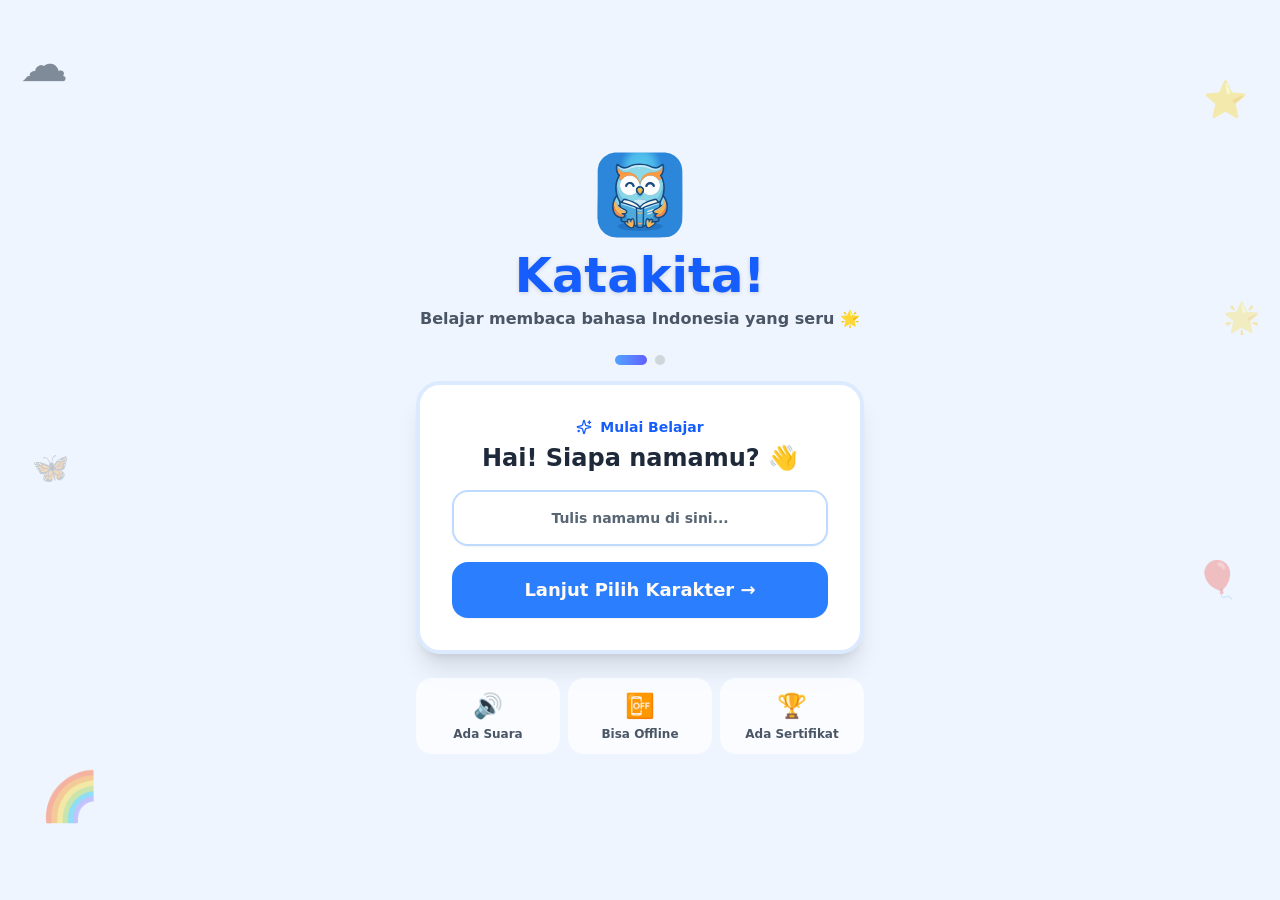
==== index.html @ 3f1e1ddb "Add files via upload" ====
<!DOCTYPE html><!--TJGolqoS9VE6Q9mqn7lJX--><html lang="id"><head><meta charSet="utf-8"/><meta name="viewport" content="width=device-width, initial-scale=1, maximum-scale=1, viewport-fit=cover, user-scalable=no"/><link rel="preload" as="image" href="katakita-owl.svg?v=owl3"/><link rel="stylesheet" href="./_next/static/chunks/6b077c08858074f9.css" data-precedence="next"/><link rel="preload" as="script" fetchPriority="low" href="./_next/static/chunks/58c60a5fa6b544da.js"/><script src="./_next/static/chunks/771dedee3f5e1621.js" async=""></script><script src="./_next/static/chunks/93cf8d9e202dfd11.js" async=""></script><script src="./_next/static/chunks/turbopack-f32afe19e0b75952.js" async=""></script><script src="./_next/static/chunks/2f236954d6a65e12.js" async=""></script><script src="./_next/static/chunks/5ee6f5432045daec.js" async=""></script><script src="./_next/static/chunks/a57a8f1e0f7d968f.js" async=""></script><script src="./_next/static/chunks/85c92bc7a7020d07.js" async=""></script><script src="./_next/static/chunks/3941d78428dfab1d.js" async=""></script><link rel="manifest" href="manifest.json"/><meta name="apple-mobile-web-app-capable" content="yes"/><meta name="mobile-web-app-capable" content="yes"/><link rel="icon" href="favicon.ico?v=owl2" sizes="48x48"/><link rel="icon" type="image/svg+xml" href="katakita-owl.svg?v=owl2"/><link rel="icon" type="image/png" sizes="64x64" href="favicon.png?v=owl2"/><link rel="icon" type="image/png" sizes="192x192" href="icon-192.png?v=owl2"/><link rel="icon" type="image/png" sizes="512x512" href="icon-512.png?v=owl2"/><link rel="apple-touch-icon" href="icon-192.png?v=owl2"/><meta name="theme-color" content="#4E71FF"/><title>Katakita! - Belajar Membaca Indonesia</title><meta name="description" content="Aplikasi belajar membaca bahasa Indonesia untuk anak. Lengkap dengan suara, permainan, 6 level, dan sertifikat. Bisa dipasang &amp; dipakai offline."/><meta name="application-name" content="Katakita"/><meta name="author" content="Katakita"/><meta name="keywords" content="belajar membaca,anak,bahasa indonesia,suku kata,PWA,edukasi anak"/><meta name="mobile-web-app-capable" content="yes"/><meta name="apple-mobile-web-app-title" content="Katakita"/><meta name="apple-mobile-web-app-status-bar-style" content="default"/><meta property="og:title" content="Katakita!"/><meta property="og:description" content="Belajar membaca bahasa Indonesia untuk anak"/><meta property="og:type" content="website"/><meta name="twitter:card" content="summary"/><meta name="twitter:title" content="Katakita!"/><meta name="twitter:description" content="Belajar membaca bahasa Indonesia untuk anak"/><script src="config.js"></script><script src="./_next/static/chunks/a6dad97d9634a72d.js" noModule=""></script></head><body class="antialiased bg-background text-foreground"><div hidden=""><!--$--><!--/$--></div><div class="min-h-screen flex flex-col" style="opacity:1"><div class="min-h-screen flex flex-col items-center justify-center px-4 py-8 bg-[#EEF5FF] relative overflow-hidden"><div class="absolute top-10 left-5 text-5xl opacity-50 select-none">☁️</div><div class="absolute top-20 right-8 text-4xl opacity-40 select-none">⭐</div><div class="absolute bottom-20 left-10 text-5xl opacity-40 select-none">🌈</div><div class="absolute top-1/3 right-5 text-3xl opacity-30 select-none">🌟</div><div class="absolute bottom-1/3 right-10 text-4xl opacity-30 select-none">🎈</div><div class="absolute top-1/2 left-8 text-3xl opacity-25 select-none">🦋</div><div class="w-full max-w-md relative z-10" style="opacity:1;transform:none"><div class="text-center mb-6"><img class="w-24 h-24 mb-2 mx-auto" src="katakita-owl.svg?v=owl3" alt="Katakita"/><h1 class="text-4xl sm:text-5xl font-black text-blue-600 drop-shadow-sm">Katakita!</h1><p class="text-gray-600 mt-2 font-semibold">Belajar membaca bahasa Indonesia yang seru 🌟</p></div><div class="flex items-center justify-center gap-2 mb-4"><div class="h-2.5 rounded-full transition-all w-8 bg-gradient-to-r from-blue-400 to-indigo-500"></div><div class="h-2.5 rounded-full transition-all w-2.5 bg-gray-300"></div></div><div class="bg-white rounded-3xl shadow-xl border-4 border-blue-100 p-6 sm:p-8"><div class="text-center mb-4"><div class="inline-flex items-center gap-2 text-blue-600 font-bold text-sm mb-1"><svg xmlns="http://www.w3.org/2000/svg" width="24" height="24" viewBox="0 0 24 24" fill="none" stroke="currentColor" stroke-width="2" stroke-linecap="round" stroke-linejoin="round" class="lucide lucide-sparkles w-4 h-4" aria-hidden="true"><path d="M9.937 15.5A2 2 0 0 0 8.5 14.063l-6.135-1.582a.5.5 0 0 1 0-.962L8.5 9.936A2 2 0 0 0 9.937 8.5l1.582-6.135a.5.5 0 0 1 .963 0L14.063 8.5A2 2 0 0 0 15.5 9.937l6.135 1.581a.5.5 0 0 1 0 .964L15.5 14.063a2 2 0 0 0-1.437 1.437l-1.582 6.135a.5.5 0 0 1-.963 0z"></path><path d="M20 3v4"></path><path d="M22 5h-4"></path><path d="M4 17v2"></path><path d="M5 18H3"></path></svg> Mulai Belajar</div><h2 class="text-2xl font-black text-gray-800">Hai! Siapa namamu? 👋</h2></div><input data-slot="input" class="file:text-foreground placeholder:text-muted-foreground selection:bg-primary selection:text-primary-foreground dark:bg-input/30 flex w-full min-w-0 bg-transparent px-3 py-1 shadow-xs transition-[color,box-shadow] outline-none file:inline-flex file:h-7 file:border-0 file:bg-transparent file:text-sm file:font-medium disabled:pointer-events-none disabled:cursor-not-allowed disabled:opacity-50 md:text-sm focus-visible:border-ring focus-visible:ring-ring/50 focus-visible:ring-[3px] aria-invalid:ring-destructive/20 dark:aria-invalid:ring-destructive/40 aria-invalid:border-destructive text-center text-xl font-bold h-14 rounded-2xl border-2 border-blue-200 focus:border-blue-400" placeholder="Tulis namamu di sini..." maxLength="20" value=""/><button data-slot="button" class="inline-flex items-center justify-center gap-2 whitespace-nowrap transition-all disabled:pointer-events-none disabled:opacity-50 [&amp;_svg]:pointer-events-none [&amp;_svg:not([class*=&#x27;size-&#x27;])]:size-4 shrink-0 [&amp;_svg]:shrink-0 outline-none focus-visible:border-ring focus-visible:ring-ring/50 focus-visible:ring-[3px] aria-invalid:ring-destructive/20 dark:aria-invalid:ring-destructive/40 aria-invalid:border-destructive text-primary-foreground shadow-xs px-4 py-2 has-[&gt;svg]:px-3 w-full mt-4 h-14 text-lg font-bold rounded-2xl bg-blue-500 hover:bg-blue-600">Lanjut Pilih Karakter →</button></div><div class="mt-6 grid grid-cols-3 gap-2 text-center"><div class="bg-white/70 rounded-2xl p-3"><div class="text-2xl mb-1">🔊</div><div class="text-xs font-bold text-gray-600">Ada Suara</div></div><div class="bg-white/70 rounded-2xl p-3"><div class="text-2xl mb-1">📴</div><div class="text-xs font-bold text-gray-600">Bisa Offline</div></div><div class="bg-white/70 rounded-2xl p-3"><div class="text-2xl mb-1">🏆</div><div class="text-xs font-bold text-gray-600">Ada Sertifikat</div></div></div></div></div></div><!--$--><!--/$--><div role="region" aria-label="Notifications (F8)" tabindex="-1" style="pointer-events:none"><ol tabindex="-1" class="fixed top-0 z-[100] flex max-h-screen w-full flex-col-reverse p-4 sm:bottom-0 sm:right-0 sm:top-auto sm:flex-col md:max-w-[420px]"></ol></div><script src="./_next/static/chunks/58c60a5fa6b544da.js" id="_R_" async=""></script><script>(self.__next_f=self.__next_f||[]).push([0])</script><script>self.__next_f.push([1,"1:\"$Sreact.fragment\"\n2:I[39756,[\"./_next/static/chunks/2f236954d6a65e12.js\"],\"default\"]\n3:I[37457,[\"./_next/static/chunks/2f236954d6a65e12.js\"],\"default\"]\n4:I[77855,[\"./_next/static/chunks/5ee6f5432045daec.js\",\"./_next/static/chunks/a57a8f1e0f7d968f.js\"],\"Toaster\"]\n5:I[13468,[\"./_next/static/chunks/5ee6f5432045daec.js\",\"./_next/static/chunks/a57a8f1e0f7d968f.js\"],\"PWARegister\"]\n6:I[47257,[\"./_next/static/chunks/2f236954d6a65e12.js\"],\"ClientPageRoot\"]\n7:I[52683,[\"./_next/static/chunks/5ee6f5432045daec.js\",\"./_next/static/chunks/a57a8f1e0f7d968f.js\",\"./_next/static/chunks/85c92bc7a7020d07.js\",\"./_next/static/chunks/3941d78428dfab1d.js\"],\"default\"]\na:I[97367,[\"./_next/static/chunks/2f236954d6a65e12.js\"],\"OutletBoundary\"]\nb:\"$Sreact.suspense\"\nd:I[97367,[\"./_next/static/chunks/2f236954d6a65e12.js\"],\"ViewportBoundary\"]\nf:I[97367,[\"./_next/static/chunks/2f236954d6a65e12.js\"],\"MetadataBoundary\"]\n11:I[68027,[\"./_next/static/chunks/2f236954d6a65e12.js\"],\"default\"]\n:HL[\"./_next/static/chunks/6b077c08858074f9.css\",\"style\"]\n"])</script><script>self.__next_f.push([1,"0:{\"P\":null,\"b\":\"TJGolqoS9VE6Q9mqn7lJX\",\"c\":[\"\",\"\"],\"q\":\"\",\"i\":false,\"f\":[[[\"\",{\"children\":[\"__PAGE__\",{}]},\"$undefined\",\"$undefined\",true],[[\"$\",\"$1\",\"c\",{\"children\":[[[\"$\",\"link\",\"0\",{\"rel\":\"stylesheet\",\"href\":\"./_next/static/chunks/6b077c08858074f9.css\",\"precedence\":\"next\",\"crossOrigin\":\"$undefined\",\"nonce\":\"$undefined\"}],[\"$\",\"script\",\"script-0\",{\"src\":\"./_next/static/chunks/5ee6f5432045daec.js\",\"async\":true,\"nonce\":\"$undefined\"}],[\"$\",\"script\",\"script-1\",{\"src\":\"./_next/static/chunks/a57a8f1e0f7d968f.js\",\"async\":true,\"nonce\":\"$undefined\"}]],[\"$\",\"html\",null,{\"lang\":\"id\",\"suppressHydrationWarning\":true,\"children\":[[\"$\",\"head\",null,{\"children\":[[\"$\",\"link\",null,{\"rel\":\"manifest\",\"href\":\"manifest.json\"}],[\"$\",\"meta\",null,{\"name\":\"apple-mobile-web-app-capable\",\"content\":\"yes\"}],[\"$\",\"meta\",null,{\"name\":\"mobile-web-app-capable\",\"content\":\"yes\"}],[\"$\",\"link\",null,{\"rel\":\"icon\",\"href\":\"favicon.ico?v=owl2\",\"sizes\":\"48x48\"}],[\"$\",\"link\",null,{\"rel\":\"icon\",\"type\":\"image/svg+xml\",\"href\":\"katakita-owl.svg?v=owl2\"}],[\"$\",\"link\",null,{\"rel\":\"icon\",\"type\":\"image/png\",\"sizes\":\"64x64\",\"href\":\"favicon.png?v=owl2\"}],[\"$\",\"link\",null,{\"rel\":\"icon\",\"type\":\"image/png\",\"sizes\":\"192x192\",\"href\":\"icon-192.png?v=owl2\"}],[\"$\",\"link\",null,{\"rel\":\"icon\",\"type\":\"image/png\",\"sizes\":\"512x512\",\"href\":\"icon-512.png?v=owl2\"}],[\"$\",\"link\",null,{\"rel\":\"apple-touch-icon\",\"href\":\"icon-192.png?v=owl2\"}],[\"$\",\"script\",null,{\"src\":\"config.js\"}]]}],[\"$\",\"body\",null,{\"className\":\"antialiased bg-background text-foreground\",\"children\":[[\"$\",\"$L2\",null,{\"parallelRouterKey\":\"children\",\"error\":\"$undefined\",\"errorStyles\":\"$undefined\",\"errorScripts\":\"$undefined\",\"template\":[\"$\",\"$L3\",null,{}],\"templateStyles\":\"$undefined\",\"templateScripts\":\"$undefined\",\"notFound\":[[[\"$\",\"title\",null,{\"children\":\"404: This page could not be found.\"}],[\"$\",\"div\",null,{\"style\":{\"fontFamily\":\"system-ui,\\\"Segoe UI\\\",Roboto,Helvetica,Arial,sans-serif,\\\"Apple Color Emoji\\\",\\\"Segoe UI Emoji\\\"\",\"height\":\"100vh\",\"textAlign\":\"center\",\"display\":\"flex\",\"flexDirection\":\"column\",\"alignItems\":\"center\",\"justifyContent\":\"center\"},\"children\":[\"$\",\"div\",null,{\"children\":[[\"$\",\"style\",null,{\"dangerouslySetInnerHTML\":{\"__html\":\"body{color:#000;background:#fff;margin:0}.next-error-h1{border-right:1px solid rgba(0,0,0,.3)}@media (prefers-color-scheme:dark){body{color:#fff;background:#000}.next-error-h1{border-right:1px solid rgba(255,255,255,.3)}}\"}}],[\"$\",\"h1\",null,{\"className\":\"next-error-h1\",\"style\":{\"display\":\"inline-block\",\"margin\":\"0 20px 0 0\",\"padding\":\"0 23px 0 0\",\"fontSize\":24,\"fontWeight\":500,\"verticalAlign\":\"top\",\"lineHeight\":\"49px\"},\"children\":404}],[\"$\",\"div\",null,{\"style\":{\"display\":\"inline-block\"},\"children\":[\"$\",\"h2\",null,{\"style\":{\"fontSize\":14,\"fontWeight\":400,\"lineHeight\":\"49px\",\"margin\":0},\"children\":\"This page could not be found.\"}]}]]}]}]],[]],\"forbidden\":\"$undefined\",\"unauthorized\":\"$undefined\"}],[\"$\",\"$L4\",null,{}],[\"$\",\"$L5\",null,{}]]}]]}]]}],{\"children\":[[\"$\",\"$1\",\"c\",{\"children\":[[\"$\",\"$L6\",null,{\"Component\":\"$7\",\"serverProvidedParams\":{\"searchParams\":{},\"params\":{},\"promises\":[\"$@8\",\"$@9\"]}}],[[\"$\",\"script\",\"script-0\",{\"src\":\"./_next/static/chunks/85c92bc7a7020d07.js\",\"async\":true,\"nonce\":\"$undefined\"}],[\"$\",\"script\",\"script-1\",{\"src\":\"./_next/static/chunks/3941d78428dfab1d.js\",\"async\":true,\"nonce\":\"$undefined\"}]],[\"$\",\"$La\",null,{\"children\":[\"$\",\"$b\",null,{\"name\":\"Next.MetadataOutlet\",\"children\":\"$@c\"}]}]]}],{},null,false,false]},null,false,false],[\"$\",\"$1\",\"h\",{\"children\":[null,[\"$\",\"$Ld\",null,{\"children\":\"$Le\"}],[\"$\",\"div\",null,{\"hidden\":true,\"children\":[\"$\",\"$Lf\",null,{\"children\":[\"$\",\"$b\",null,{\"name\":\"Next.Metadata\",\"children\":\"$L10\"}]}]}],null]}],false]],\"m\":\"$undefined\",\"G\":[\"$11\",[]],\"S\":true}\n"])</script><script>self.__next_f.push([1,"8:{}\n9:\"$0:f:0:1:1:children:0:props:children:0:props:serverProvidedParams:params\"\n"])</script><script>self.__next_f.push([1,"e:[[\"$\",\"meta\",\"0\",{\"charSet\":\"utf-8\"}],[\"$\",\"meta\",\"1\",{\"name\":\"viewport\",\"content\":\"width=device-width, initial-scale=1, maximum-scale=1, viewport-fit=cover, user-scalable=no\"}],[\"$\",\"meta\",\"2\",{\"name\":\"theme-color\",\"content\":\"#4E71FF\"}]]\n"])</script><script>self.__next_f.push([1,"c:null\n10:[[\"$\",\"title\",\"0\",{\"children\":\"Katakita! - Belajar Membaca Indonesia\"}],[\"$\",\"meta\",\"1\",{\"name\":\"description\",\"content\":\"Aplikasi belajar membaca bahasa Indonesia untuk anak. Lengkap dengan suara, permainan, 6 level, dan sertifikat. Bisa dipasang \u0026 dipakai offline.\"}],[\"$\",\"meta\",\"2\",{\"name\":\"application-name\",\"content\":\"Katakita\"}],[\"$\",\"meta\",\"3\",{\"name\":\"author\",\"content\":\"Katakita\"}],[\"$\",\"meta\",\"4\",{\"name\":\"keywords\",\"content\":\"belajar membaca,anak,bahasa indonesia,suku kata,PWA,edukasi anak\"}],[\"$\",\"meta\",\"5\",{\"name\":\"mobile-web-app-capable\",\"content\":\"yes\"}],[\"$\",\"meta\",\"6\",{\"name\":\"apple-mobile-web-app-title\",\"content\":\"Katakita\"}],[\"$\",\"meta\",\"7\",{\"name\":\"apple-mobile-web-app-status-bar-style\",\"content\":\"default\"}],[\"$\",\"meta\",\"8\",{\"property\":\"og:title\",\"content\":\"Katakita!\"}],[\"$\",\"meta\",\"9\",{\"property\":\"og:description\",\"content\":\"Belajar membaca bahasa Indonesia untuk anak\"}],[\"$\",\"meta\",\"10\",{\"property\":\"og:type\",\"content\":\"website\"}],[\"$\",\"meta\",\"11\",{\"name\":\"twitter:card\",\"content\":\"summary\"}],[\"$\",\"meta\",\"12\",{\"name\":\"twitter:title\",\"content\":\"Katakita!\"}],[\"$\",\"meta\",\"13\",{\"name\":\"twitter:description\",\"content\":\"Belajar membaca bahasa Indonesia untuk anak\"}]]\n"])</script></body></html>
---- _next/static/chunks/6b077c08858074f9.css ----
@layer properties{@supports (((-webkit-hyphens:none)) and (not (margin-trim:inline))) or ((-moz-orient:inline) and (not (color:rgb(from red r g b)))){*,:before,:after,::backdrop{--tw-translate-x:0;--tw-translate-y:0;--tw-translate-z:0;--tw-scale-x:1;--tw-scale-y:1;--tw-scale-z:1;--tw-rotate-x:initial;--tw-rotate-y:initial;--tw-rotate-z:initial;--tw-skew-x:initial;--tw-skew-y:initial;--tw-space-y-reverse:0;--tw-space-x-reverse:0;--tw-divide-x-reverse:0;--tw-border-style:solid;--tw-gradient-position:initial;--tw-gradient-from:#0000;--tw-gradient-via:#0000;--tw-gradient-to:#0000;--tw-gradient-stops:initial;--tw-gradient-via-stops:initial;--tw-gradient-from-position:0%;--tw-gradient-via-position:50%;--tw-gradient-to-position:100%;--tw-leading:initial;--tw-font-weight:initial;--tw-tracking:initial;--tw-ordinal:initial;--tw-slashed-zero:initial;--tw-numeric-figure:initial;--tw-numeric-spacing:initial;--tw-numeric-fraction:initial;--tw-shadow:0 0 #0000;--tw-shadow-color:initial;--tw-shadow-alpha:100%;--tw-inset-shadow:0 0 #0000;--tw-inset-shadow-color:initial;--tw-inset-shadow-alpha:100%;--tw-ring-color:initial;--tw-ring-shadow:0 0 #0000;--tw-inset-ring-color:initial;--tw-inset-ring-shadow:0 0 #0000;--tw-ring-inset:initial;--tw-ring-offset-width:0px;--tw-ring-offset-color:#fff;--tw-ring-offset-shadow:0 0 #0000;--tw-outline-style:solid;--tw-blur:initial;--tw-brightness:initial;--tw-contrast:initial;--tw-grayscale:initial;--tw-hue-rotate:initial;--tw-invert:initial;--tw-opacity:initial;--tw-saturate:initial;--tw-sepia:initial;--tw-drop-shadow:initial;--tw-drop-shadow-color:initial;--tw-drop-shadow-alpha:100%;--tw-drop-shadow-size:initial;--tw-backdrop-blur:initial;--tw-backdrop-brightness:initial;--tw-backdrop-contrast:initial;--tw-backdrop-grayscale:initial;--tw-backdrop-hue-rotate:initial;--tw-backdrop-invert:initial;--tw-backdrop-opacity:initial;--tw-backdrop-saturate:initial;--tw-backdrop-sepia:initial;--tw-duration:initial;--tw-ease:initial;--tw-content:"";--tw-animation-delay:0s;--tw-animation-direction:normal;--tw-animation-duration:initial;--tw-animation-fill-mode:none;--tw-animation-iteration-count:1;--tw-enter-blur:0;--tw-enter-opacity:1;--tw-enter-rotate:0;--tw-enter-scale:1;--tw-enter-translate-x:0;--tw-enter-translate-y:0;--tw-exit-blur:0;--tw-exit-opacity:1;--tw-exit-rotate:0;--tw-exit-scale:1;--tw-exit-translate-x:0;--tw-exit-translate-y:0}}}@layer theme{:root,:host{--color-red-50:#fef2f2;--color-red-100:#ffe2e2;--color-red-200:#ffcaca;--color-red-300:#ffa3a3;--color-red-400:#ff6568;--color-red-500:#fb2c36;--color-red-600:#e40014;--color-red-700:#bf000f;--color-red-800:#9f0712;--color-orange-50:#fff7ed;--color-orange-100:#ffedd5;--color-orange-200:#ffd7a8;--color-orange-400:#ff8b1a;--color-orange-500:#fe6e00;--color-orange-700:#c53c00;--color-amber-50:#fffbeb;--color-amber-100:#fef3c6;--color-amber-200:#fee685;--color-amber-300:#ffd236;--color-amber-400:#fcbb00;--color-amber-500:#f99c00;--color-amber-700:#b75000;--color-amber-800:#953d00;--color-amber-900:#7b3306;--color-yellow-50:#fefce8;--color-yellow-100:#fef9c2;--color-yellow-200:#fff085;--color-yellow-300:#ffe02a;--color-yellow-400:#fac800;--color-yellow-500:#edb200;--color-yellow-600:#cd8900;--color-yellow-700:#a36100;--color-lime-400:#9de500;--color-green-50:#f0fdf4;--color-green-100:#dcfce7;--color-green-200:#b9f8cf;--color-green-300:#7bf1a8;--color-green-400:#05df72;--color-green-500:#00c758;--color-green-600:#00a544;--color-green-700:#008138;--color-green-800:#016630;--color-emerald-50:#ecfdf5;--color-emerald-100:#d0fae5;--color-emerald-200:#a4f4cf;--color-emerald-300:#5ee9b5;--color-emerald-400:#00d294;--color-emerald-500:#00bb7f;--color-emerald-600:#009767;--color-emerald-700:#007956;--color-emerald-800:#005f46;--color-teal-50:#f0fdfa;--color-teal-100:#cbfbf1;--color-teal-200:#96f7e4;--color-teal-300:#46ecd5;--color-teal-400:#00d3bd;--color-teal-500:#00baa7;--color-teal-600:#009588;--color-teal-700:#00776e;--color-teal-800:#005f5a;--color-cyan-50:#ecfeff;--color-cyan-100:#cefafe;--color-cyan-200:#a2f4fd;--color-cyan-400:#00d2ef;--color-cyan-500:#00b7d7;--color-cyan-600:#0092b5;--color-cyan-700:#007492;--color-sky-50:#f0f9ff;--color-sky-100:#dff2fe;--color-sky-200:#b8e6fe;--color-sky-300:#77d4ff;--color-sky-400:#00bcfe;--color-sky-500:#00a5ef;--color-sky-600:#0084cc;--color-sky-700:#0069a4;--color-sky-800:#005986;--color-sky-900:#024a70;--color-blue-50:#eff6ff;--color-blue-100:#dbeafe;--color-blue-200:#bedbff;--color-blue-300:#90c5ff;--color-blue-400:#54a2ff;--color-blue-500:#3080ff;--color-blue-600:#155dfc;--color-blue-700:#1447e6;--color-blue-800:#193cb8;--color-indigo-50:#eef2ff;--color-indigo-100:#e0e7ff;--color-indigo-400:#7d87ff;--color-indigo-500:#625fff;--color-indigo-600:#4f39f6;--color-violet-50:#f5f3ff;--color-violet-100:#ede9fe;--color-violet-200:#ddd6ff;--color-violet-300:#c4b4ff;--color-violet-400:#a685ff;--color-violet-500:#8d54ff;--color-violet-600:#7f22fe;--color-violet-700:#7008e7;--color-violet-800:#5d0ec0;--color-purple-50:#faf5ff;--color-purple-100:#f3e8ff;--color-purple-200:#e9d5ff;--color-purple-300:#d9b3ff;--color-purple-400:#c07eff;--color-purple-500:#ac4bff;--color-purple-600:#9810fa;--color-purple-700:#8200da;--color-fuchsia-400:#ec6cff;--color-fuchsia-500:#e12afb;--color-pink-50:#fdf2f8;--color-pink-100:#fce7f3;--color-pink-200:#fccee8;--color-pink-300:#fda5d5;--color-pink-400:#fb64b6;--color-pink-500:#f6339a;--color-pink-600:#e30076;--color-pink-700:#c4005c;--color-pink-800:#a2004c;--color-rose-50:#fff1f2;--color-rose-100:#ffe4e6;--color-rose-200:#ffccd3;--color-rose-300:#ffa2ae;--color-rose-400:#ff667f;--color-rose-500:#ff2357;--color-rose-600:#e70044;--color-rose-700:#c20039;--color-slate-50:#f8fafc;--color-slate-100:#f1f5f9;--color-slate-500:#62748e;--color-slate-700:#314158;--color-slate-800:#1d293d;--color-gray-50:#f9fafb;--color-gray-100:#f3f4f6;--color-gray-200:#e5e7eb;--color-gray-300:#d1d5dc;--color-gray-400:#99a1af;--color-gray-500:#6a7282;--color-gray-600:#4a5565;--color-gray-700:#364153;--color-gray-800:#1e2939;--color-gray-900:#101828;--color-black:#000;--color-white:#fff;--spacing:.25rem;--container-xs:20rem;--container-sm:24rem;--container-md:28rem;--container-lg:32rem;--container-2xl:42rem;--container-3xl:48rem;--container-4xl:56rem;--container-5xl:64rem;--text-xs:.75rem;--text-xs--line-height:calc(1/.75);--text-sm:.875rem;--text-sm--line-height:calc(1.25/.875);--text-base:1rem;--text-base--line-height:calc(1.5/1);--text-lg:1.125rem;--text-lg--line-height:calc(1.75/1.125);--text-xl:1.25rem;--text-xl--line-height:calc(1.75/1.25);--text-2xl:1.5rem;--text-2xl--line-height:calc(2/1.5);--text-3xl:1.875rem;--text-3xl--line-height:calc(2.25/1.875);--text-4xl:2.25rem;--text-4xl--line-height:calc(2.5/2.25);--text-5xl:3rem;--text-5xl--line-height:1;--text-6xl:3.75rem;--text-6xl--line-height:1;--text-7xl:4.5rem;--text-7xl--line-height:1;--text-8xl:6rem;--text-8xl--line-height:1;--text-9xl:8rem;--text-9xl--line-height:1;--font-weight-normal:400;--font-weight-medium:500;--font-weight-semibold:600;--font-weight-bold:700;--font-weight-black:900;--tracking-tight:-.025em;--tracking-wide:.025em;--tracking-wider:.05em;--tracking-widest:.1em;--leading-tight:1.25;--leading-snug:1.375;--leading-relaxed:1.625;--radius-xs:.125rem;--radius-2xl:1rem;--radius-3xl:1.5rem;--shadow-lg:0 10px 15px -3px #0000001a,0 4px 6px -4px #0000001a;--drop-shadow-sm:0 1px 2px #00000026;--drop-shadow-md:0 3px 3px #0000001f;--drop-shadow-lg:0 4px 4px #00000026;--ease-in-out:cubic-bezier(.4,0,.2,1);--animate-spin:spin 1s linear infinite;--animate-ping:ping 1s cubic-bezier(0,0,.2,1)infinite;--animate-pulse:pulse 2s cubic-bezier(.4,0,.6,1)infinite;--blur-sm:8px;--blur-md:12px;--blur-xl:24px;--aspect-video:16/9;--default-transition-duration:.15s;--default-transition-timing-function:cubic-bezier(.4,0,.2,1);--default-font-family:var(--font-geist-sans);--default-mono-font-family:var(--font-geist-mono);--color-border:var(--border)}@supports (color:lab(0% 0 0)){:root,:host{--color-red-50:lab(96.5005% 4.18508 1.52328);--color-red-100:lab(92.243% 10.2865 3.83865);--color-red-200:lab(86.017% 19.8815 7.75869);--color-red-300:lab(76.5514% 36.422 15.5335);--color-red-400:lab(63.7053% 60.745 31.3109);--color-red-500:lab(55.4814% 75.0732 48.8528);--color-red-600:lab(48.4493% 77.4328 61.5452);--color-red-700:lab(40.4273% 67.2623 53.7441);--color-red-800:lab(33.7174% 55.8993 41.0293);--color-orange-50:lab(97.7008% 1.53735 5.90649);--color-orange-100:lab(94.7127% 3.58394 14.3151);--color-orange-200:lab(88.4871% 9.94918 28.8378);--color-orange-400:lab(70.0429% 42.5156 75.8207);--color-orange-500:lab(64.272% 57.1788 90.3583);--color-orange-700:lab(46.4615% 57.7275 70.8507);--color-amber-50:lab(98.6252% -.635922 8.42309);--color-amber-100:lab(95.916% -1.21653 23.111);--color-amber-200:lab(91.7203% -.505269 49.9084);--color-amber-300:lab(86.4156% 6.13147 78.3961);--color-amber-400:lab(80.1641% 16.6016 99.2089);--color-amber-500:lab(72.7183% 31.8672 97.9407);--color-amber-700:lab(47.2709% 42.9082 69.2966);--color-amber-800:lab(37.8822% 37.1699 52.2718);--color-amber-900:lab(31.2288% 30.2627 40.0378);--color-yellow-50:lab(98.6846% -1.79055 9.7766);--color-yellow-100:lab(97.3564% -4.51407 27.344);--color-yellow-200:lab(94.3433% -5.00429 52.9663);--color-yellow-300:lab(89.7033% -.480294 84.4917);--color-yellow-400:lab(83.2664% 8.65132 106.895);--color-yellow-500:lab(76.3898% 14.5258 98.4589);--color-yellow-600:lab(62.7799% 22.4197 86.1544);--color-yellow-700:lab(47.8202% 25.2426 66.5015);--color-lime-400:lab(83.7876% -45.0447 88.4738);--color-green-50:lab(98.1563% -5.60117 2.75915);--color-green-100:lab(96.1861% -13.8464 6.52365);--color-green-200:lab(92.4222% -26.4702 12.9427);--color-green-300:lab(86.9953% -47.2691 25.0054);--color-green-400:lab(78.503% -64.9265 39.7492);--color-green-500:lab(70.5521% -66.5147 45.8073);--color-green-600:lab(59.0978% -58.6621 41.2579);--color-green-700:lab(47.0329% -47.0239 31.4788);--color-green-800:lab(37.4616% -36.7971 22.9692);--color-emerald-50:lab(97.8462% -6.94966 1.85487);--color-emerald-100:lab(94.9004% -17.0769 5.63836);--color-emerald-200:lab(90.2247% -31.039 9.47084);--color-emerald-300:lab(83.9203% -48.7124 13.8849);--color-emerald-400:lab(75.0771% -60.7313 19.4147);--color-emerald-500:lab(66.9756% -58.27 19.5419);--color-emerald-600:lab(55.0481% -49.9246 15.93);--color-emerald-700:lab(44.4871% -41.0396 11.0361);--color-emerald-800:lab(35.3675% -33.1188 8.04002);--color-teal-50:lab(98.3189% -4.74921 -.111711);--color-teal-100:lab(95.1845% -17.4212 -.425422);--color-teal-200:lab(90.7612% -33.1343 -.542295);--color-teal-300:lab(84.8977% -48.1516 -1.3321);--color-teal-400:lab(76.0109% -53.3483 -2.27906);--color-teal-500:lab(67.3859% -49.0983 -2.63511);--color-teal-600:lab(55.0223% -41.0774 -3.90277);--color-teal-700:lab(44.4134% -33.1436 -4.22149);--color-teal-800:lab(35.5975% -26.6648 -4.34487);--color-cyan-50:lab(98.3304% -5.97432 -2.62108);--color-cyan-100:lab(95.3146% -13.8285 -6.84732);--color-cyan-200:lab(91.0821% -24.0435 -12.8306);--color-cyan-400:lab(76.6045% -40.9406 -29.6231);--color-cyan-500:lab(67.805% -35.3952 -30.2018);--color-cyan-600:lab(55.1767% -26.7496 -30.5139);--color-cyan-700:lab(44.7267% -21.5987 -26.118);--color-sky-50:lab(97.3623% -2.33802 -4.13098);--color-sky-100:lab(94.3709% -4.56053 -8.23453);--color-sky-200:lab(88.6983% -11.3978 -16.8488);--color-sky-300:lab(80.3307% -20.2945 -31.385);--color-sky-400:lab(70.687% -23.6078 -45.9483);--color-sky-500:lab(63.3038% -18.433 -51.0407);--color-sky-600:lab(51.7754% -11.4712 -49.8349);--color-sky-700:lab(41.6013% -9.10804 -42.5647);--color-sky-800:lab(35.164% -9.57692 -34.4068);--color-sky-900:lab(29.1959% -8.34689 -28.2453);--color-blue-50:lab(96.492% -1.14644 -5.11479);--color-blue-100:lab(92.0301% -2.24757 -11.6453);--color-blue-200:lab(86.15% -4.04379 -21.0797);--color-blue-300:lab(77.5052% -6.4629 -36.42);--color-blue-400:lab(65.0361% -1.42065 -56.9802);--color-blue-500:lab(54.1736% 13.3369 -74.6839);--color-blue-600:lab(44.0605% 29.0279 -86.0352);--color-blue-700:lab(36.9089% 35.0961 -85.6872);--color-blue-800:lab(30.2514% 27.7853 -70.2699);--color-indigo-50:lab(95.4818% .411302 -6.78529);--color-indigo-100:lab(91.6577% 1.04591 -12.7199);--color-indigo-400:lab(59.866% 22.4834 -64.4485);--color-indigo-500:lab(48.295% 38.3129 -81.9673);--color-indigo-600:lab(38.4009% 52.6132 -92.3857);--color-violet-50:lab(96.2416% 2.28849 -5.51657);--color-violet-100:lab(93.0838% 4.35197 -9.88284);--color-violet-200:lab(87.0888% 8.53688 -19.4189);--color-violet-300:lab(76.7419% 18.3911 -37.0706);--color-violet-400:lab(62.8239% 34.9159 -60.0512);--color-violet-500:lab(49.9355% 55.1776 -81.8963);--color-violet-600:lab(41.088% 68.9966 -91.995);--color-violet-700:lab(35.2783% 67.9912 -88.793);--color-violet-800:lab(29.3188% 57.7986 -76.1493);--color-purple-50:lab(97.1627% 2.99937 -4.13398);--color-purple-100:lab(93.3333% 6.97437 -9.83434);--color-purple-200:lab(87.8405% 13.4282 -18.7159);--color-purple-300:lab(78.3298% 26.2195 -34.9499);--color-purple-400:lab(63.6946% 47.6127 -59.2066);--color-purple-500:lab(52.0183% 66.11 -78.2316);--color-purple-600:lab(43.0295% 75.21 -86.5669);--color-purple-700:lab(36.1758% 69.8525 -80.0381);--color-fuchsia-400:lab(66.1178% 66.0652 -52.4733);--color-fuchsia-500:lab(56.4256% 83.132 -64.639);--color-pink-50:lab(96.4459% 4.53997 -1.49434);--color-pink-100:lab(93.5864% 9.01193 -3.15079);--color-pink-200:lab(87.4504% 19.6 -6.46662);--color-pink-300:lab(77.8308% 38.525 -10.5394);--color-pink-400:lab(64.5597% 64.3615 -12.7988);--color-pink-500:lab(56.9303% 76.8162 -8.07021);--color-pink-600:lab(49.5493% 79.8381 2.31768);--color-pink-700:lab(42.1737% 71.8009 7.42233);--color-pink-800:lab(34.9559% 60.2885 5.99639);--color-rose-50:lab(96.2369% 4.94155 1.28011);--color-rose-100:lab(92.8221% 9.86832 2.60075);--color-rose-200:lab(86.806% 19.1909 4.07754);--color-rose-300:lab(76.6339% 38.3549 9.68835);--color-rose-400:lab(64.4125% 63.0291 19.2068);--color-rose-500:lab(56.101% 79.4328 31.4532);--color-rose-600:lab(49.1882% 81.577 36.0311);--color-rose-700:lab(41.1651% 71.6251 30.3087);--color-slate-50:lab(98.1434% -.369519 -1.05966);--color-slate-100:lab(96.286% -.852436 -2.46847);--color-slate-500:lab(48.0876% -2.03595 -16.5814);--color-slate-700:lab(26.9569% -1.47016 -15.6993);--color-slate-800:lab(16.132% -.318035 -14.6672);--color-gray-50:lab(98.2596% -.247031 -.706708);--color-gray-100:lab(96.1596% -.0823438 -1.13575);--color-gray-200:lab(91.6229% -.159115 -2.26791);--color-gray-300:lab(85.1236% -.612259 -3.7138);--color-gray-400:lab(65.9269% -.832707 -8.17473);--color-gray-500:lab(47.7841% -.393182 -10.0268);--color-gray-600:lab(35.6337% -1.58697 -10.8425);--color-gray-700:lab(27.1134% -.956401 -12.3224);--color-gray-800:lab(16.1051% -1.18239 -11.7533);--color-gray-900:lab(8.11897% .811279 -12.254)}}}@layer base{*,:after,:before,::backdrop{box-sizing:border-box;border:0 solid;margin:0;padding:0}::file-selector-button{box-sizing:border-box;border:0 solid;margin:0;padding:0}html,:host{-webkit-text-size-adjust:100%;tab-size:4;line-height:1.5;font-family:var(--default-font-family,ui-sans-serif,system-ui,sans-serif,"Apple Color Emoji","Segoe UI Emoji","Segoe UI Symbol","Noto Color Emoji");font-feature-settings:var(--default-font-feature-settings,normal);font-variation-settings:var(--default-font-variation-settings,normal);-webkit-tap-highlight-color:transparent}hr{height:0;color:inherit;border-top-width:1px}abbr:where([title]){-webkit-text-decoration:underline dotted;text-decoration:underline dotted}h1,h2,h3,h4,h5,h6{font-size:inherit;font-weight:inherit}a{color:inherit;-webkit-text-decoration:inherit;-webkit-text-decoration:inherit;-webkit-text-decoration:inherit;-webkit-text-decoration:inherit;text-decoration:inherit}b,strong{font-weight:bolder}code,kbd,samp,pre{font-family:var(--default-mono-font-family,ui-monospace,SFMono-Regular,Menlo,Monaco,Consolas,"Liberation Mono","Courier New",monospace);font-feature-settings:var(--default-mono-font-feature-settings,normal);font-variation-settings:var(--default-mono-font-variation-settings,normal);font-size:1em}small{font-size:80%}sub,sup{vertical-align:baseline;font-size:75%;line-height:0;position:relative}sub{bottom:-.25em}sup{top:-.5em}table{text-indent:0;border-color:inherit;border-collapse:collapse}:-moz-focusring{outline:auto}progress{vertical-align:baseline}summary{display:list-item}ol,ul,menu{list-style:none}img,svg,video,canvas,audio,iframe,embed,object{vertical-align:middle;display:block}img,video{max-width:100%;height:auto}button,input,select,optgroup,textarea{font:inherit;font-feature-settings:inherit;font-variation-settings:inherit;letter-spacing:inherit;color:inherit;opacity:1;background-color:#0000;border-radius:0}::file-selector-button{font:inherit;font-feature-settings:inherit;font-variation-settings:inherit;letter-spacing:inherit;color:inherit;opacity:1;background-color:#0000;border-radius:0}:where(select:is([multiple],[size])) optgroup{font-weight:bolder}:where(select:is([multiple],[size])) optgroup option{padding-inline-start:20px}::file-selector-button{margin-inline-end:4px}::placeholder{opacity:1}@supports (not ((-webkit-appearance:-apple-pay-button))) or (contain-intrinsic-size:1px){::placeholder{color:currentColor}@supports (color:color-mix(in lab, red, red)){::placeholder{color:color-mix(in oklab,currentcolor 50%,transparent)}}}textarea{resize:vertical}::-webkit-search-decoration{-webkit-appearance:none}::-webkit-date-and-time-value{min-height:1lh;text-align:inherit}::-webkit-datetime-edit{display:inline-flex}::-webkit-datetime-edit-fields-wrapper{padding:0}::-webkit-datetime-edit{padding-block:0}::-webkit-datetime-edit-year-field{padding-block:0}::-webkit-datetime-edit-month-field{padding-block:0}::-webkit-datetime-edit-day-field{padding-block:0}::-webkit-datetime-edit-hour-field{padding-block:0}::-webkit-datetime-edit-minute-field{padding-block:0}::-webkit-datetime-edit-second-field{padding-block:0}::-webkit-datetime-edit-millisecond-field{padding-block:0}::-webkit-datetime-edit-meridiem-field{padding-block:0}::-webkit-calendar-picker-indicator{line-height:1}:-moz-ui-invalid{box-shadow:none}button,input:where([type=button],[type=reset],[type=submit]){appearance:button}::file-selector-button{appearance:button}::-webkit-inner-spin-button{height:auto}::-webkit-outer-spin-button{height:auto}[hidden]:where(:not([hidden=until-found])){display:none!important}*{border-color:var(--border);outline-color:var(--ring)}@supports (color:color-mix(in lab, red, red)){*{outline-color:color-mix(in oklab,var(--ring)50%,transparent)}}body{background-color:var(--background);color:var(--foreground);-webkit-tap-highlight-color:transparent;overscroll-behavior-y:none}input,select,textarea{font-size:16px}}@layer components;@layer utilities{.\@container\/card-header{container:card-header/inline-size}.pointer-events-auto{pointer-events:auto}.pointer-events-none{pointer-events:none}.invisible{visibility:hidden}.visible{visibility:visible}.sr-only{clip-path:inset(50%);white-space:nowrap;border-width:0;width:1px;height:1px;margin:-1px;padding:0;position:absolute;overflow:hidden}.absolute{position:absolute}.fixed{position:fixed}.relative{position:relative}.static{position:static}.sticky{position:sticky}.inset-0{inset:calc(var(--spacing)*0)}.inset-2{inset:calc(var(--spacing)*2)}.inset-x-0{inset-inline:calc(var(--spacing)*0)}.inset-y-0{inset-block:calc(var(--spacing)*0)}.-top-0\.5{top:calc(var(--spacing)*-.5)}.-top-1{top:calc(var(--spacing)*-1)}.-top-1\.5{top:calc(var(--spacing)*-1.5)}.-top-2{top:calc(var(--spacing)*-2)}.-top-3{top:calc(var(--spacing)*-3)}.-top-4{top:calc(var(--spacing)*-4)}.-top-6{top:calc(var(--spacing)*-6)}.-top-8{top:calc(var(--spacing)*-8)}.-top-10{top:calc(var(--spacing)*-10)}.-top-12{top:calc(var(--spacing)*-12)}.top-0{top:calc(var(--spacing)*0)}.top-0\.5{top:calc(var(--spacing)*.5)}.top-1{top:calc(var(--spacing)*1)}.top-1\.5{top:calc(var(--spacing)*1.5)}.top-1\/2{top:50%}.top-1\/3{top:33.3333%}.top-2{top:calc(var(--spacing)*2)}.top-3{top:calc(var(--spacing)*3)}.top-3\.5{top:calc(var(--spacing)*3.5)}.top-4{top:calc(var(--spacing)*4)}.top-8{top:calc(var(--spacing)*8)}.top-10{top:calc(var(--spacing)*10)}.top-20{top:calc(var(--spacing)*20)}.top-\[1px\]{top:1px}.top-\[15\%\]{top:15%}.top-\[50\%\]{top:50%}.top-\[60\%\]{top:60%}.top-full{top:100%}.-right-0\.5{right:calc(var(--spacing)*-.5)}.-right-1{right:calc(var(--spacing)*-1)}.-right-1\.5{right:calc(var(--spacing)*-1.5)}.-right-2{right:calc(var(--spacing)*-2)}.-right-3{right:calc(var(--spacing)*-3)}.-right-4{right:calc(var(--spacing)*-4)}.-right-6{right:calc(var(--spacing)*-6)}.-right-8{right:calc(var(--spacing)*-8)}.-right-10{right:calc(var(--spacing)*-10)}.-right-12{right:calc(var(--spacing)*-12)}.right-0{right:calc(var(--spacing)*0)}.right-0\.5{right:calc(var(--spacing)*.5)}.right-1{right:calc(var(--spacing)*1)}.right-1\.5{right:calc(var(--spacing)*1.5)}.right-2{right:calc(var(--spacing)*2)}.right-3{right:calc(var(--spacing)*3)}.right-4{right:calc(var(--spacing)*4)}.right-5{right:calc(var(--spacing)*5)}.right-8{right:calc(var(--spacing)*8)}.right-10{right:calc(var(--spacing)*10)}.right-20{right:calc(var(--spacing)*20)}.-bottom-1{bottom:calc(var(--spacing)*-1)}.-bottom-2{bottom:calc(var(--spacing)*-2)}.-bottom-3{bottom:calc(var(--spacing)*-3)}.-bottom-4{bottom:calc(var(--spacing)*-4)}.-bottom-6{bottom:calc(var(--spacing)*-6)}.-bottom-12{bottom:calc(var(--spacing)*-12)}.bottom-0{bottom:calc(var(--spacing)*0)}.bottom-1{bottom:calc(var(--spacing)*1)}.bottom-1\/3{bottom:33.3333%}.bottom-3{bottom:calc(var(--spacing)*3)}.bottom-4{bottom:calc(var(--spacing)*4)}.bottom-20{bottom:calc(var(--spacing)*20)}.bottom-\[15\%\]{bottom:15%}.-left-2{left:calc(var(--spacing)*-2)}.-left-3{left:calc(var(--spacing)*-3)}.-left-4{left:calc(var(--spacing)*-4)}.-left-12{left:calc(var(--spacing)*-12)}.left-0{left:calc(var(--spacing)*0)}.left-1\/2{left:50%}.left-2{left:calc(var(--spacing)*2)}.left-3{left:calc(var(--spacing)*3)}.left-4{left:calc(var(--spacing)*4)}.left-5{left:calc(var(--spacing)*5)}.left-8{left:calc(var(--spacing)*8)}.left-10{left:calc(var(--spacing)*10)}.left-\[50\%\]{left:50%}.isolate{isolation:isolate}.z-10{z-index:10}.z-20{z-index:20}.z-30{z-index:30}.z-50{z-index:50}.z-\[1\]{z-index:1}.z-\[100\]{z-index:100}.z-\[200\]{z-index:200}.col-start-2{grid-column-start:2}.row-span-2{grid-row:span 2/span 2}.row-start-1{grid-row-start:1}.container{width:100%}@media (min-width:40rem){.container{max-width:40rem}}@media (min-width:48rem){.container{max-width:48rem}}@media (min-width:64rem){.container{max-width:64rem}}@media (min-width:80rem){.container{max-width:80rem}}@media (min-width:96rem){.container{max-width:96rem}}.-mx-1{margin-inline:calc(var(--spacing)*-1)}.mx-2{margin-inline:calc(var(--spacing)*2)}.mx-3\.5{margin-inline:calc(var(--spacing)*3.5)}.mx-auto{margin-inline:auto}.my-0\.5{margin-block:calc(var(--spacing)*.5)}.my-1{margin-block:calc(var(--spacing)*1)}.my-3{margin-block:calc(var(--spacing)*3)}.-mt-1{margin-top:calc(var(--spacing)*-1)}.-mt-4{margin-top:calc(var(--spacing)*-4)}.mt-0\.5{margin-top:calc(var(--spacing)*.5)}.mt-1{margin-top:calc(var(--spacing)*1)}.mt-1\.5{margin-top:calc(var(--spacing)*1.5)}.mt-2{margin-top:calc(var(--spacing)*2)}.mt-3{margin-top:calc(var(--spacing)*3)}.mt-4{margin-top:calc(var(--spacing)*4)}.mt-5{margin-top:calc(var(--spacing)*5)}.mt-6{margin-top:calc(var(--spacing)*6)}.mt-8{margin-top:calc(var(--spacing)*8)}.mt-auto{margin-top:auto}.mr-1{margin-right:calc(var(--spacing)*1)}.mr-1\.5{margin-right:calc(var(--spacing)*1.5)}.mr-2{margin-right:calc(var(--spacing)*2)}.mb-0\.5{margin-bottom:calc(var(--spacing)*.5)}.mb-1{margin-bottom:calc(var(--spacing)*1)}.mb-1\.5{margin-bottom:calc(var(--spacing)*1.5)}.mb-2{margin-bottom:calc(var(--spacing)*2)}.mb-3{margin-bottom:calc(var(--spacing)*3)}.mb-4{margin-bottom:calc(var(--spacing)*4)}.mb-5{margin-bottom:calc(var(--spacing)*5)}.mb-6{margin-bottom:calc(var(--spacing)*6)}.mb-7{margin-bottom:calc(var(--spacing)*7)}.-ml-4{margin-left:calc(var(--spacing)*-4)}.ml-1{margin-left:calc(var(--spacing)*1)}.ml-2{margin-left:calc(var(--spacing)*2)}.ml-auto{margin-left:auto}.line-clamp-1{-webkit-line-clamp:1;-webkit-box-orient:vertical;display:-webkit-box;overflow:hidden}.line-clamp-2{-webkit-line-clamp:2;-webkit-box-orient:vertical;display:-webkit-box;overflow:hidden}.block{display:block}.contents{display:contents}.flex{display:flex}.grid{display:grid}.hidden{display:none}.inline{display:inline}.inline-block{display:inline-block}.inline-flex{display:inline-flex}.table{display:table}.table-caption{display:table-caption}.table-cell{display:table-cell}.table-row{display:table-row}.field-sizing-content{field-sizing:content}.aspect-square{aspect-ratio:1}.aspect-video{aspect-ratio:var(--aspect-video)}.size-\(--cell-size\){width:var(--cell-size);height:var(--cell-size)}.size-2{width:calc(var(--spacing)*2);height:calc(var(--spacing)*2)}.size-2\.5{width:calc(var(--spacing)*2.5);height:calc(var(--spacing)*2.5)}.size-3{width:calc(var(--spacing)*3);height:calc(var(--spacing)*3)}.size-3\.5{width:calc(var(--spacing)*3.5);height:calc(var(--spacing)*3.5)}.size-4{width:calc(var(--spacing)*4);height:calc(var(--spacing)*4)}.size-7{width:calc(var(--spacing)*7);height:calc(var(--spacing)*7)}.size-8{width:calc(var(--spacing)*8);height:calc(var(--spacing)*8)}.size-9{width:calc(var(--spacing)*9);height:calc(var(--spacing)*9)}.size-auto{width:auto;height:auto}.size-full{width:100%;height:100%}.h-\(--cell-size\){height:var(--cell-size)}.h-0\.5{height:calc(var(--spacing)*.5)}.h-1{height:calc(var(--spacing)*1)}.h-1\.5{height:calc(var(--spacing)*1.5)}.h-2{height:calc(var(--spacing)*2)}.h-2\.5{height:calc(var(--spacing)*2.5)}.h-3{height:calc(var(--spacing)*3)}.h-3\.5{height:calc(var(--spacing)*3.5)}.h-4{height:calc(var(--spacing)*4)}.h-5{height:calc(var(--spacing)*5)}.h-6{height:calc(var(--spacing)*6)}.h-7{height:calc(var(--spacing)*7)}.h-8{height:calc(var(--spacing)*8)}.h-9{height:calc(var(--spacing)*9)}.h-10{height:calc(var(--spacing)*10)}.h-11{height:calc(var(--spacing)*11)}.h-12{height:calc(var(--spacing)*12)}.h-14{height:calc(var(--spacing)*14)}.h-16{height:calc(var(--spacing)*16)}.h-20{height:calc(var(--spacing)*20)}.h-24{height:calc(var(--spacing)*24)}.h-28{height:calc(var(--spacing)*28)}.h-32{height:calc(var(--spacing)*32)}.h-48{height:calc(var(--spacing)*48)}.h-80{height:calc(var(--spacing)*80)}.h-\[1\.15rem\]{height:1.15rem}.h-\[calc\(100\%-1px\)\]{height:calc(100% - 1px)}.h-\[var\(--radix-navigation-menu-viewport-height\)\]{height:var(--radix-navigation-menu-viewport-height)}.h-\[var\(--radix-select-trigger-height\)\]{height:var(--radix-select-trigger-height)}.h-auto{height:auto}.h-full{height:100%}.h-px{height:1px}.h-svh{height:100svh}.max-h-\(--radix-context-menu-content-available-height\){max-height:var(--radix-context-menu-content-available-height)}.max-h-\(--radix-dropdown-menu-content-available-height\){max-height:var(--radix-dropdown-menu-content-available-height)}.max-h-\(--radix-select-content-available-height\){max-height:var(--radix-select-content-available-height)}.max-h-40{max-height:calc(var(--spacing)*40)}.max-h-56{max-height:calc(var(--spacing)*56)}.max-h-72{max-height:calc(var(--spacing)*72)}.max-h-96{max-height:calc(var(--spacing)*96)}.max-h-\[300px\]{max-height:300px}.max-h-screen{max-height:100vh}.min-h-0{min-height:calc(var(--spacing)*0)}.min-h-4{min-height:calc(var(--spacing)*4)}.min-h-16{min-height:calc(var(--spacing)*16)}.min-h-\[56px\]{min-height:56px}.min-h-\[70px\]{min-height:70px}.min-h-\[80px\]{min-height:80px}.min-h-\[90px\]{min-height:90px}.min-h-\[110px\]{min-height:110px}.min-h-screen{min-height:100vh}.min-h-svh{min-height:100svh}.w-\(--cell-size\){width:var(--cell-size)}.w-\(--sidebar-width\){width:var(--sidebar-width)}.w-0{width:calc(var(--spacing)*0)}.w-1{width:calc(var(--spacing)*1)}.w-1\.5{width:calc(var(--spacing)*1.5)}.w-2{width:calc(var(--spacing)*2)}.w-2\.5{width:calc(var(--spacing)*2.5)}.w-3{width:calc(var(--spacing)*3)}.w-3\.5{width:calc(var(--spacing)*3.5)}.w-3\/4{width:75%}.w-4{width:calc(var(--spacing)*4)}.w-5{width:calc(var(--spacing)*5)}.w-6{width:calc(var(--spacing)*6)}.w-7{width:calc(var(--spacing)*7)}.w-8{width:calc(var(--spacing)*8)}.w-9{width:calc(var(--spacing)*9)}.w-10{width:calc(var(--spacing)*10)}.w-12{width:calc(var(--spacing)*12)}.w-14{width:calc(var(--spacing)*14)}.w-16{width:calc(var(--spacing)*16)}.w-20{width:calc(var(--spacing)*20)}.w-24{width:calc(var(--spacing)*24)}.w-28{width:calc(var(--spacing)*28)}.w-32{width:calc(var(--spacing)*32)}.w-48{width:calc(var(--spacing)*48)}.w-64{width:calc(var(--spacing)*64)}.w-72{width:calc(var(--spacing)*72)}.w-\[100px\]{width:100px}.w-auto{width:auto}.w-fit{width:fit-content}.w-full{width:100%}.w-max{width:max-content}.w-px{width:1px}.max-w-\(--skeleton-width\){max-width:var(--skeleton-width)}.max-w-2xl{max-width:var(--container-2xl)}.max-w-3xl{max-width:var(--container-3xl)}.max-w-4xl{max-width:var(--container-4xl)}.max-w-5xl{max-width:var(--container-5xl)}.max-w-\[200px\]{max-width:200px}.max-w-\[calc\(100\%-2rem\)\]{max-width:calc(100% - 2rem)}.max-w-lg{max-width:var(--container-lg)}.max-w-max{max-width:max-content}.max-w-md{max-width:var(--container-md)}.max-w-sm{max-width:var(--container-sm)}.max-w-xs{max-width:var(--container-xs)}.min-w-\(--cell-size\){min-width:var(--cell-size)}.min-w-0{min-width:calc(var(--spacing)*0)}.min-w-5{min-width:calc(var(--spacing)*5)}.min-w-8{min-width:calc(var(--spacing)*8)}.min-w-9{min-width:calc(var(--spacing)*9)}.min-w-10{min-width:calc(var(--spacing)*10)}.min-w-\[8rem\]{min-width:8rem}.min-w-\[12rem\]{min-width:12rem}.min-w-\[var\(--radix-select-trigger-width\)\]{min-width:var(--radix-select-trigger-width)}.flex-1{flex:1}.flex-shrink-0,.shrink-0{flex-shrink:0}.grow{flex-grow:1}.grow-0{flex-grow:0}.basis-full{flex-basis:100%}.caption-bottom{caption-side:bottom}.border-collapse{border-collapse:collapse}.origin-\(--radix-context-menu-content-transform-origin\){transform-origin:var(--radix-context-menu-content-transform-origin)}.origin-\(--radix-dropdown-menu-content-transform-origin\){transform-origin:var(--radix-dropdown-menu-content-transform-origin)}.origin-\(--radix-hover-card-content-transform-origin\){transform-origin:var(--radix-hover-card-content-transform-origin)}.origin-\(--radix-menubar-content-transform-origin\){transform-origin:var(--radix-menubar-content-transform-origin)}.origin-\(--radix-popover-content-transform-origin\){transform-origin:var(--radix-popover-content-transform-origin)}.origin-\(--radix-select-content-transform-origin\){transform-origin:var(--radix-select-content-transform-origin)}.origin-\(--radix-tooltip-content-transform-origin\){transform-origin:var(--radix-tooltip-content-transform-origin)}.-translate-x-1\/2{--tw-translate-x:calc(calc(1/2*100%)*-1);translate:var(--tw-translate-x)var(--tw-translate-y)}.-translate-x-px{--tw-translate-x:-1px;translate:var(--tw-translate-x)var(--tw-translate-y)}.translate-x-\[-50\%\]{--tw-translate-x:-50%;translate:var(--tw-translate-x)var(--tw-translate-y)}.translate-x-px{--tw-translate-x:1px;translate:var(--tw-translate-x)var(--tw-translate-y)}.-translate-y-1\/2{--tw-translate-y:calc(calc(1/2*100%)*-1);translate:var(--tw-translate-x)var(--tw-translate-y)}.translate-y-0\.5{--tw-translate-y:calc(var(--spacing)*.5);translate:var(--tw-translate-x)var(--tw-translate-y)}.translate-y-\[-50\%\]{--tw-translate-y:-50%;translate:var(--tw-translate-x)var(--tw-translate-y)}.translate-y-\[calc\(-50\%_-_2px\)\]{--tw-translate-y:calc(-50% - 2px);translate:var(--tw-translate-x)var(--tw-translate-y)}.scale-105{--tw-scale-x:105%;--tw-scale-y:105%;--tw-scale-z:105%;scale:var(--tw-scale-x)var(--tw-scale-y)}.scale-110{--tw-scale-x:110%;--tw-scale-y:110%;--tw-scale-z:110%;scale:var(--tw-scale-x)var(--tw-scale-y)}.rotate-45{rotate:45deg}.rotate-90{rotate:90deg}.transform{transform:var(--tw-rotate-x,)var(--tw-rotate-y,)var(--tw-rotate-z,)var(--tw-skew-x,)var(--tw-skew-y,)}.animate-caret-blink{animation:1.25s ease-out infinite caret-blink}.animate-in{animation:enter var(--tw-animation-duration,var(--tw-duration,.15s))var(--tw-ease,ease)var(--tw-animation-delay,0s)var(--tw-animation-iteration-count,1)var(--tw-animation-direction,normal)var(--tw-animation-fill-mode,none)}.animate-ping{animation:var(--animate-ping)}.animate-pulse{animation:var(--animate-pulse)}.animate-spin{animation:var(--animate-spin)}.cursor-crosshair{cursor:crosshair}.cursor-default{cursor:default}.cursor-not-allowed{cursor:not-allowed}.cursor-pointer{cursor:pointer}.touch-none{touch-action:none}.scroll-my-1{scroll-margin-block:calc(var(--spacing)*1)}.scroll-py-1{scroll-padding-block:calc(var(--spacing)*1)}.list-inside{list-style-position:inside}.list-decimal{list-style-type:decimal}.list-disc{list-style-type:disc}.list-none{list-style-type:none}.auto-rows-min{grid-auto-rows:min-content}.grid-cols-1{grid-template-columns:repeat(1,minmax(0,1fr))}.grid-cols-2{grid-template-columns:repeat(2,minmax(0,1fr))}.grid-cols-3{grid-template-columns:repeat(3,minmax(0,1fr))}.grid-cols-4{grid-template-columns:repeat(4,minmax(0,1fr))}.grid-cols-5{grid-template-columns:repeat(5,minmax(0,1fr))}.grid-cols-7{grid-template-columns:repeat(7,minmax(0,1fr))}.grid-cols-8{grid-template-columns:repeat(8,minmax(0,1fr))}.grid-cols-\[0_1fr\]{grid-template-columns:0 1fr}.grid-rows-\[auto_auto\]{grid-template-rows:auto auto}.flex-col{flex-direction:column}.flex-col-reverse{flex-direction:column-reverse}.flex-row{flex-direction:row}.flex-wrap{flex-wrap:wrap}.items-baseline{align-items:baseline}.items-center{align-items:center}.items-end{align-items:flex-end}.items-start{align-items:flex-start}.items-stretch{align-items:stretch}.justify-around{justify-content:space-around}.justify-between{justify-content:space-between}.justify-center{justify-content:center}.justify-end{justify-content:flex-end}.justify-items-start{justify-items:start}.gap-0\.5{gap:calc(var(--spacing)*.5)}.gap-1{gap:calc(var(--spacing)*1)}.gap-1\.5{gap:calc(var(--spacing)*1.5)}.gap-2{gap:calc(var(--spacing)*2)}.gap-2\.5{gap:calc(var(--spacing)*2.5)}.gap-3{gap:calc(var(--spacing)*3)}.gap-4{gap:calc(var(--spacing)*4)}.gap-6{gap:calc(var(--spacing)*6)}:where(.space-y-1>:not(:last-child)){--tw-space-y-reverse:0;margin-block-start:calc(calc(var(--spacing)*1)*var(--tw-space-y-reverse));margin-block-end:calc(calc(var(--spacing)*1)*calc(1 - var(--tw-space-y-reverse)))}:where(.space-y-1\.5>:not(:last-child)){--tw-space-y-reverse:0;margin-block-start:calc(calc(var(--spacing)*1.5)*var(--tw-space-y-reverse));margin-block-end:calc(calc(var(--spacing)*1.5)*calc(1 - var(--tw-space-y-reverse)))}:where(.space-y-2>:not(:last-child)){--tw-space-y-reverse:0;margin-block-start:calc(calc(var(--spacing)*2)*var(--tw-space-y-reverse));margin-block-end:calc(calc(var(--spacing)*2)*calc(1 - var(--tw-space-y-reverse)))}:where(.space-y-2\.5>:not(:last-child)){--tw-space-y-reverse:0;margin-block-start:calc(calc(var(--spacing)*2.5)*var(--tw-space-y-reverse));margin-block-end:calc(calc(var(--spacing)*2.5)*calc(1 - var(--tw-space-y-reverse)))}:where(.space-y-3>:not(:last-child)){--tw-space-y-reverse:0;margin-block-start:calc(calc(var(--spacing)*3)*var(--tw-space-y-reverse));margin-block-end:calc(calc(var(--spacing)*3)*calc(1 - var(--tw-space-y-reverse)))}:where(.space-y-4>:not(:last-child)){--tw-space-y-reverse:0;margin-block-start:calc(calc(var(--spacing)*4)*var(--tw-space-y-reverse));margin-block-end:calc(calc(var(--spacing)*4)*calc(1 - var(--tw-space-y-reverse)))}:where(.space-y-5>:not(:last-child)){--tw-space-y-reverse:0;margin-block-start:calc(calc(var(--spacing)*5)*var(--tw-space-y-reverse));margin-block-end:calc(calc(var(--spacing)*5)*calc(1 - var(--tw-space-y-reverse)))}:where(.space-x-2>:not(:last-child)){--tw-space-x-reverse:0;margin-inline-start:calc(calc(var(--spacing)*2)*var(--tw-space-x-reverse));margin-inline-end:calc(calc(var(--spacing)*2)*calc(1 - var(--tw-space-x-reverse)))}.gap-y-0\.5{row-gap:calc(var(--spacing)*.5)}:where(.divide-x>:not(:last-child)){--tw-divide-x-reverse:0;border-inline-style:var(--tw-border-style);border-inline-start-width:calc(1px*var(--tw-divide-x-reverse));border-inline-end-width:calc(1px*calc(1 - var(--tw-divide-x-reverse)))}:where(.divide-teal-50>:not(:last-child)){border-color:var(--color-teal-50)}.self-end{align-self:flex-end}.self-start{align-self:flex-start}.justify-self-end{justify-self:flex-end}.truncate{text-overflow:ellipsis;white-space:nowrap;overflow:hidden}.overflow-auto{overflow:auto}.overflow-hidden{overflow:hidden}.overflow-x-auto{overflow-x:auto}.overflow-x-hidden{overflow-x:hidden}.overflow-y-auto{overflow-y:auto}.rounded{border-radius:.25rem}.rounded-2xl{border-radius:var(--radius-2xl)}.rounded-3xl{border-radius:var(--radius-3xl)}.rounded-\[2px\]{border-radius:2px}.rounded-\[2rem\]{border-radius:2rem}.rounded-\[4px\]{border-radius:4px}.rounded-\[inherit\]{border-radius:inherit}.rounded-full{border-radius:3.40282e38px}.rounded-lg{border-radius:var(--radius)}.rounded-md{border-radius:calc(var(--radius) - 2px)}.rounded-none{border-radius:0}.rounded-sm{border-radius:calc(var(--radius) - 4px)}.rounded-xl{border-radius:calc(var(--radius) + 4px)}.rounded-xs{border-radius:var(--radius-xs)}.rounded-l-md{border-top-left-radius:calc(var(--radius) - 2px);border-bottom-left-radius:calc(var(--radius) - 2px)}.rounded-tl-sm{border-top-left-radius:calc(var(--radius) - 4px)}.rounded-r-full{border-top-right-radius:3.40282e38px;border-bottom-right-radius:3.40282e38px}.rounded-r-md{border-top-right-radius:calc(var(--radius) - 2px);border-bottom-right-radius:calc(var(--radius) - 2px)}.rounded-bl-2xl{border-bottom-left-radius:var(--radius-2xl)}.border{border-style:var(--tw-border-style);border-width:1px}.border-2{border-style:var(--tw-border-style);border-width:2px}.border-4{border-style:var(--tw-border-style);border-width:4px}.border-8{border-style:var(--tw-border-style);border-width:8px}.border-\[1\.5px\]{border-style:var(--tw-border-style);border-width:1.5px}.border-y{border-block-style:var(--tw-border-style);border-block-width:1px}.border-t{border-top-style:var(--tw-border-style);border-top-width:1px}.border-t-2{border-top-style:var(--tw-border-style);border-top-width:2px}.border-r{border-right-style:var(--tw-border-style);border-right-width:1px}.border-b{border-bottom-style:var(--tw-border-style);border-bottom-width:1px}.border-l{border-left-style:var(--tw-border-style);border-left-width:1px}.border-l-2{border-left-style:var(--tw-border-style);border-left-width:2px}.border-l-4{border-left-style:var(--tw-border-style);border-left-width:4px}.border-dashed{--tw-border-style:dashed;border-style:dashed}.border-double{--tw-border-style:double;border-style:double}.border-\(--color-border\){border-color:var(--color-border)}.border-amber-200{border-color:var(--color-amber-200)}.border-blue-100{border-color:var(--color-blue-100)}.border-blue-200{border-color:var(--color-blue-200)}.border-blue-300{border-color:var(--color-blue-300)}.border-blue-400{border-color:var(--color-blue-400)}.border-blue-500{border-color:var(--color-blue-500)}.border-border\/50{border-color:var(--border)}@supports (color:color-mix(in lab, red, red)){.border-border\/50{border-color:color-mix(in oklab,var(--border)50%,transparent)}}.border-cyan-200{border-color:var(--color-cyan-200)}.border-destructive{border-color:var(--destructive)}.border-emerald-100{border-color:var(--color-emerald-100)}.border-emerald-200{border-color:var(--color-emerald-200)}.border-emerald-300{border-color:var(--color-emerald-300)}.border-emerald-400{border-color:var(--color-emerald-400)}.border-emerald-500{border-color:var(--color-emerald-500)}.border-gray-100{border-color:var(--color-gray-100)}.border-gray-200{border-color:var(--color-gray-200)}.border-gray-300{border-color:var(--color-gray-300)}.border-gray-400{border-color:var(--color-gray-400)}.border-green-200{border-color:var(--color-green-200)}.border-green-300{border-color:var(--color-green-300)}.border-green-400{border-color:var(--color-green-400)}.border-green-500{border-color:var(--color-green-500)}.border-green-600{border-color:var(--color-green-600)}.border-input{border-color:var(--input)}.border-orange-200{border-color:var(--color-orange-200)}.border-pink-100{border-color:var(--color-pink-100)}.border-pink-200{border-color:var(--color-pink-200)}.border-pink-300{border-color:var(--color-pink-300)}.border-pink-500{border-color:var(--color-pink-500)}.border-primary{border-color:var(--primary)}.border-purple-100{border-color:var(--color-purple-100)}.border-red-200{border-color:var(--color-red-200)}.border-red-400{border-color:var(--color-red-400)}.border-red-600{border-color:var(--color-red-600)}.border-rose-100{border-color:var(--color-rose-100)}.border-rose-200{border-color:var(--color-rose-200)}.border-rose-500{border-color:var(--color-rose-500)}.border-rose-600{border-color:var(--color-rose-600)}.border-sidebar-border{border-color:var(--sidebar-border)}.border-sky-100{border-color:var(--color-sky-100)}.border-sky-200{border-color:var(--color-sky-200)}.border-sky-300{border-color:var(--color-sky-300)}.border-sky-400{border-color:var(--color-sky-400)}.border-sky-500{border-color:var(--color-sky-500)}.border-slate-100{border-color:var(--color-slate-100)}.border-teal-100{border-color:var(--color-teal-100)}.border-teal-200{border-color:var(--color-teal-200)}.border-teal-500{border-color:var(--color-teal-500)}.border-teal-600{border-color:var(--color-teal-600)}.border-transparent{border-color:#0000}.border-violet-100{border-color:var(--color-violet-100)}.border-violet-200{border-color:var(--color-violet-200)}.border-violet-300{border-color:var(--color-violet-300)}.border-violet-500{border-color:var(--color-violet-500)}.border-violet-600{border-color:var(--color-violet-600)}.border-white{border-color:var(--color-white)}.border-white\/40{border-color:#fff6}@supports (color:color-mix(in lab, red, red)){.border-white\/40{border-color:color-mix(in oklab,var(--color-white)40%,transparent)}}.border-yellow-200{border-color:var(--color-yellow-200)}.border-yellow-300{border-color:var(--color-yellow-300)}.border-t-transparent{border-top-color:#0000}.border-l-transparent{border-left-color:#0000}.bg-\(--color-bg\){background-color:var(--color-bg)}.bg-\[\#EEF5FF\]{background-color:#eef5ff}.bg-accent{background-color:var(--accent)}.bg-amber-50{background-color:var(--color-amber-50)}.bg-amber-100{background-color:var(--color-amber-100)}.bg-amber-400{background-color:var(--color-amber-400)}.bg-amber-500{background-color:var(--color-amber-500)}.bg-background{background-color:var(--background)}.bg-black\/40{background-color:#0006}@supports (color:color-mix(in lab, red, red)){.bg-black\/40{background-color:color-mix(in oklab,var(--color-black)40%,transparent)}}.bg-black\/50{background-color:#00000080}@supports (color:color-mix(in lab, red, red)){.bg-black\/50{background-color:color-mix(in oklab,var(--color-black)50%,transparent)}}.bg-blue-50{background-color:var(--color-blue-50)}.bg-blue-100{background-color:var(--color-blue-100)}.bg-blue-300{background-color:var(--color-blue-300)}.bg-blue-400{background-color:var(--color-blue-400)}.bg-blue-500{background-color:var(--color-blue-500)}.bg-border{background-color:var(--border)}.bg-card{background-color:var(--card)}.bg-current{background-color:currentColor}.bg-cyan-50{background-color:var(--color-cyan-50)}.bg-cyan-400\/40{background-color:#00d2ef66}@supports (color:color-mix(in lab, red, red)){.bg-cyan-400\/40{background-color:color-mix(in oklab,var(--color-cyan-400)40%,transparent)}}.bg-cyan-500{background-color:var(--color-cyan-500)}.bg-destructive{background-color:var(--destructive)}.bg-emerald-50{background-color:var(--color-emerald-50)}.bg-emerald-100{background-color:var(--color-emerald-100)}.bg-emerald-400{background-color:var(--color-emerald-400)}.bg-emerald-500{background-color:var(--color-emerald-500)}.bg-foreground{background-color:var(--foreground)}.bg-gray-50{background-color:var(--color-gray-50)}.bg-gray-100{background-color:var(--color-gray-100)}.bg-gray-200{background-color:var(--color-gray-200)}.bg-gray-300{background-color:var(--color-gray-300)}.bg-gray-800\/70{background-color:#1e2939b3}@supports (color:color-mix(in lab, red, red)){.bg-gray-800\/70{background-color:color-mix(in oklab,var(--color-gray-800)70%,transparent)}}.bg-green-50{background-color:var(--color-green-50)}.bg-green-100{background-color:var(--color-green-100)}.bg-green-500{background-color:var(--color-green-500)}.bg-muted,.bg-muted\/50{background-color:var(--muted)}@supports (color:color-mix(in lab, red, red)){.bg-muted\/50{background-color:color-mix(in oklab,var(--muted)50%,transparent)}}.bg-orange-100{background-color:var(--color-orange-100)}.bg-pink-50{background-color:var(--color-pink-50)}.bg-pink-100{background-color:var(--color-pink-100)}.bg-pink-400{background-color:var(--color-pink-400)}.bg-pink-500{background-color:var(--color-pink-500)}.bg-popover{background-color:var(--popover)}.bg-primary,.bg-primary\/20{background-color:var(--primary)}@supports (color:color-mix(in lab, red, red)){.bg-primary\/20{background-color:color-mix(in oklab,var(--primary)20%,transparent)}}.bg-purple-100{background-color:var(--color-purple-100)}.bg-red-50{background-color:var(--color-red-50)}.bg-red-100{background-color:var(--color-red-100)}.bg-red-500{background-color:var(--color-red-500)}.bg-rose-50{background-color:var(--color-rose-50)}.bg-rose-100{background-color:var(--color-rose-100)}.bg-rose-500{background-color:var(--color-rose-500)}.bg-secondary{background-color:var(--secondary)}.bg-sidebar{background-color:var(--sidebar)}.bg-sidebar-border{background-color:var(--sidebar-border)}.bg-sky-50{background-color:var(--color-sky-50)}.bg-sky-50\/50{background-color:#f0f9ff80}@supports (color:color-mix(in lab, red, red)){.bg-sky-50\/50{background-color:color-mix(in oklab,var(--color-sky-50)50%,transparent)}}.bg-sky-100{background-color:var(--color-sky-100)}.bg-sky-400{background-color:var(--color-sky-400)}.bg-sky-500{background-color:var(--color-sky-500)}.bg-sky-700{background-color:var(--color-sky-700)}.bg-teal-50{background-color:var(--color-teal-50)}.bg-teal-100{background-color:var(--color-teal-100)}.bg-teal-100\/50{background-color:#cbfbf180}@supports (color:color-mix(in lab, red, red)){.bg-teal-100\/50{background-color:color-mix(in oklab,var(--color-teal-100)50%,transparent)}}.bg-teal-400\/40{background-color:#00d3bd66}@supports (color:color-mix(in lab, red, red)){.bg-teal-400\/40{background-color:color-mix(in oklab,var(--color-teal-400)40%,transparent)}}.bg-teal-500{background-color:var(--color-teal-500)}.bg-transparent{background-color:#0000}.bg-violet-50{background-color:var(--color-violet-50)}.bg-violet-100{background-color:var(--color-violet-100)}.bg-violet-400{background-color:var(--color-violet-400)}.bg-violet-500{background-color:var(--color-violet-500)}.bg-white{background-color:var(--color-white)}.bg-white\/10{background-color:#ffffff1a}@supports (color:color-mix(in lab, red, red)){.bg-white\/10{background-color:color-mix(in oklab,var(--color-white)10%,transparent)}}.bg-white\/15{background-color:#ffffff26}@supports (color:color-mix(in lab, red, red)){.bg-white\/15{background-color:color-mix(in oklab,var(--color-white)15%,transparent)}}.bg-white\/20{background-color:#fff3}@supports (color:color-mix(in lab, red, red)){.bg-white\/20{background-color:color-mix(in oklab,var(--color-white)20%,transparent)}}.bg-white\/25{background-color:#ffffff40}@supports (color:color-mix(in lab, red, red)){.bg-white\/25{background-color:color-mix(in oklab,var(--color-white)25%,transparent)}}.bg-white\/50{background-color:#ffffff80}@supports (color:color-mix(in lab, red, red)){.bg-white\/50{background-color:color-mix(in oklab,var(--color-white)50%,transparent)}}.bg-white\/70{background-color:#ffffffb3}@supports (color:color-mix(in lab, red, red)){.bg-white\/70{background-color:color-mix(in oklab,var(--color-white)70%,transparent)}}.bg-white\/80{background-color:#fffc}@supports (color:color-mix(in lab, red, red)){.bg-white\/80{background-color:color-mix(in oklab,var(--color-white)80%,transparent)}}.bg-white\/90{background-color:#ffffffe6}@supports (color:color-mix(in lab, red, red)){.bg-white\/90{background-color:color-mix(in oklab,var(--color-white)90%,transparent)}}.bg-yellow-100{background-color:var(--color-yellow-100)}.bg-yellow-300{background-color:var(--color-yellow-300)}.bg-gradient-to-b{--tw-gradient-position:to bottom in oklab;background-image:linear-gradient(var(--tw-gradient-stops))}.bg-gradient-to-br{--tw-gradient-position:to bottom right in oklab;background-image:linear-gradient(var(--tw-gradient-stops))}.bg-gradient-to-r{--tw-gradient-position:to right in oklab;background-image:linear-gradient(var(--tw-gradient-stops))}.from-amber-50{--tw-gradient-from:var(--color-amber-50);--tw-gradient-stops:var(--tw-gradient-via-stops,var(--tw-gradient-position),var(--tw-gradient-from)var(--tw-gradient-from-position),var(--tw-gradient-to)var(--tw-gradient-to-position))}.from-amber-100{--tw-gradient-from:var(--color-amber-100);--tw-gradient-stops:var(--tw-gradient-via-stops,var(--tw-gradient-position),var(--tw-gradient-from)var(--tw-gradient-from-position),var(--tw-gradient-to)var(--tw-gradient-to-position))}.from-amber-400{--tw-gradient-from:var(--color-amber-400);--tw-gradient-stops:var(--tw-gradient-via-stops,var(--tw-gradient-position),var(--tw-gradient-from)var(--tw-gradient-from-position),var(--tw-gradient-to)var(--tw-gradient-to-position))}.from-blue-50{--tw-gradient-from:var(--color-blue-50);--tw-gradient-stops:var(--tw-gradient-via-stops,var(--tw-gradient-position),var(--tw-gradient-from)var(--tw-gradient-from-position),var(--tw-gradient-to)var(--tw-gradient-to-position))}.from-blue-400{--tw-gradient-from:var(--color-blue-400);--tw-gradient-stops:var(--tw-gradient-via-stops,var(--tw-gradient-position),var(--tw-gradient-from)var(--tw-gradient-from-position),var(--tw-gradient-to)var(--tw-gradient-to-position))}.from-blue-500{--tw-gradient-from:var(--color-blue-500);--tw-gradient-stops:var(--tw-gradient-via-stops,var(--tw-gradient-position),var(--tw-gradient-from)var(--tw-gradient-from-position),var(--tw-gradient-to)var(--tw-gradient-to-position))}.from-cyan-50{--tw-gradient-from:var(--color-cyan-50);--tw-gradient-stops:var(--tw-gradient-via-stops,var(--tw-gradient-position),var(--tw-gradient-from)var(--tw-gradient-from-position),var(--tw-gradient-to)var(--tw-gradient-to-position))}.from-cyan-400{--tw-gradient-from:var(--color-cyan-400);--tw-gradient-stops:var(--tw-gradient-via-stops,var(--tw-gradient-position),var(--tw-gradient-from)var(--tw-gradient-from-position),var(--tw-gradient-to)var(--tw-gradient-to-position))}.from-emerald-50{--tw-gradient-from:var(--color-emerald-50);--tw-gradient-stops:var(--tw-gradient-via-stops,var(--tw-gradient-position),var(--tw-gradient-from)var(--tw-gradient-from-position),var(--tw-gradient-to)var(--tw-gradient-to-position))}.from-emerald-100{--tw-gradient-from:var(--color-emerald-100);--tw-gradient-stops:var(--tw-gradient-via-stops,var(--tw-gradient-position),var(--tw-gradient-from)var(--tw-gradient-from-position),var(--tw-gradient-to)var(--tw-gradient-to-position))}.from-emerald-400{--tw-gradient-from:var(--color-emerald-400);--tw-gradient-stops:var(--tw-gradient-via-stops,var(--tw-gradient-position),var(--tw-gradient-from)var(--tw-gradient-from-position),var(--tw-gradient-to)var(--tw-gradient-to-position))}.from-emerald-500{--tw-gradient-from:var(--color-emerald-500);--tw-gradient-stops:var(--tw-gradient-via-stops,var(--tw-gradient-position),var(--tw-gradient-from)var(--tw-gradient-from-position),var(--tw-gradient-to)var(--tw-gradient-to-position))}.from-gray-400{--tw-gradient-from:var(--color-gray-400);--tw-gradient-stops:var(--tw-gradient-via-stops,var(--tw-gradient-position),var(--tw-gradient-from)var(--tw-gradient-from-position),var(--tw-gradient-to)var(--tw-gradient-to-position))}.from-green-100{--tw-gradient-from:var(--color-green-100);--tw-gradient-stops:var(--tw-gradient-via-stops,var(--tw-gradient-position),var(--tw-gradient-from)var(--tw-gradient-from-position),var(--tw-gradient-to)var(--tw-gradient-to-position))}.from-green-400{--tw-gradient-from:var(--color-green-400);--tw-gradient-stops:var(--tw-gradient-via-stops,var(--tw-gradient-position),var(--tw-gradient-from)var(--tw-gradient-from-position),var(--tw-gradient-to)var(--tw-gradient-to-position))}.from-indigo-50{--tw-gradient-from:var(--color-indigo-50);--tw-gradient-stops:var(--tw-gradient-via-stops,var(--tw-gradient-position),var(--tw-gradient-from)var(--tw-gradient-from-position),var(--tw-gradient-to)var(--tw-gradient-to-position))}.from-indigo-400{--tw-gradient-from:var(--color-indigo-400);--tw-gradient-stops:var(--tw-gradient-via-stops,var(--tw-gradient-position),var(--tw-gradient-from)var(--tw-gradient-from-position),var(--tw-gradient-to)var(--tw-gradient-to-position))}.from-indigo-500{--tw-gradient-from:var(--color-indigo-500);--tw-gradient-stops:var(--tw-gradient-via-stops,var(--tw-gradient-position),var(--tw-gradient-from)var(--tw-gradient-from-position),var(--tw-gradient-to)var(--tw-gradient-to-position))}.from-lime-400{--tw-gradient-from:var(--color-lime-400);--tw-gradient-stops:var(--tw-gradient-via-stops,var(--tw-gradient-position),var(--tw-gradient-from)var(--tw-gradient-from-position),var(--tw-gradient-to)var(--tw-gradient-to-position))}.from-orange-50{--tw-gradient-from:var(--color-orange-50);--tw-gradient-stops:var(--tw-gradient-via-stops,var(--tw-gradient-position),var(--tw-gradient-from)var(--tw-gradient-from-position),var(--tw-gradient-to)var(--tw-gradient-to-position))}.from-orange-400{--tw-gradient-from:var(--color-orange-400);--tw-gradient-stops:var(--tw-gradient-via-stops,var(--tw-gradient-position),var(--tw-gradient-from)var(--tw-gradient-from-position),var(--tw-gradient-to)var(--tw-gradient-to-position))}.from-pink-50{--tw-gradient-from:var(--color-pink-50);--tw-gradient-stops:var(--tw-gradient-via-stops,var(--tw-gradient-position),var(--tw-gradient-from)var(--tw-gradient-from-position),var(--tw-gradient-to)var(--tw-gradient-to-position))}.from-pink-100{--tw-gradient-from:var(--color-pink-100);--tw-gradient-stops:var(--tw-gradient-via-stops,var(--tw-gradient-position),var(--tw-gradient-from)var(--tw-gradient-from-position),var(--tw-gradient-to)var(--tw-gradient-to-position))}.from-pink-400{--tw-gradient-from:var(--color-pink-400);--tw-gradient-stops:var(--tw-gradient-via-stops,var(--tw-gradient-position),var(--tw-gradient-from)var(--tw-gradient-from-position),var(--tw-gradient-to)var(--tw-gradient-to-position))}.from-pink-500{--tw-gradient-from:var(--color-pink-500);--tw-gradient-stops:var(--tw-gradient-via-stops,var(--tw-gradient-position),var(--tw-gradient-from)var(--tw-gradient-from-position),var(--tw-gradient-to)var(--tw-gradient-to-position))}.from-purple-50{--tw-gradient-from:var(--color-purple-50);--tw-gradient-stops:var(--tw-gradient-via-stops,var(--tw-gradient-position),var(--tw-gradient-from)var(--tw-gradient-from-position),var(--tw-gradient-to)var(--tw-gradient-to-position))}.from-purple-100{--tw-gradient-from:var(--color-purple-100);--tw-gradient-stops:var(--tw-gradient-via-stops,var(--tw-gradient-position),var(--tw-gradient-from)var(--tw-gradient-from-position),var(--tw-gradient-to)var(--tw-gradient-to-position))}.from-purple-300{--tw-gradient-from:var(--color-purple-300);--tw-gradient-stops:var(--tw-gradient-via-stops,var(--tw-gradient-position),var(--tw-gradient-from)var(--tw-gradient-from-position),var(--tw-gradient-to)var(--tw-gradient-to-position))}.from-purple-400{--tw-gradient-from:var(--color-purple-400);--tw-gradient-stops:var(--tw-gradient-via-stops,var(--tw-gradient-position),var(--tw-gradient-from)var(--tw-gradient-from-position),var(--tw-gradient-to)var(--tw-gradient-to-position))}.from-red-400{--tw-gradient-from:var(--color-red-400);--tw-gradient-stops:var(--tw-gradient-via-stops,var(--tw-gradient-position),var(--tw-gradient-from)var(--tw-gradient-from-position),var(--tw-gradient-to)var(--tw-gradient-to-position))}.from-rose-100{--tw-gradient-from:var(--color-rose-100);--tw-gradient-stops:var(--tw-gradient-via-stops,var(--tw-gradient-position),var(--tw-gradient-from)var(--tw-gradient-from-position),var(--tw-gradient-to)var(--tw-gradient-to-position))}.from-rose-400{--tw-gradient-from:var(--color-rose-400);--tw-gradient-stops:var(--tw-gradient-via-stops,var(--tw-gradient-position),var(--tw-gradient-from)var(--tw-gradient-from-position),var(--tw-gradient-to)var(--tw-gradient-to-position))}.from-sky-50{--tw-gradient-from:var(--color-sky-50);--tw-gradient-stops:var(--tw-gradient-via-stops,var(--tw-gradient-position),var(--tw-gradient-from)var(--tw-gradient-from-position),var(--tw-gradient-to)var(--tw-gradient-to-position))}.from-sky-100{--tw-gradient-from:var(--color-sky-100);--tw-gradient-stops:var(--tw-gradient-via-stops,var(--tw-gradient-position),var(--tw-gradient-from)var(--tw-gradient-from-position),var(--tw-gradient-to)var(--tw-gradient-to-position))}.from-sky-400{--tw-gradient-from:var(--color-sky-400);--tw-gradient-stops:var(--tw-gradient-via-stops,var(--tw-gradient-position),var(--tw-gradient-from)var(--tw-gradient-from-position),var(--tw-gradient-to)var(--tw-gradient-to-position))}.from-sky-500{--tw-gradient-from:var(--color-sky-500);--tw-gradient-stops:var(--tw-gradient-via-stops,var(--tw-gradient-position),var(--tw-gradient-from)var(--tw-gradient-from-position),var(--tw-gradient-to)var(--tw-gradient-to-position))}.from-slate-50{--tw-gradient-from:var(--color-slate-50);--tw-gradient-stops:var(--tw-gradient-via-stops,var(--tw-gradient-position),var(--tw-gradient-from)var(--tw-gradient-from-position),var(--tw-gradient-to)var(--tw-gradient-to-position))}.from-slate-500{--tw-gradient-from:var(--color-slate-500);--tw-gradient-stops:var(--tw-gradient-via-stops,var(--tw-gradient-position),var(--tw-gradient-from)var(--tw-gradient-from-position),var(--tw-gradient-to)var(--tw-gradient-to-position))}.from-slate-700{--tw-gradient-from:var(--color-slate-700);--tw-gradient-stops:var(--tw-gradient-via-stops,var(--tw-gradient-position),var(--tw-gradient-from)var(--tw-gradient-from-position),var(--tw-gradient-to)var(--tw-gradient-to-position))}.from-teal-50{--tw-gradient-from:var(--color-teal-50);--tw-gradient-stops:var(--tw-gradient-via-stops,var(--tw-gradient-position),var(--tw-gradient-from)var(--tw-gradient-from-position),var(--tw-gradient-to)var(--tw-gradient-to-position))}.from-teal-100{--tw-gradient-from:var(--color-teal-100);--tw-gradient-stops:var(--tw-gradient-via-stops,var(--tw-gradient-position),var(--tw-gradient-from)var(--tw-gradient-from-position),var(--tw-gradient-to)var(--tw-gradient-to-position))}.from-teal-400{--tw-gradient-from:var(--color-teal-400);--tw-gradient-stops:var(--tw-gradient-via-stops,var(--tw-gradient-position),var(--tw-gradient-from)var(--tw-gradient-from-position),var(--tw-gradient-to)var(--tw-gradient-to-position))}.from-teal-500{--tw-gradient-from:var(--color-teal-500);--tw-gradient-stops:var(--tw-gradient-via-stops,var(--tw-gradient-position),var(--tw-gradient-from)var(--tw-gradient-from-position),var(--tw-gradient-to)var(--tw-gradient-to-position))}.from-violet-50{--tw-gradient-from:var(--color-violet-50);--tw-gradient-stops:var(--tw-gradient-via-stops,var(--tw-gradient-position),var(--tw-gradient-from)var(--tw-gradient-from-position),var(--tw-gradient-to)var(--tw-gradient-to-position))}.from-violet-100{--tw-gradient-from:var(--color-violet-100);--tw-gradient-stops:var(--tw-gradient-via-stops,var(--tw-gradient-position),var(--tw-gradient-from)var(--tw-gradient-from-position),var(--tw-gradient-to)var(--tw-gradient-to-position))}.from-violet-400{--tw-gradient-from:var(--color-violet-400);--tw-gradient-stops:var(--tw-gradient-via-stops,var(--tw-gradient-position),var(--tw-gradient-from)var(--tw-gradient-from-position),var(--tw-gradient-to)var(--tw-gradient-to-position))}.from-violet-500{--tw-gradient-from:var(--color-violet-500);--tw-gradient-stops:var(--tw-gradient-via-stops,var(--tw-gradient-position),var(--tw-gradient-from)var(--tw-gradient-from-position),var(--tw-gradient-to)var(--tw-gradient-to-position))}.from-yellow-50{--tw-gradient-from:var(--color-yellow-50);--tw-gradient-stops:var(--tw-gradient-via-stops,var(--tw-gradient-position),var(--tw-gradient-from)var(--tw-gradient-from-position),var(--tw-gradient-to)var(--tw-gradient-to-position))}.from-yellow-100{--tw-gradient-from:var(--color-yellow-100);--tw-gradient-stops:var(--tw-gradient-via-stops,var(--tw-gradient-position),var(--tw-gradient-from)var(--tw-gradient-from-position),var(--tw-gradient-to)var(--tw-gradient-to-position))}.from-yellow-300{--tw-gradient-from:var(--color-yellow-300);--tw-gradient-stops:var(--tw-gradient-via-stops,var(--tw-gradient-position),var(--tw-gradient-from)var(--tw-gradient-from-position),var(--tw-gradient-to)var(--tw-gradient-to-position))}.from-yellow-400{--tw-gradient-from:var(--color-yellow-400);--tw-gradient-stops:var(--tw-gradient-via-stops,var(--tw-gradient-position),var(--tw-gradient-from)var(--tw-gradient-from-position),var(--tw-gradient-to)var(--tw-gradient-to-position))}.from-yellow-500{--tw-gradient-from:var(--color-yellow-500);--tw-gradient-stops:var(--tw-gradient-via-stops,var(--tw-gradient-position),var(--tw-gradient-from)var(--tw-gradient-from-position),var(--tw-gradient-to)var(--tw-gradient-to-position))}.via-\[\#5409DA\]{--tw-gradient-via:#5409da;--tw-gradient-via-stops:var(--tw-gradient-position),var(--tw-gradient-from)var(--tw-gradient-from-position),var(--tw-gradient-via)var(--tw-gradient-via-position),var(--tw-gradient-to)var(--tw-gradient-to-position);--tw-gradient-stops:var(--tw-gradient-via-stops)}.via-\[\#EEF5FF\]{--tw-gradient-via:#eef5ff;--tw-gradient-via-stops:var(--tw-gradient-position),var(--tw-gradient-from)var(--tw-gradient-from-position),var(--tw-gradient-via)var(--tw-gradient-via-position),var(--tw-gradient-to)var(--tw-gradient-to-position);--tw-gradient-stops:var(--tw-gradient-via-stops)}.via-amber-50{--tw-gradient-via:var(--color-amber-50);--tw-gradient-via-stops:var(--tw-gradient-position),var(--tw-gradient-from)var(--tw-gradient-from-position),var(--tw-gradient-via)var(--tw-gradient-via-position),var(--tw-gradient-to)var(--tw-gradient-to-position);--tw-gradient-stops:var(--tw-gradient-via-stops)}.via-blue-50{--tw-gradient-via:var(--color-blue-50);--tw-gradient-via-stops:var(--tw-gradient-position),var(--tw-gradient-from)var(--tw-gradient-from-position),var(--tw-gradient-via)var(--tw-gradient-via-position),var(--tw-gradient-to)var(--tw-gradient-to-position);--tw-gradient-stops:var(--tw-gradient-via-stops)}.via-blue-400{--tw-gradient-via:var(--color-blue-400);--tw-gradient-via-stops:var(--tw-gradient-position),var(--tw-gradient-from)var(--tw-gradient-from-position),var(--tw-gradient-via)var(--tw-gradient-via-position),var(--tw-gradient-to)var(--tw-gradient-to-position);--tw-gradient-stops:var(--tw-gradient-via-stops)}.via-cyan-50{--tw-gradient-via:var(--color-cyan-50);--tw-gradient-via-stops:var(--tw-gradient-position),var(--tw-gradient-from)var(--tw-gradient-from-position),var(--tw-gradient-via)var(--tw-gradient-via-position),var(--tw-gradient-to)var(--tw-gradient-to-position);--tw-gradient-stops:var(--tw-gradient-via-stops)}.via-cyan-500{--tw-gradient-via:var(--color-cyan-500);--tw-gradient-via-stops:var(--tw-gradient-position),var(--tw-gradient-from)var(--tw-gradient-from-position),var(--tw-gradient-via)var(--tw-gradient-via-position),var(--tw-gradient-to)var(--tw-gradient-to-position);--tw-gradient-stops:var(--tw-gradient-via-stops)}.via-fuchsia-500{--tw-gradient-via:var(--color-fuchsia-500);--tw-gradient-via-stops:var(--tw-gradient-position),var(--tw-gradient-from)var(--tw-gradient-from-position),var(--tw-gradient-via)var(--tw-gradient-via-position),var(--tw-gradient-to)var(--tw-gradient-to-position);--tw-gradient-stops:var(--tw-gradient-via-stops)}.via-pink-50{--tw-gradient-via:var(--color-pink-50);--tw-gradient-via-stops:var(--tw-gradient-position),var(--tw-gradient-from)var(--tw-gradient-from-position),var(--tw-gradient-via)var(--tw-gradient-via-position),var(--tw-gradient-to)var(--tw-gradient-to-position);--tw-gradient-stops:var(--tw-gradient-via-stops)}.via-purple-50{--tw-gradient-via:var(--color-purple-50);--tw-gradient-via-stops:var(--tw-gradient-position),var(--tw-gradient-from)var(--tw-gradient-from-position),var(--tw-gradient-via)var(--tw-gradient-via-position),var(--tw-gradient-to)var(--tw-gradient-to-position);--tw-gradient-stops:var(--tw-gradient-via-stops)}.via-rose-400{--tw-gradient-via:var(--color-rose-400);--tw-gradient-via-stops:var(--tw-gradient-position),var(--tw-gradient-from)var(--tw-gradient-from-position),var(--tw-gradient-via)var(--tw-gradient-via-position),var(--tw-gradient-to)var(--tw-gradient-to-position);--tw-gradient-stops:var(--tw-gradient-via-stops)}.via-sky-50{--tw-gradient-via:var(--color-sky-50);--tw-gradient-via-stops:var(--tw-gradient-position),var(--tw-gradient-from)var(--tw-gradient-from-position),var(--tw-gradient-via)var(--tw-gradient-via-position),var(--tw-gradient-to)var(--tw-gradient-to-position);--tw-gradient-stops:var(--tw-gradient-via-stops)}.via-sky-400{--tw-gradient-via:var(--color-sky-400);--tw-gradient-via-stops:var(--tw-gradient-position),var(--tw-gradient-from)var(--tw-gradient-from-position),var(--tw-gradient-via)var(--tw-gradient-via-position),var(--tw-gradient-to)var(--tw-gradient-to-position);--tw-gradient-stops:var(--tw-gradient-via-stops)}.via-teal-50{--tw-gradient-via:var(--color-teal-50);--tw-gradient-via-stops:var(--tw-gradient-position),var(--tw-gradient-from)var(--tw-gradient-from-position),var(--tw-gradient-via)var(--tw-gradient-via-position),var(--tw-gradient-to)var(--tw-gradient-to-position);--tw-gradient-stops:var(--tw-gradient-via-stops)}.via-violet-50{--tw-gradient-via:var(--color-violet-50);--tw-gradient-via-stops:var(--tw-gradient-position),var(--tw-gradient-from)var(--tw-gradient-from-position),var(--tw-gradient-via)var(--tw-gradient-via-position),var(--tw-gradient-to)var(--tw-gradient-to-position);--tw-gradient-stops:var(--tw-gradient-via-stops)}.to-\[\#4E71FF\]{--tw-gradient-to:#4e71ff;--tw-gradient-stops:var(--tw-gradient-via-stops,var(--tw-gradient-position),var(--tw-gradient-from)var(--tw-gradient-from-position),var(--tw-gradient-to)var(--tw-gradient-to-position))}.to-\[\#EEF5FF\]{--tw-gradient-to:#eef5ff;--tw-gradient-stops:var(--tw-gradient-via-stops,var(--tw-gradient-position),var(--tw-gradient-from)var(--tw-gradient-from-position),var(--tw-gradient-to)var(--tw-gradient-to-position))}.to-amber-50{--tw-gradient-to:var(--color-amber-50);--tw-gradient-stops:var(--tw-gradient-via-stops,var(--tw-gradient-position),var(--tw-gradient-from)var(--tw-gradient-from-position),var(--tw-gradient-to)var(--tw-gradient-to-position))}.to-amber-500{--tw-gradient-to:var(--color-amber-500);--tw-gradient-stops:var(--tw-gradient-via-stops,var(--tw-gradient-position),var(--tw-gradient-from)var(--tw-gradient-from-position),var(--tw-gradient-to)var(--tw-gradient-to-position))}.to-blue-50{--tw-gradient-to:var(--color-blue-50);--tw-gradient-stops:var(--tw-gradient-via-stops,var(--tw-gradient-position),var(--tw-gradient-from)var(--tw-gradient-from-position),var(--tw-gradient-to)var(--tw-gradient-to-position))}.to-blue-100{--tw-gradient-to:var(--color-blue-100);--tw-gradient-stops:var(--tw-gradient-via-stops,var(--tw-gradient-position),var(--tw-gradient-from)var(--tw-gradient-from-position),var(--tw-gradient-to)var(--tw-gradient-to-position))}.to-blue-500{--tw-gradient-to:var(--color-blue-500);--tw-gradient-stops:var(--tw-gradient-via-stops,var(--tw-gradient-position),var(--tw-gradient-from)var(--tw-gradient-from-position),var(--tw-gradient-to)var(--tw-gradient-to-position))}.to-blue-600{--tw-gradient-to:var(--color-blue-600);--tw-gradient-stops:var(--tw-gradient-via-stops,var(--tw-gradient-position),var(--tw-gradient-from)var(--tw-gradient-from-position),var(--tw-gradient-to)var(--tw-gradient-to-position))}.to-cyan-50{--tw-gradient-to:var(--color-cyan-50);--tw-gradient-stops:var(--tw-gradient-via-stops,var(--tw-gradient-position),var(--tw-gradient-from)var(--tw-gradient-from-position),var(--tw-gradient-to)var(--tw-gradient-to-position))}.to-cyan-100{--tw-gradient-to:var(--color-cyan-100);--tw-gradient-stops:var(--tw-gradient-via-stops,var(--tw-gradient-position),var(--tw-gradient-from)var(--tw-gradient-from-position),var(--tw-gradient-to)var(--tw-gradient-to-position))}.to-cyan-200{--tw-gradient-to:var(--color-cyan-200);--tw-gradient-stops:var(--tw-gradient-via-stops,var(--tw-gradient-position),var(--tw-gradient-from)var(--tw-gradient-from-position),var(--tw-gradient-to)var(--tw-gradient-to-position))}.to-cyan-500{--tw-gradient-to:var(--color-cyan-500);--tw-gradient-stops:var(--tw-gradient-via-stops,var(--tw-gradient-position),var(--tw-gradient-from)var(--tw-gradient-from-position),var(--tw-gradient-to)var(--tw-gradient-to-position))}.to-cyan-600{--tw-gradient-to:var(--color-cyan-600);--tw-gradient-stops:var(--tw-gradient-via-stops,var(--tw-gradient-position),var(--tw-gradient-from)var(--tw-gradient-from-position),var(--tw-gradient-to)var(--tw-gradient-to-position))}.to-emerald-50{--tw-gradient-to:var(--color-emerald-50);--tw-gradient-stops:var(--tw-gradient-via-stops,var(--tw-gradient-position),var(--tw-gradient-from)var(--tw-gradient-from-position),var(--tw-gradient-to)var(--tw-gradient-to-position))}.to-emerald-200{--tw-gradient-to:var(--color-emerald-200);--tw-gradient-stops:var(--tw-gradient-via-stops,var(--tw-gradient-position),var(--tw-gradient-from)var(--tw-gradient-from-position),var(--tw-gradient-to)var(--tw-gradient-to-position))}.to-emerald-400{--tw-gradient-to:var(--color-emerald-400);--tw-gradient-stops:var(--tw-gradient-via-stops,var(--tw-gradient-position),var(--tw-gradient-from)var(--tw-gradient-from-position),var(--tw-gradient-to)var(--tw-gradient-to-position))}.to-emerald-500{--tw-gradient-to:var(--color-emerald-500);--tw-gradient-stops:var(--tw-gradient-via-stops,var(--tw-gradient-position),var(--tw-gradient-from)var(--tw-gradient-from-position),var(--tw-gradient-to)var(--tw-gradient-to-position))}.to-fuchsia-400{--tw-gradient-to:var(--color-fuchsia-400);--tw-gradient-stops:var(--tw-gradient-via-stops,var(--tw-gradient-position),var(--tw-gradient-from)var(--tw-gradient-from-position),var(--tw-gradient-to)var(--tw-gradient-to-position))}.to-gray-500{--tw-gradient-to:var(--color-gray-500);--tw-gradient-stops:var(--tw-gradient-via-stops,var(--tw-gradient-position),var(--tw-gradient-from)var(--tw-gradient-from-position),var(--tw-gradient-to)var(--tw-gradient-to-position))}.to-green-500{--tw-gradient-to:var(--color-green-500);--tw-gradient-stops:var(--tw-gradient-via-stops,var(--tw-gradient-position),var(--tw-gradient-from)var(--tw-gradient-from-position),var(--tw-gradient-to)var(--tw-gradient-to-position))}.to-green-600{--tw-gradient-to:var(--color-green-600);--tw-gradient-stops:var(--tw-gradient-via-stops,var(--tw-gradient-position),var(--tw-gradient-from)var(--tw-gradient-from-position),var(--tw-gradient-to)var(--tw-gradient-to-position))}.to-indigo-50{--tw-gradient-to:var(--color-indigo-50);--tw-gradient-stops:var(--tw-gradient-via-stops,var(--tw-gradient-position),var(--tw-gradient-from)var(--tw-gradient-from-position),var(--tw-gradient-to)var(--tw-gradient-to-position))}.to-indigo-100{--tw-gradient-to:var(--color-indigo-100);--tw-gradient-stops:var(--tw-gradient-via-stops,var(--tw-gradient-position),var(--tw-gradient-from)var(--tw-gradient-from-position),var(--tw-gradient-to)var(--tw-gradient-to-position))}.to-indigo-500{--tw-gradient-to:var(--color-indigo-500);--tw-gradient-stops:var(--tw-gradient-via-stops,var(--tw-gradient-position),var(--tw-gradient-from)var(--tw-gradient-from-position),var(--tw-gradient-to)var(--tw-gradient-to-position))}.to-indigo-600{--tw-gradient-to:var(--color-indigo-600);--tw-gradient-stops:var(--tw-gradient-via-stops,var(--tw-gradient-position),var(--tw-gradient-from)var(--tw-gradient-from-position),var(--tw-gradient-to)var(--tw-gradient-to-position))}.to-orange-50{--tw-gradient-to:var(--color-orange-50);--tw-gradient-stops:var(--tw-gradient-via-stops,var(--tw-gradient-position),var(--tw-gradient-from)var(--tw-gradient-from-position),var(--tw-gradient-to)var(--tw-gradient-to-position))}.to-orange-200{--tw-gradient-to:var(--color-orange-200);--tw-gradient-stops:var(--tw-gradient-via-stops,var(--tw-gradient-position),var(--tw-gradient-from)var(--tw-gradient-from-position),var(--tw-gradient-to)var(--tw-gradient-to-position))}.to-orange-400{--tw-gradient-to:var(--color-orange-400);--tw-gradient-stops:var(--tw-gradient-via-stops,var(--tw-gradient-position),var(--tw-gradient-from)var(--tw-gradient-from-position),var(--tw-gradient-to)var(--tw-gradient-to-position))}.to-orange-500{--tw-gradient-to:var(--color-orange-500);--tw-gradient-stops:var(--tw-gradient-via-stops,var(--tw-gradient-position),var(--tw-gradient-from)var(--tw-gradient-from-position),var(--tw-gradient-to)var(--tw-gradient-to-position))}.to-pink-100{--tw-gradient-to:var(--color-pink-100);--tw-gradient-stops:var(--tw-gradient-via-stops,var(--tw-gradient-position),var(--tw-gradient-from)var(--tw-gradient-from-position),var(--tw-gradient-to)var(--tw-gradient-to-position))}.to-pink-200{--tw-gradient-to:var(--color-pink-200);--tw-gradient-stops:var(--tw-gradient-via-stops,var(--tw-gradient-position),var(--tw-gradient-from)var(--tw-gradient-from-position),var(--tw-gradient-to)var(--tw-gradient-to-position))}.to-pink-300{--tw-gradient-to:var(--color-pink-300);--tw-gradient-stops:var(--tw-gradient-via-stops,var(--tw-gradient-position),var(--tw-gradient-from)var(--tw-gradient-from-position),var(--tw-gradient-to)var(--tw-gradient-to-position))}.to-pink-400{--tw-gradient-to:var(--color-pink-400);--tw-gradient-stops:var(--tw-gradient-via-stops,var(--tw-gradient-position),var(--tw-gradient-from)var(--tw-gradient-from-position),var(--tw-gradient-to)var(--tw-gradient-to-position))}.to-pink-500{--tw-gradient-to:var(--color-pink-500);--tw-gradient-stops:var(--tw-gradient-via-stops,var(--tw-gradient-position),var(--tw-gradient-from)var(--tw-gradient-from-position),var(--tw-gradient-to)var(--tw-gradient-to-position))}.to-purple-50{--tw-gradient-to:var(--color-purple-50);--tw-gradient-stops:var(--tw-gradient-via-stops,var(--tw-gradient-position),var(--tw-gradient-from)var(--tw-gradient-from-position),var(--tw-gradient-to)var(--tw-gradient-to-position))}.to-purple-100{--tw-gradient-to:var(--color-purple-100);--tw-gradient-stops:var(--tw-gradient-via-stops,var(--tw-gradient-position),var(--tw-gradient-from)var(--tw-gradient-from-position),var(--tw-gradient-to)var(--tw-gradient-to-position))}.to-purple-400{--tw-gradient-to:var(--color-purple-400);--tw-gradient-stops:var(--tw-gradient-via-stops,var(--tw-gradient-position),var(--tw-gradient-from)var(--tw-gradient-from-position),var(--tw-gradient-to)var(--tw-gradient-to-position))}.to-purple-500{--tw-gradient-to:var(--color-purple-500);--tw-gradient-stops:var(--tw-gradient-via-stops,var(--tw-gradient-position),var(--tw-gradient-from)var(--tw-gradient-from-position),var(--tw-gradient-to)var(--tw-gradient-to-position))}.to-purple-600{--tw-gradient-to:var(--color-purple-600);--tw-gradient-stops:var(--tw-gradient-via-stops,var(--tw-gradient-position),var(--tw-gradient-from)var(--tw-gradient-from-position),var(--tw-gradient-to)var(--tw-gradient-to-position))}.to-red-500{--tw-gradient-to:var(--color-red-500);--tw-gradient-stops:var(--tw-gradient-via-stops,var(--tw-gradient-position),var(--tw-gradient-from)var(--tw-gradient-from-position),var(--tw-gradient-to)var(--tw-gradient-to-position))}.to-rose-50{--tw-gradient-to:var(--color-rose-50);--tw-gradient-stops:var(--tw-gradient-via-stops,var(--tw-gradient-position),var(--tw-gradient-from)var(--tw-gradient-from-position),var(--tw-gradient-to)var(--tw-gradient-to-position))}.to-rose-200{--tw-gradient-to:var(--color-rose-200);--tw-gradient-stops:var(--tw-gradient-via-stops,var(--tw-gradient-position),var(--tw-gradient-from)var(--tw-gradient-from-position),var(--tw-gradient-to)var(--tw-gradient-to-position))}.to-rose-500{--tw-gradient-to:var(--color-rose-500);--tw-gradient-stops:var(--tw-gradient-via-stops,var(--tw-gradient-position),var(--tw-gradient-from)var(--tw-gradient-from-position),var(--tw-gradient-to)var(--tw-gradient-to-position))}.to-rose-600{--tw-gradient-to:var(--color-rose-600);--tw-gradient-stops:var(--tw-gradient-via-stops,var(--tw-gradient-position),var(--tw-gradient-from)var(--tw-gradient-from-position),var(--tw-gradient-to)var(--tw-gradient-to-position))}.to-sky-50{--tw-gradient-to:var(--color-sky-50);--tw-gradient-stops:var(--tw-gradient-via-stops,var(--tw-gradient-position),var(--tw-gradient-from)var(--tw-gradient-from-position),var(--tw-gradient-to)var(--tw-gradient-to-position))}.to-sky-100{--tw-gradient-to:var(--color-sky-100);--tw-gradient-stops:var(--tw-gradient-via-stops,var(--tw-gradient-position),var(--tw-gradient-from)var(--tw-gradient-from-position),var(--tw-gradient-to)var(--tw-gradient-to-position))}.to-sky-400{--tw-gradient-to:var(--color-sky-400);--tw-gradient-stops:var(--tw-gradient-via-stops,var(--tw-gradient-position),var(--tw-gradient-from)var(--tw-gradient-from-position),var(--tw-gradient-to)var(--tw-gradient-to-position))}.to-sky-500{--tw-gradient-to:var(--color-sky-500);--tw-gradient-stops:var(--tw-gradient-via-stops,var(--tw-gradient-position),var(--tw-gradient-from)var(--tw-gradient-from-position),var(--tw-gradient-to)var(--tw-gradient-to-position))}.to-sky-600{--tw-gradient-to:var(--color-sky-600);--tw-gradient-stops:var(--tw-gradient-via-stops,var(--tw-gradient-position),var(--tw-gradient-from)var(--tw-gradient-from-position),var(--tw-gradient-to)var(--tw-gradient-to-position))}.to-slate-700{--tw-gradient-to:var(--color-slate-700);--tw-gradient-stops:var(--tw-gradient-via-stops,var(--tw-gradient-position),var(--tw-gradient-from)var(--tw-gradient-from-position),var(--tw-gradient-to)var(--tw-gradient-to-position))}.to-slate-800{--tw-gradient-to:var(--color-slate-800);--tw-gradient-stops:var(--tw-gradient-via-stops,var(--tw-gradient-position),var(--tw-gradient-from)var(--tw-gradient-from-position),var(--tw-gradient-to)var(--tw-gradient-to-position))}.to-teal-50{--tw-gradient-to:var(--color-teal-50);--tw-gradient-stops:var(--tw-gradient-via-stops,var(--tw-gradient-position),var(--tw-gradient-from)var(--tw-gradient-from-position),var(--tw-gradient-to)var(--tw-gradient-to-position))}.to-teal-100{--tw-gradient-to:var(--color-teal-100);--tw-gradient-stops:var(--tw-gradient-via-stops,var(--tw-gradient-position),var(--tw-gradient-from)var(--tw-gradient-from-position),var(--tw-gradient-to)var(--tw-gradient-to-position))}.to-teal-200{--tw-gradient-to:var(--color-teal-200);--tw-gradient-stops:var(--tw-gradient-via-stops,var(--tw-gradient-position),var(--tw-gradient-from)var(--tw-gradient-from-position),var(--tw-gradient-to)var(--tw-gradient-to-position))}.to-teal-500{--tw-gradient-to:var(--color-teal-500);--tw-gradient-stops:var(--tw-gradient-via-stops,var(--tw-gradient-position),var(--tw-gradient-from)var(--tw-gradient-from-position),var(--tw-gradient-to)var(--tw-gradient-to-position))}.to-teal-600{--tw-gradient-to:var(--color-teal-600);--tw-gradient-stops:var(--tw-gradient-via-stops,var(--tw-gradient-position),var(--tw-gradient-from)var(--tw-gradient-from-position),var(--tw-gradient-to)var(--tw-gradient-to-position))}.to-violet-200{--tw-gradient-to:var(--color-violet-200);--tw-gradient-stops:var(--tw-gradient-via-stops,var(--tw-gradient-position),var(--tw-gradient-from)var(--tw-gradient-from-position),var(--tw-gradient-to)var(--tw-gradient-to-position))}.to-white{--tw-gradient-to:var(--color-white);--tw-gradient-stops:var(--tw-gradient-via-stops,var(--tw-gradient-position),var(--tw-gradient-from)var(--tw-gradient-from-position),var(--tw-gradient-to)var(--tw-gradient-to-position))}.to-yellow-50{--tw-gradient-to:var(--color-yellow-50);--tw-gradient-stops:var(--tw-gradient-via-stops,var(--tw-gradient-position),var(--tw-gradient-from)var(--tw-gradient-from-position),var(--tw-gradient-to)var(--tw-gradient-to-position))}.to-yellow-400{--tw-gradient-to:var(--color-yellow-400);--tw-gradient-stops:var(--tw-gradient-via-stops,var(--tw-gradient-position),var(--tw-gradient-from)var(--tw-gradient-from-position),var(--tw-gradient-to)var(--tw-gradient-to-position))}.bg-clip-text{-webkit-background-clip:text;background-clip:text}.fill-amber-400{fill:var(--color-amber-400)}.fill-blue-200{fill:var(--color-blue-200)}.fill-current{fill:currentColor}.fill-gray-200{fill:var(--color-gray-200)}.fill-primary{fill:var(--primary)}.fill-rose-400{fill:var(--color-rose-400)}.fill-sky-400{fill:var(--color-sky-400)}.fill-white{fill:var(--color-white)}.fill-yellow-200{fill:var(--color-yellow-200)}.fill-yellow-300{fill:var(--color-yellow-300)}.fill-yellow-400{fill:var(--color-yellow-400)}.p-0{padding:calc(var(--spacing)*0)}.p-1{padding:calc(var(--spacing)*1)}.p-1\.5{padding:calc(var(--spacing)*1.5)}.p-2{padding:calc(var(--spacing)*2)}.p-2\.5{padding:calc(var(--spacing)*2.5)}.p-3{padding:calc(var(--spacing)*3)}.p-4{padding:calc(var(--spacing)*4)}.p-5{padding:calc(var(--spacing)*5)}.p-6{padding:calc(var(--spacing)*6)}.p-\[3px\]{padding:3px}.p-px{padding:1px}.px-\(--cell-size\){padding-inline:var(--cell-size)}.px-1{padding-inline:calc(var(--spacing)*1)}.px-1\.5{padding-inline:calc(var(--spacing)*1.5)}.px-2{padding-inline:calc(var(--spacing)*2)}.px-2\.5{padding-inline:calc(var(--spacing)*2.5)}.px-3{padding-inline:calc(var(--spacing)*3)}.px-4{padding-inline:calc(var(--spacing)*4)}.px-5{padding-inline:calc(var(--spacing)*5)}.px-6{padding-inline:calc(var(--spacing)*6)}.px-8{padding-inline:calc(var(--spacing)*8)}.py-0\.5{padding-block:calc(var(--spacing)*.5)}.py-1{padding-block:calc(var(--spacing)*1)}.py-1\.5{padding-block:calc(var(--spacing)*1.5)}.py-2{padding-block:calc(var(--spacing)*2)}.py-2\.5{padding-block:calc(var(--spacing)*2.5)}.py-3{padding-block:calc(var(--spacing)*3)}.py-4{padding-block:calc(var(--spacing)*4)}.py-5{padding-block:calc(var(--spacing)*5)}.py-6{padding-block:calc(var(--spacing)*6)}.py-8{padding-block:calc(var(--spacing)*8)}.pt-0{padding-top:calc(var(--spacing)*0)}.pt-3{padding-top:calc(var(--spacing)*3)}.pt-4{padding-top:calc(var(--spacing)*4)}.pr-1{padding-right:calc(var(--spacing)*1)}.pr-2{padding-right:calc(var(--spacing)*2)}.pr-2\.5{padding-right:calc(var(--spacing)*2.5)}.pr-6{padding-right:calc(var(--spacing)*6)}.pr-8{padding-right:calc(var(--spacing)*8)}.pb-2{padding-bottom:calc(var(--spacing)*2)}.pb-3{padding-bottom:calc(var(--spacing)*3)}.pb-4{padding-bottom:calc(var(--spacing)*4)}.pl-1{padding-left:calc(var(--spacing)*1)}.pl-2{padding-left:calc(var(--spacing)*2)}.pl-4{padding-left:calc(var(--spacing)*4)}.pl-8{padding-left:calc(var(--spacing)*8)}.text-center{text-align:center}.text-left{text-align:left}.text-right{text-align:right}.align-middle{vertical-align:middle}.font-mono{font-family:var(--font-geist-mono)}.text-2xl{font-size:var(--text-2xl);line-height:var(--tw-leading,var(--text-2xl--line-height))}.text-3xl{font-size:var(--text-3xl);line-height:var(--tw-leading,var(--text-3xl--line-height))}.text-4xl{font-size:var(--text-4xl);line-height:var(--tw-leading,var(--text-4xl--line-height))}.text-5xl{font-size:var(--text-5xl);line-height:var(--tw-leading,var(--text-5xl--line-height))}.text-6xl{font-size:var(--text-6xl);line-height:var(--tw-leading,var(--text-6xl--line-height))}.text-7xl{font-size:var(--text-7xl);line-height:var(--tw-leading,var(--text-7xl--line-height))}.text-8xl{font-size:var(--text-8xl);line-height:var(--tw-leading,var(--text-8xl--line-height))}.text-9xl{font-size:var(--text-9xl);line-height:var(--tw-leading,var(--text-9xl--line-height))}.text-base{font-size:var(--text-base);line-height:var(--tw-leading,var(--text-base--line-height))}.text-lg{font-size:var(--text-lg);line-height:var(--tw-leading,var(--text-lg--line-height))}.text-sm{font-size:var(--text-sm);line-height:var(--tw-leading,var(--text-sm--line-height))}.text-xl{font-size:var(--text-xl);line-height:var(--tw-leading,var(--text-xl--line-height))}.text-xs{font-size:var(--text-xs);line-height:var(--tw-leading,var(--text-xs--line-height))}.text-\[0\.8rem\]{font-size:.8rem}.text-\[7px\]{font-size:7px}.text-\[8px\]{font-size:8px}.text-\[9px\]{font-size:9px}.text-\[10px\]{font-size:10px}.text-\[11px\]{font-size:11px}.leading-none{--tw-leading:1;line-height:1}.leading-relaxed{--tw-leading:var(--leading-relaxed);line-height:var(--leading-relaxed)}.leading-snug{--tw-leading:var(--leading-snug);line-height:var(--leading-snug)}.leading-tight{--tw-leading:var(--leading-tight);line-height:var(--leading-tight)}.font-black{--tw-font-weight:var(--font-weight-black);font-weight:var(--font-weight-black)}.font-bold{--tw-font-weight:var(--font-weight-bold);font-weight:var(--font-weight-bold)}.font-medium{--tw-font-weight:var(--font-weight-medium);font-weight:var(--font-weight-medium)}.font-normal{--tw-font-weight:var(--font-weight-normal);font-weight:var(--font-weight-normal)}.font-semibold{--tw-font-weight:var(--font-weight-semibold);font-weight:var(--font-weight-semibold)}.tracking-tight{--tw-tracking:var(--tracking-tight);letter-spacing:var(--tracking-tight)}.tracking-wide{--tw-tracking:var(--tracking-wide);letter-spacing:var(--tracking-wide)}.tracking-wider{--tw-tracking:var(--tracking-wider);letter-spacing:var(--tracking-wider)}.tracking-widest{--tw-tracking:var(--tracking-widest);letter-spacing:var(--tracking-widest)}.text-balance{text-wrap:balance}.break-words{overflow-wrap:break-word}.break-all{word-break:break-all}.whitespace-nowrap{white-space:nowrap}.text-accent-foreground{color:var(--accent-foreground)}.text-amber-400{color:var(--color-amber-400)}.text-amber-500{color:var(--color-amber-500)}.text-amber-700{color:var(--color-amber-700)}.text-amber-800{color:var(--color-amber-800)}.text-amber-900{color:var(--color-amber-900)}.text-blue-500{color:var(--color-blue-500)}.text-blue-600{color:var(--color-blue-600)}.text-blue-700{color:var(--color-blue-700)}.text-blue-800\/80{color:#193cb8cc}@supports (color:color-mix(in lab, red, red)){.text-blue-800\/80{color:color-mix(in oklab,var(--color-blue-800)80%,transparent)}}.text-card-foreground{color:var(--card-foreground)}.text-current{color:currentColor}.text-cyan-600{color:var(--color-cyan-600)}.text-cyan-700{color:var(--color-cyan-700)}.text-destructive{color:var(--destructive)}.text-emerald-500{color:var(--color-emerald-500)}.text-emerald-600{color:var(--color-emerald-600)}.text-emerald-700{color:var(--color-emerald-700)}.text-emerald-800\/80{color:#005f46cc}@supports (color:color-mix(in lab, red, red)){.text-emerald-800\/80{color:color-mix(in oklab,var(--color-emerald-800)80%,transparent)}}.text-foreground,.text-foreground\/50{color:var(--foreground)}@supports (color:color-mix(in lab, red, red)){.text-foreground\/50{color:color-mix(in oklab,var(--foreground)50%,transparent)}}.text-gray-200{color:var(--color-gray-200)}.text-gray-300{color:var(--color-gray-300)}.text-gray-400{color:var(--color-gray-400)}.text-gray-500{color:var(--color-gray-500)}.text-gray-600{color:var(--color-gray-600)}.text-gray-700{color:var(--color-gray-700)}.text-gray-800{color:var(--color-gray-800)}.text-gray-900{color:var(--color-gray-900)}.text-green-600{color:var(--color-green-600)}.text-green-700{color:var(--color-green-700)}.text-green-800{color:var(--color-green-800)}.text-muted-foreground{color:var(--muted-foreground)}.text-orange-500{color:var(--color-orange-500)}.text-orange-700{color:var(--color-orange-700)}.text-pink-500{color:var(--color-pink-500)}.text-pink-600{color:var(--color-pink-600)}.text-pink-700{color:var(--color-pink-700)}.text-pink-800\/80{color:#a2004ccc}@supports (color:color-mix(in lab, red, red)){.text-pink-800\/80{color:color-mix(in oklab,var(--color-pink-800)80%,transparent)}}.text-popover-foreground{color:var(--popover-foreground)}.text-primary{color:var(--primary)}.text-primary-foreground{color:var(--primary-foreground)}.text-purple-500{color:var(--color-purple-500)}.text-purple-700{color:var(--color-purple-700)}.text-red-500{color:var(--color-red-500)}.text-red-600{color:var(--color-red-600)}.text-red-700{color:var(--color-red-700)}.text-red-800{color:var(--color-red-800)}.text-rose-400{color:var(--color-rose-400)}.text-rose-500{color:var(--color-rose-500)}.text-rose-600{color:var(--color-rose-600)}.text-rose-700{color:var(--color-rose-700)}.text-secondary-foreground{color:var(--secondary-foreground)}.text-sidebar-foreground,.text-sidebar-foreground\/70{color:var(--sidebar-foreground)}@supports (color:color-mix(in lab, red, red)){.text-sidebar-foreground\/70{color:color-mix(in oklab,var(--sidebar-foreground)70%,transparent)}}.text-sky-400{color:var(--color-sky-400)}.text-sky-500{color:var(--color-sky-500)}.text-sky-600{color:var(--color-sky-600)}.text-sky-700{color:var(--color-sky-700)}.text-sky-800{color:var(--color-sky-800)}.text-sky-800\/80{color:#005986cc}@supports (color:color-mix(in lab, red, red)){.text-sky-800\/80{color:color-mix(in oklab,var(--color-sky-800)80%,transparent)}}.text-sky-900{color:var(--color-sky-900)}.text-teal-500{color:var(--color-teal-500)}.text-teal-600{color:var(--color-teal-600)}.text-teal-700{color:var(--color-teal-700)}.text-teal-800\/80{color:#005f5acc}@supports (color:color-mix(in lab, red, red)){.text-teal-800\/80{color:color-mix(in oklab,var(--color-teal-800)80%,transparent)}}.text-transparent{color:#0000}.text-violet-600{color:var(--color-violet-600)}.text-violet-700{color:var(--color-violet-700)}.text-violet-800{color:var(--color-violet-800)}.text-violet-800\/80{color:#5d0ec0cc}@supports (color:color-mix(in lab, red, red)){.text-violet-800\/80{color:color-mix(in oklab,var(--color-violet-800)80%,transparent)}}.text-white{color:var(--color-white)}.text-yellow-200{color:var(--color-yellow-200)}.text-yellow-300{color:var(--color-yellow-300)}.text-yellow-400{color:var(--color-yellow-400)}.text-yellow-600{color:var(--color-yellow-600)}.text-yellow-700{color:var(--color-yellow-700)}.capitalize{text-transform:capitalize}.lowercase{text-transform:lowercase}.uppercase{text-transform:uppercase}.italic{font-style:italic}.tabular-nums{--tw-numeric-spacing:tabular-nums;font-variant-numeric:var(--tw-ordinal,)var(--tw-slashed-zero,)var(--tw-numeric-figure,)var(--tw-numeric-spacing,)var(--tw-numeric-fraction,)}.underline{text-decoration-line:underline}.decoration-blue-500{-webkit-text-decoration-color:var(--color-blue-500);-webkit-text-decoration-color:var(--color-blue-500);-webkit-text-decoration-color:var(--color-blue-500);text-decoration-color:var(--color-blue-500)}.decoration-2{text-decoration-thickness:2px}.underline-offset-2{text-underline-offset:2px}.underline-offset-4{text-underline-offset:4px}.antialiased{-webkit-font-smoothing:antialiased;-moz-osx-font-smoothing:grayscale}.opacity-0{opacity:0}.opacity-10{opacity:.1}.opacity-15{opacity:.15}.opacity-20{opacity:.2}.opacity-25{opacity:.25}.opacity-30{opacity:.3}.opacity-40{opacity:.4}.opacity-50{opacity:.5}.opacity-60{opacity:.6}.opacity-70{opacity:.7}.opacity-75{opacity:.75}.opacity-80{opacity:.8}.opacity-90{opacity:.9}.opacity-95{opacity:.95}.shadow{--tw-shadow:0 1px 3px 0 var(--tw-shadow-color,#0000001a),0 1px 2px -1px var(--tw-shadow-color,#0000001a);box-shadow:var(--tw-inset-shadow),var(--tw-inset-ring-shadow),var(--tw-ring-offset-shadow),var(--tw-ring-shadow),var(--tw-shadow)}.shadow-2xl{--tw-shadow:0 25px 50px -12px var(--tw-shadow-color,#00000040);box-shadow:var(--tw-inset-shadow),var(--tw-inset-ring-shadow),var(--tw-ring-offset-shadow),var(--tw-ring-shadow),var(--tw-shadow)}.shadow-\[0_0_0_1px_hsl\(var\(--sidebar-border\)\)\]{--tw-shadow:0 0 0 1px var(--tw-shadow-color,hsl(var(--sidebar-border)));box-shadow:var(--tw-inset-shadow),var(--tw-inset-ring-shadow),var(--tw-ring-offset-shadow),var(--tw-ring-shadow),var(--tw-shadow)}.shadow-lg{--tw-shadow:0 10px 15px -3px var(--tw-shadow-color,#0000001a),0 4px 6px -4px var(--tw-shadow-color,#0000001a);box-shadow:var(--tw-inset-shadow),var(--tw-inset-ring-shadow),var(--tw-ring-offset-shadow),var(--tw-ring-shadow),var(--tw-shadow)}.shadow-md{--tw-shadow:0 4px 6px -1px var(--tw-shadow-color,#0000001a),0 2px 4px -2px var(--tw-shadow-color,#0000001a);box-shadow:var(--tw-inset-shadow),var(--tw-inset-ring-shadow),var(--tw-ring-offset-shadow),var(--tw-ring-shadow),var(--tw-shadow)}.shadow-none{--tw-shadow:0 0 #0000;box-shadow:var(--tw-inset-shadow),var(--tw-inset-ring-shadow),var(--tw-ring-offset-shadow),var(--tw-ring-shadow),var(--tw-shadow)}.shadow-sm{--tw-shadow:0 1px 3px 0 var(--tw-shadow-color,#0000001a),0 1px 2px -1px var(--tw-shadow-color,#0000001a);box-shadow:var(--tw-inset-shadow),var(--tw-inset-ring-shadow),var(--tw-ring-offset-shadow),var(--tw-ring-shadow),var(--tw-shadow)}.shadow-xl{--tw-shadow:0 20px 25px -5px var(--tw-shadow-color,#0000001a),0 8px 10px -6px var(--tw-shadow-color,#0000001a);box-shadow:var(--tw-inset-shadow),var(--tw-inset-ring-shadow),var(--tw-ring-offset-shadow),var(--tw-ring-shadow),var(--tw-shadow)}.shadow-xs{--tw-shadow:0 1px 2px 0 var(--tw-shadow-color,#0000000d);box-shadow:var(--tw-inset-shadow),var(--tw-inset-ring-shadow),var(--tw-ring-offset-shadow),var(--tw-ring-shadow),var(--tw-shadow)}.ring{--tw-ring-shadow:var(--tw-ring-inset,)0 0 0 calc(1px + var(--tw-ring-offset-width))var(--tw-ring-color,currentcolor);box-shadow:var(--tw-inset-shadow),var(--tw-inset-ring-shadow),var(--tw-ring-offset-shadow),var(--tw-ring-shadow),var(--tw-shadow)}.ring-0{--tw-ring-shadow:var(--tw-ring-inset,)0 0 0 calc(0px + var(--tw-ring-offset-width))var(--tw-ring-color,currentcolor);box-shadow:var(--tw-inset-shadow),var(--tw-inset-ring-shadow),var(--tw-ring-offset-shadow),var(--tw-ring-shadow),var(--tw-shadow)}.ring-2{--tw-ring-shadow:var(--tw-ring-inset,)0 0 0 calc(2px + var(--tw-ring-offset-width))var(--tw-ring-color,currentcolor);box-shadow:var(--tw-inset-shadow),var(--tw-inset-ring-shadow),var(--tw-ring-offset-shadow),var(--tw-ring-shadow),var(--tw-shadow)}.ring-4{--tw-ring-shadow:var(--tw-ring-inset,)0 0 0 calc(4px + var(--tw-ring-offset-width))var(--tw-ring-color,currentcolor);box-shadow:var(--tw-inset-shadow),var(--tw-inset-ring-shadow),var(--tw-ring-offset-shadow),var(--tw-ring-shadow),var(--tw-shadow)}.shadow-amber-200{--tw-shadow-color:#fee685}@supports (color:lab(0% 0 0)){.shadow-amber-200{--tw-shadow-color:lab(91.7203% -.505269 49.9084)}}@supports (color:color-mix(in lab, red, red)){.shadow-amber-200{--tw-shadow-color:color-mix(in oklab,var(--color-amber-200)var(--tw-shadow-alpha),transparent)}}.shadow-blue-300{--tw-shadow-color:#90c5ff}@supports (color:lab(0% 0 0)){.shadow-blue-300{--tw-shadow-color:lab(77.5052% -6.4629 -36.42)}}@supports (color:color-mix(in lab, red, red)){.shadow-blue-300{--tw-shadow-color:color-mix(in oklab,var(--color-blue-300)var(--tw-shadow-alpha),transparent)}}.shadow-emerald-200{--tw-shadow-color:#a4f4cf}@supports (color:lab(0% 0 0)){.shadow-emerald-200{--tw-shadow-color:lab(90.2247% -31.039 9.47084)}}@supports (color:color-mix(in lab, red, red)){.shadow-emerald-200{--tw-shadow-color:color-mix(in oklab,var(--color-emerald-200)var(--tw-shadow-alpha),transparent)}}.shadow-emerald-300{--tw-shadow-color:#5ee9b5}@supports (color:lab(0% 0 0)){.shadow-emerald-300{--tw-shadow-color:lab(83.9203% -48.7124 13.8849)}}@supports (color:color-mix(in lab, red, red)){.shadow-emerald-300{--tw-shadow-color:color-mix(in oklab,var(--color-emerald-300)var(--tw-shadow-alpha),transparent)}}.shadow-pink-200{--tw-shadow-color:#fccee8}@supports (color:lab(0% 0 0)){.shadow-pink-200{--tw-shadow-color:lab(87.4504% 19.6 -6.46662)}}@supports (color:color-mix(in lab, red, red)){.shadow-pink-200{--tw-shadow-color:color-mix(in oklab,var(--color-pink-200)var(--tw-shadow-alpha),transparent)}}.shadow-pink-300{--tw-shadow-color:#fda5d5}@supports (color:lab(0% 0 0)){.shadow-pink-300{--tw-shadow-color:lab(77.8308% 38.525 -10.5394)}}@supports (color:color-mix(in lab, red, red)){.shadow-pink-300{--tw-shadow-color:color-mix(in oklab,var(--color-pink-300)var(--tw-shadow-alpha),transparent)}}.shadow-purple-100{--tw-shadow-color:#f3e8ff}@supports (color:lab(0% 0 0)){.shadow-purple-100{--tw-shadow-color:lab(93.3333% 6.97437 -9.83434)}}@supports (color:color-mix(in lab, red, red)){.shadow-purple-100{--tw-shadow-color:color-mix(in oklab,var(--color-purple-100)var(--tw-shadow-alpha),transparent)}}.shadow-purple-200{--tw-shadow-color:#e9d5ff}@supports (color:lab(0% 0 0)){.shadow-purple-200{--tw-shadow-color:lab(87.8405% 13.4282 -18.7159)}}@supports (color:color-mix(in lab, red, red)){.shadow-purple-200{--tw-shadow-color:color-mix(in oklab,var(--color-purple-200)var(--tw-shadow-alpha),transparent)}}.shadow-rose-200{--tw-shadow-color:#ffccd3}@supports (color:lab(0% 0 0)){.shadow-rose-200{--tw-shadow-color:lab(86.806% 19.1909 4.07754)}}@supports (color:color-mix(in lab, red, red)){.shadow-rose-200{--tw-shadow-color:color-mix(in oklab,var(--color-rose-200)var(--tw-shadow-alpha),transparent)}}.shadow-sky-300{--tw-shadow-color:#77d4ff}@supports (color:lab(0% 0 0)){.shadow-sky-300{--tw-shadow-color:lab(80.3307% -20.2945 -31.385)}}@supports (color:color-mix(in lab, red, red)){.shadow-sky-300{--tw-shadow-color:color-mix(in oklab,var(--color-sky-300)var(--tw-shadow-alpha),transparent)}}.shadow-violet-300{--tw-shadow-color:#c4b4ff}@supports (color:lab(0% 0 0)){.shadow-violet-300{--tw-shadow-color:lab(76.7419% 18.3911 -37.0706)}}@supports (color:color-mix(in lab, red, red)){.shadow-violet-300{--tw-shadow-color:color-mix(in oklab,var(--color-violet-300)var(--tw-shadow-alpha),transparent)}}.ring-amber-300{--tw-ring-color:var(--color-amber-300)}.ring-blue-300{--tw-ring-color:var(--color-blue-300)}.ring-blue-400{--tw-ring-color:var(--color-blue-400)}.ring-current\/30{--tw-ring-color:currentcolor}@supports (color:color-mix(in lab, red, red)){.ring-current\/30{--tw-ring-color:color-mix(in oklab,currentcolor 30%,transparent)}}.ring-emerald-300{--tw-ring-color:var(--color-emerald-300)}.ring-green-300{--tw-ring-color:var(--color-green-300)}.ring-pink-300{--tw-ring-color:var(--color-pink-300)}.ring-ring\/50{--tw-ring-color:var(--ring)}@supports (color:color-mix(in lab, red, red)){.ring-ring\/50{--tw-ring-color:color-mix(in oklab,var(--ring)50%,transparent)}}.ring-rose-300{--tw-ring-color:var(--color-rose-300)}.ring-sidebar-ring{--tw-ring-color:var(--sidebar-ring)}.ring-sky-300{--tw-ring-color:var(--color-sky-300)}.ring-sky-400{--tw-ring-color:var(--color-sky-400)}.ring-teal-300{--tw-ring-color:var(--color-teal-300)}.ring-violet-300{--tw-ring-color:var(--color-violet-300)}.ring-offset-1{--tw-ring-offset-width:1px;--tw-ring-offset-shadow:var(--tw-ring-inset,)0 0 0 var(--tw-ring-offset-width)var(--tw-ring-offset-color)}.ring-offset-2{--tw-ring-offset-width:2px;--tw-ring-offset-shadow:var(--tw-ring-inset,)0 0 0 var(--tw-ring-offset-width)var(--tw-ring-offset-color)}.ring-offset-background{--tw-ring-offset-color:var(--background)}.outline-hidden{--tw-outline-style:none;outline-style:none}@media (forced-colors:active){.outline-hidden{outline-offset:2px;outline:2px solid #0000}}.outline{outline-style:var(--tw-outline-style);outline-width:1px}.blur-xl{--tw-blur:blur(var(--blur-xl));filter:var(--tw-blur,)var(--tw-brightness,)var(--tw-contrast,)var(--tw-grayscale,)var(--tw-hue-rotate,)var(--tw-invert,)var(--tw-saturate,)var(--tw-sepia,)var(--tw-drop-shadow,)}.drop-shadow{--tw-drop-shadow-size:drop-shadow(0 1px 2px var(--tw-drop-shadow-color,#0000001a))drop-shadow(0 1px 1px var(--tw-drop-shadow-color,#0000000f));--tw-drop-shadow:drop-shadow(0 1px 2px #0000001a)drop-shadow(0 1px 1px #0000000f);filter:var(--tw-blur,)var(--tw-brightness,)var(--tw-contrast,)var(--tw-grayscale,)var(--tw-hue-rotate,)var(--tw-invert,)var(--tw-saturate,)var(--tw-sepia,)var(--tw-drop-shadow,)}.drop-shadow-lg{--tw-drop-shadow-size:drop-shadow(0 4px 4px var(--tw-drop-shadow-color,#00000026));--tw-drop-shadow:drop-shadow(var(--drop-shadow-lg));filter:var(--tw-blur,)var(--tw-brightness,)var(--tw-contrast,)var(--tw-grayscale,)var(--tw-hue-rotate,)var(--tw-invert,)var(--tw-saturate,)var(--tw-sepia,)var(--tw-drop-shadow,)}.drop-shadow-md{--tw-drop-shadow-size:drop-shadow(0 3px 3px var(--tw-drop-shadow-color,#0000001f));--tw-drop-shadow:drop-shadow(var(--drop-shadow-md));filter:var(--tw-blur,)var(--tw-brightness,)var(--tw-contrast,)var(--tw-grayscale,)var(--tw-hue-rotate,)var(--tw-invert,)var(--tw-saturate,)var(--tw-sepia,)var(--tw-drop-shadow,)}.drop-shadow-sm{--tw-drop-shadow-size:drop-shadow(0 1px 2px var(--tw-drop-shadow-color,#00000026));--tw-drop-shadow:drop-shadow(var(--drop-shadow-sm));filter:var(--tw-blur,)var(--tw-brightness,)var(--tw-contrast,)var(--tw-grayscale,)var(--tw-hue-rotate,)var(--tw-invert,)var(--tw-saturate,)var(--tw-sepia,)var(--tw-drop-shadow,)}.grayscale{--tw-grayscale:grayscale(100%);filter:var(--tw-blur,)var(--tw-brightness,)var(--tw-contrast,)var(--tw-grayscale,)var(--tw-hue-rotate,)var(--tw-invert,)var(--tw-saturate,)var(--tw-sepia,)var(--tw-drop-shadow,)}.filter{filter:var(--tw-blur,)var(--tw-brightness,)var(--tw-contrast,)var(--tw-grayscale,)var(--tw-hue-rotate,)var(--tw-invert,)var(--tw-saturate,)var(--tw-sepia,)var(--tw-drop-shadow,)}.backdrop-blur{--tw-backdrop-blur:blur(8px);-webkit-backdrop-filter:var(--tw-backdrop-blur,)var(--tw-backdrop-brightness,)var(--tw-backdrop-contrast,)var(--tw-backdrop-grayscale,)var(--tw-backdrop-hue-rotate,)var(--tw-backdrop-invert,)var(--tw-backdrop-opacity,)var(--tw-backdrop-saturate,)var(--tw-backdrop-sepia,);backdrop-filter:var(--tw-backdrop-blur,)var(--tw-backdrop-brightness,)var(--tw-backdrop-contrast,)var(--tw-backdrop-grayscale,)var(--tw-backdrop-hue-rotate,)var(--tw-backdrop-invert,)var(--tw-backdrop-opacity,)var(--tw-backdrop-saturate,)var(--tw-backdrop-sepia,)}.backdrop-blur-md{--tw-backdrop-blur:blur(var(--blur-md));-webkit-backdrop-filter:var(--tw-backdrop-blur,)var(--tw-backdrop-brightness,)var(--tw-backdrop-contrast,)var(--tw-backdrop-grayscale,)var(--tw-backdrop-hue-rotate,)var(--tw-backdrop-invert,)var(--tw-backdrop-opacity,)var(--tw-backdrop-saturate,)var(--tw-backdrop-sepia,);backdrop-filter:var(--tw-backdrop-blur,)var(--tw-backdrop-brightness,)var(--tw-backdrop-contrast,)var(--tw-backdrop-grayscale,)var(--tw-backdrop-hue-rotate,)var(--tw-backdrop-invert,)var(--tw-backdrop-opacity,)var(--tw-backdrop-saturate,)var(--tw-backdrop-sepia,)}.backdrop-blur-sm{--tw-backdrop-blur:blur(var(--blur-sm));-webkit-backdrop-filter:var(--tw-backdrop-blur,)var(--tw-backdrop-brightness,)var(--tw-backdrop-contrast,)var(--tw-backdrop-grayscale,)var(--tw-backdrop-hue-rotate,)var(--tw-backdrop-invert,)var(--tw-backdrop-opacity,)var(--tw-backdrop-saturate,)var(--tw-backdrop-sepia,);backdrop-filter:var(--tw-backdrop-blur,)var(--tw-backdrop-brightness,)var(--tw-backdrop-contrast,)var(--tw-backdrop-grayscale,)var(--tw-backdrop-hue-rotate,)var(--tw-backdrop-invert,)var(--tw-backdrop-opacity,)var(--tw-backdrop-saturate,)var(--tw-backdrop-sepia,)}.transition{transition-property:color,background-color,border-color,outline-color,text-decoration-color,fill,stroke,--tw-gradient-from,--tw-gradient-via,--tw-gradient-to,opacity,box-shadow,transform,translate,scale,rotate,filter,-webkit-backdrop-filter,backdrop-filter,display,content-visibility,overlay,pointer-events;transition-timing-function:var(--tw-ease,var(--default-transition-timing-function));transition-duration:var(--tw-duration,var(--default-transition-duration))}.transition-\[color\,box-shadow\]{transition-property:color,box-shadow;transition-timing-function:var(--tw-ease,var(--default-transition-timing-function));transition-duration:var(--tw-duration,var(--default-transition-duration))}.transition-\[left\,right\,width\]{transition-property:left,right,width;transition-timing-function:var(--tw-ease,var(--default-transition-timing-function));transition-duration:var(--tw-duration,var(--default-transition-duration))}.transition-\[margin\,opacity\]{transition-property:margin,opacity;transition-timing-function:var(--tw-ease,var(--default-transition-timing-function));transition-duration:var(--tw-duration,var(--default-transition-duration))}.transition-\[width\,height\,padding\]{transition-property:width,height,padding;transition-timing-function:var(--tw-ease,var(--default-transition-timing-function));transition-duration:var(--tw-duration,var(--default-transition-duration))}.transition-\[width\]{transition-property:width;transition-timing-function:var(--tw-ease,var(--default-transition-timing-function));transition-duration:var(--tw-duration,var(--default-transition-duration))}.transition-all{transition-property:all;transition-timing-function:var(--tw-ease,var(--default-transition-timing-function));transition-duration:var(--tw-duration,var(--default-transition-duration))}.transition-colors{transition-property:color,background-color,border-color,outline-color,text-decoration-color,fill,stroke,--tw-gradient-from,--tw-gradient-via,--tw-gradient-to;transition-timing-function:var(--tw-ease,var(--default-transition-timing-function));transition-duration:var(--tw-duration,var(--default-transition-duration))}.transition-opacity{transition-property:opacity;transition-timing-function:var(--tw-ease,var(--default-transition-timing-function));transition-duration:var(--tw-duration,var(--default-transition-duration))}.transition-shadow{transition-property:box-shadow;transition-timing-function:var(--tw-ease,var(--default-transition-timing-function));transition-duration:var(--tw-duration,var(--default-transition-duration))}.transition-transform{transition-property:transform,translate,scale,rotate;transition-timing-function:var(--tw-ease,var(--default-transition-timing-function));transition-duration:var(--tw-duration,var(--default-transition-duration))}.transition-none{transition-property:none}.duration-200{--tw-duration:.2s;transition-duration:.2s}.duration-300{--tw-duration:.3s;transition-duration:.3s}.duration-1000{--tw-duration:1s;transition-duration:1s}.ease-in-out{--tw-ease:var(--ease-in-out);transition-timing-function:var(--ease-in-out)}.ease-linear{--tw-ease:linear;transition-timing-function:linear}.fade-in-0{--tw-enter-opacity:0}.outline-none{--tw-outline-style:none;outline-style:none}.select-none{-webkit-user-select:none;user-select:none}.zoom-in-95{--tw-enter-scale:.95}.\[--cell-size\:--spacing\(8\)\]{--cell-size:calc(var(--spacing)*8)}.running{animation-play-state:running}.group-focus-within\/menu-item\:opacity-100:is(:where(.group\/menu-item):focus-within *){opacity:1}@media (hover:hover){.group-hover\:opacity-100:is(:where(.group):hover *),.group-hover\/menu-item\:opacity-100:is(:where(.group\/menu-item):hover *){opacity:1}}.group-has-data-\[sidebar\=menu-action\]\/menu-item\:pr-8:is(:where(.group\/menu-item):has([data-sidebar=menu-action]) *){padding-right:calc(var(--spacing)*8)}.group-data-\[collapsible\=icon\]\:-mt-8:is(:where(.group)[data-collapsible=icon] *){margin-top:calc(var(--spacing)*-8)}.group-data-\[collapsible\=icon\]\:hidden:is(:where(.group)[data-collapsible=icon] *){display:none}.group-data-\[collapsible\=icon\]\:size-8\!:is(:where(.group)[data-collapsible=icon] *){width:calc(var(--spacing)*8)!important;height:calc(var(--spacing)*8)!important}.group-data-\[collapsible\=icon\]\:w-\(--sidebar-width-icon\):is(:where(.group)[data-collapsible=icon] *){width:var(--sidebar-width-icon)}.group-data-\[collapsible\=icon\]\:w-\[calc\(var\(--sidebar-width-icon\)\+\(--spacing\(4\)\)\)\]:is(:where(.group)[data-collapsible=icon] *){width:calc(var(--sidebar-width-icon) + (calc(var(--spacing)*4)))}.group-data-\[collapsible\=icon\]\:w-\[calc\(var\(--sidebar-width-icon\)\+\(--spacing\(4\)\)\+2px\)\]:is(:where(.group)[data-collapsible=icon] *){width:calc(var(--sidebar-width-icon) + (calc(var(--spacing)*4)) + 2px)}.group-data-\[collapsible\=icon\]\:overflow-hidden:is(:where(.group)[data-collapsible=icon] *){overflow:hidden}.group-data-\[collapsible\=icon\]\:p-0\!:is(:where(.group)[data-collapsible=icon] *){padding:calc(var(--spacing)*0)!important}.group-data-\[collapsible\=icon\]\:p-2\!:is(:where(.group)[data-collapsible=icon] *){padding:calc(var(--spacing)*2)!important}.group-data-\[collapsible\=icon\]\:opacity-0:is(:where(.group)[data-collapsible=icon] *){opacity:0}.group-data-\[collapsible\=offcanvas\]\:right-\[calc\(var\(--sidebar-width\)\*-1\)\]:is(:where(.group)[data-collapsible=offcanvas] *){right:calc(var(--sidebar-width)*-1)}.group-data-\[collapsible\=offcanvas\]\:left-\[calc\(var\(--sidebar-width\)\*-1\)\]:is(:where(.group)[data-collapsible=offcanvas] *){left:calc(var(--sidebar-width)*-1)}.group-data-\[collapsible\=offcanvas\]\:w-0:is(:where(.group)[data-collapsible=offcanvas] *){width:calc(var(--spacing)*0)}.group-data-\[collapsible\=offcanvas\]\:translate-x-0:is(:where(.group)[data-collapsible=offcanvas] *){--tw-translate-x:calc(var(--spacing)*0);translate:var(--tw-translate-x)var(--tw-translate-y)}.group-data-\[disabled\=true\]\:pointer-events-none:is(:where(.group)[data-disabled=true] *){pointer-events:none}.group-data-\[disabled\=true\]\:opacity-50:is(:where(.group)[data-disabled=true] *){opacity:.5}.group-data-\[focused\=true\]\/day\:relative:is(:where(.group\/day)[data-focused=true] *){position:relative}.group-data-\[focused\=true\]\/day\:z-10:is(:where(.group\/day)[data-focused=true] *){z-index:10}.group-data-\[focused\=true\]\/day\:border-ring:is(:where(.group\/day)[data-focused=true] *){border-color:var(--ring)}.group-data-\[focused\=true\]\/day\:ring-\[3px\]:is(:where(.group\/day)[data-focused=true] *){--tw-ring-shadow:var(--tw-ring-inset,)0 0 0 calc(3px + var(--tw-ring-offset-width))var(--tw-ring-color,currentcolor);box-shadow:var(--tw-inset-shadow),var(--tw-inset-ring-shadow),var(--tw-ring-offset-shadow),var(--tw-ring-shadow),var(--tw-shadow)}.group-data-\[focused\=true\]\/day\:ring-ring\/50:is(:where(.group\/day)[data-focused=true] *){--tw-ring-color:var(--ring)}@supports (color:color-mix(in lab, red, red)){.group-data-\[focused\=true\]\/day\:ring-ring\/50:is(:where(.group\/day)[data-focused=true] *){--tw-ring-color:color-mix(in oklab,var(--ring)50%,transparent)}}.group-data-\[side\=left\]\:-right-4:is(:where(.group)[data-side=left] *){right:calc(var(--spacing)*-4)}.group-data-\[side\=left\]\:border-r:is(:where(.group)[data-side=left] *){border-right-style:var(--tw-border-style);border-right-width:1px}.group-data-\[side\=right\]\:left-0:is(:where(.group)[data-side=right] *){left:calc(var(--spacing)*0)}.group-data-\[side\=right\]\:rotate-180:is(:where(.group)[data-side=right] *){rotate:180deg}.group-data-\[side\=right\]\:border-l:is(:where(.group)[data-side=right] *){border-left-style:var(--tw-border-style);border-left-width:1px}.group-data-\[state\=open\]\:rotate-180:is(:where(.group)[data-state=open] *){rotate:180deg}.group-data-\[variant\=floating\]\:rounded-lg:is(:where(.group)[data-variant=floating] *){border-radius:var(--radius)}.group-data-\[variant\=floating\]\:border:is(:where(.group)[data-variant=floating] *){border-style:var(--tw-border-style);border-width:1px}.group-data-\[variant\=floating\]\:border-sidebar-border:is(:where(.group)[data-variant=floating] *){border-color:var(--sidebar-border)}.group-data-\[variant\=floating\]\:shadow-sm:is(:where(.group)[data-variant=floating] *){--tw-shadow:0 1px 3px 0 var(--tw-shadow-color,#0000001a),0 1px 2px -1px var(--tw-shadow-color,#0000001a);box-shadow:var(--tw-inset-shadow),var(--tw-inset-ring-shadow),var(--tw-ring-offset-shadow),var(--tw-ring-shadow),var(--tw-shadow)}.group-data-\[vaul-drawer-direction\=bottom\]\/drawer-content\:block:is(:where(.group\/drawer-content)[data-vaul-drawer-direction=bottom] *){display:block}.group-data-\[vaul-drawer-direction\=bottom\]\/drawer-content\:text-center:is(:where(.group\/drawer-content)[data-vaul-drawer-direction=bottom] *),.group-data-\[vaul-drawer-direction\=top\]\/drawer-content\:text-center:is(:where(.group\/drawer-content)[data-vaul-drawer-direction=top] *){text-align:center}.group-data-\[viewport\=false\]\/navigation-menu\:top-full:is(:where(.group\/navigation-menu)[data-viewport=false] *){top:100%}.group-data-\[viewport\=false\]\/navigation-menu\:mt-1\.5:is(:where(.group\/navigation-menu)[data-viewport=false] *){margin-top:calc(var(--spacing)*1.5)}.group-data-\[viewport\=false\]\/navigation-menu\:overflow-hidden:is(:where(.group\/navigation-menu)[data-viewport=false] *){overflow:hidden}.group-data-\[viewport\=false\]\/navigation-menu\:rounded-md:is(:where(.group\/navigation-menu)[data-viewport=false] *){border-radius:calc(var(--radius) - 2px)}.group-data-\[viewport\=false\]\/navigation-menu\:border:is(:where(.group\/navigation-menu)[data-viewport=false] *){border-style:var(--tw-border-style);border-width:1px}.group-data-\[viewport\=false\]\/navigation-menu\:bg-popover:is(:where(.group\/navigation-menu)[data-viewport=false] *){background-color:var(--popover)}.group-data-\[viewport\=false\]\/navigation-menu\:text-popover-foreground:is(:where(.group\/navigation-menu)[data-viewport=false] *){color:var(--popover-foreground)}.group-data-\[viewport\=false\]\/navigation-menu\:shadow:is(:where(.group\/navigation-menu)[data-viewport=false] *){--tw-shadow:0 1px 3px 0 var(--tw-shadow-color,#0000001a),0 1px 2px -1px var(--tw-shadow-color,#0000001a);box-shadow:var(--tw-inset-shadow),var(--tw-inset-ring-shadow),var(--tw-ring-offset-shadow),var(--tw-ring-shadow),var(--tw-shadow)}.group-data-\[viewport\=false\]\/navigation-menu\:duration-200:is(:where(.group\/navigation-menu)[data-viewport=false] *){--tw-duration:.2s;transition-duration:.2s}.group-\[\.destructive\]\:border-muted\/40:is(:where(.group).destructive *){border-color:var(--muted)}@supports (color:color-mix(in lab, red, red)){.group-\[\.destructive\]\:border-muted\/40:is(:where(.group).destructive *){border-color:color-mix(in oklab,var(--muted)40%,transparent)}}.group-\[\.destructive\]\:text-red-300:is(:where(.group).destructive *){color:var(--color-red-300)}@media (hover:hover){.peer-hover\/menu-button\:text-sidebar-accent-foreground:is(:where(.peer\/menu-button):hover~*){color:var(--sidebar-accent-foreground)}}.peer-disabled\:cursor-not-allowed:is(:where(.peer):disabled~*){cursor:not-allowed}.peer-disabled\:opacity-50:is(:where(.peer):disabled~*){opacity:.5}.peer-data-\[active\=true\]\/menu-button\:text-sidebar-accent-foreground:is(:where(.peer\/menu-button)[data-active=true]~*){color:var(--sidebar-accent-foreground)}.peer-data-\[size\=default\]\/menu-button\:top-1\.5:is(:where(.peer\/menu-button)[data-size=default]~*){top:calc(var(--spacing)*1.5)}.peer-data-\[size\=lg\]\/menu-button\:top-2\.5:is(:where(.peer\/menu-button)[data-size=lg]~*){top:calc(var(--spacing)*2.5)}.peer-data-\[size\=sm\]\/menu-button\:top-1:is(:where(.peer\/menu-button)[data-size=sm]~*){top:calc(var(--spacing)*1)}.selection\:bg-primary ::selection,.selection\:bg-primary::selection{background-color:var(--primary)}.selection\:text-primary-foreground ::selection,.selection\:text-primary-foreground::selection{color:var(--primary-foreground)}.file\:inline-flex::file-selector-button{display:inline-flex}.file\:h-7::file-selector-button{height:calc(var(--spacing)*7)}.file\:border-0::file-selector-button{border-style:var(--tw-border-style);border-width:0}.file\:bg-transparent::file-selector-button{background-color:#0000}.file\:text-sm::file-selector-button{font-size:var(--text-sm);line-height:var(--tw-leading,var(--text-sm--line-height))}.file\:font-medium::file-selector-button{--tw-font-weight:var(--font-weight-medium);font-weight:var(--font-weight-medium)}.file\:text-foreground::file-selector-button{color:var(--foreground)}.placeholder\:text-muted-foreground::placeholder{color:var(--muted-foreground)}.after\:absolute:after{content:var(--tw-content);position:absolute}.after\:-inset-2:after{content:var(--tw-content);inset:calc(var(--spacing)*-2)}.after\:inset-y-0:after{content:var(--tw-content);inset-block:calc(var(--spacing)*0)}.after\:left-1\/2:after{content:var(--tw-content);left:50%}.after\:w-1:after{content:var(--tw-content);width:calc(var(--spacing)*1)}.after\:w-\[2px\]:after{content:var(--tw-content);width:2px}.after\:-translate-x-1\/2:after{content:var(--tw-content);--tw-translate-x:calc(calc(1/2*100%)*-1);translate:var(--tw-translate-x)var(--tw-translate-y)}.group-data-\[collapsible\=offcanvas\]\:after\:left-full:is(:where(.group)[data-collapsible=offcanvas] *):after{content:var(--tw-content);left:100%}.first\:rounded-l-md:first-child{border-top-left-radius:calc(var(--radius) - 2px);border-bottom-left-radius:calc(var(--radius) - 2px)}.first\:border-l:first-child{border-left-style:var(--tw-border-style);border-left-width:1px}.last\:rounded-r-md:last-child{border-top-right-radius:calc(var(--radius) - 2px);border-bottom-right-radius:calc(var(--radius) - 2px)}.last\:border-b-0:last-child{border-bottom-style:var(--tw-border-style);border-bottom-width:0}.focus-within\:border-blue-400:focus-within{border-color:var(--color-blue-400)}@media (hover:hover){.hover\:scale-110:hover{--tw-scale-x:110%;--tw-scale-y:110%;--tw-scale-z:110%;scale:var(--tw-scale-x)var(--tw-scale-y)}.hover\:border-blue-300:hover{border-color:var(--color-blue-300)}.hover\:border-emerald-300:hover{border-color:var(--color-emerald-300)}.hover\:border-gray-300:hover{border-color:var(--color-gray-300)}.hover\:border-gray-400:hover{border-color:var(--color-gray-400)}.hover\:border-pink-300:hover{border-color:var(--color-pink-300)}.hover\:border-sky-200:hover{border-color:var(--color-sky-200)}.hover\:border-sky-300:hover{border-color:var(--color-sky-300)}.hover\:border-sky-400:hover{border-color:var(--color-sky-400)}.hover\:border-teal-300:hover{border-color:var(--color-teal-300)}.hover\:border-teal-400:hover{border-color:var(--color-teal-400)}.hover\:border-violet-300:hover{border-color:var(--color-violet-300)}.hover\:border-violet-400:hover{border-color:var(--color-violet-400)}.hover\:bg-accent:hover{background-color:var(--accent)}.hover\:bg-black\/5:hover{background-color:#0000000d}@supports (color:color-mix(in lab, red, red)){.hover\:bg-black\/5:hover{background-color:color-mix(in oklab,var(--color-black)5%,transparent)}}.hover\:bg-blue-100:hover{background-color:var(--color-blue-100)}.hover\:bg-blue-200:hover{background-color:var(--color-blue-200)}.hover\:bg-blue-600:hover{background-color:var(--color-blue-600)}.hover\:bg-cyan-600:hover{background-color:var(--color-cyan-600)}.hover\:bg-destructive\/90:hover{background-color:var(--destructive)}@supports (color:color-mix(in lab, red, red)){.hover\:bg-destructive\/90:hover{background-color:color-mix(in oklab,var(--destructive)90%,transparent)}}.hover\:bg-emerald-100:hover{background-color:var(--color-emerald-100)}.hover\:bg-emerald-200:hover{background-color:var(--color-emerald-200)}.hover\:bg-emerald-600:hover{background-color:var(--color-emerald-600)}.hover\:bg-gray-50:hover{background-color:var(--color-gray-50)}.hover\:bg-gray-100:hover{background-color:var(--color-gray-100)}.hover\:bg-gray-200:hover{background-color:var(--color-gray-200)}.hover\:bg-muted:hover,.hover\:bg-muted\/50:hover{background-color:var(--muted)}@supports (color:color-mix(in lab, red, red)){.hover\:bg-muted\/50:hover{background-color:color-mix(in oklab,var(--muted)50%,transparent)}}.hover\:bg-pink-100:hover{background-color:var(--color-pink-100)}.hover\:bg-pink-200:hover{background-color:var(--color-pink-200)}.hover\:bg-pink-600:hover{background-color:var(--color-pink-600)}.hover\:bg-primary\/90:hover{background-color:var(--primary)}@supports (color:color-mix(in lab, red, red)){.hover\:bg-primary\/90:hover{background-color:color-mix(in oklab,var(--primary)90%,transparent)}}.hover\:bg-red-50:hover{background-color:var(--color-red-50)}.hover\:bg-red-600:hover{background-color:var(--color-red-600)}.hover\:bg-rose-100:hover{background-color:var(--color-rose-100)}.hover\:bg-rose-200:hover{background-color:var(--color-rose-200)}.hover\:bg-rose-600:hover{background-color:var(--color-rose-600)}.hover\:bg-secondary:hover,.hover\:bg-secondary\/80:hover{background-color:var(--secondary)}@supports (color:color-mix(in lab, red, red)){.hover\:bg-secondary\/80:hover{background-color:color-mix(in oklab,var(--secondary)80%,transparent)}}.hover\:bg-sidebar-accent:hover{background-color:var(--sidebar-accent)}.hover\:bg-sky-50:hover{background-color:var(--color-sky-50)}.hover\:bg-sky-100:hover{background-color:var(--color-sky-100)}.hover\:bg-sky-200:hover{background-color:var(--color-sky-200)}.hover\:bg-sky-600:hover{background-color:var(--color-sky-600)}.hover\:bg-sky-800:hover{background-color:var(--color-sky-800)}.hover\:bg-teal-100:hover{background-color:var(--color-teal-100)}.hover\:bg-violet-100:hover{background-color:var(--color-violet-100)}.hover\:bg-violet-200:hover{background-color:var(--color-violet-200)}.hover\:bg-violet-600:hover{background-color:var(--color-violet-600)}.hover\:bg-white\/20:hover{background-color:#fff3}@supports (color:color-mix(in lab, red, red)){.hover\:bg-white\/20:hover{background-color:color-mix(in oklab,var(--color-white)20%,transparent)}}.hover\:bg-white\/35:hover{background-color:#ffffff59}@supports (color:color-mix(in lab, red, red)){.hover\:bg-white\/35:hover{background-color:color-mix(in oklab,var(--color-white)35%,transparent)}}.hover\:text-accent-foreground:hover{color:var(--accent-foreground)}.hover\:text-blue-700:hover{color:var(--color-blue-700)}.hover\:text-foreground:hover{color:var(--foreground)}.hover\:text-gray-600:hover{color:var(--color-gray-600)}.hover\:text-gray-900:hover{color:var(--color-gray-900)}.hover\:text-muted-foreground:hover{color:var(--muted-foreground)}.hover\:text-sidebar-accent-foreground:hover{color:var(--sidebar-accent-foreground)}.hover\:underline:hover{text-decoration-line:underline}.hover\:opacity-80:hover{opacity:.8}.hover\:opacity-90:hover{opacity:.9}.hover\:opacity-95:hover{opacity:.95}.hover\:opacity-100:hover{opacity:1}.hover\:shadow-\[0_0_0_1px_hsl\(var\(--sidebar-accent\)\)\]:hover{--tw-shadow:0 0 0 1px var(--tw-shadow-color,hsl(var(--sidebar-accent)));box-shadow:var(--tw-inset-shadow),var(--tw-inset-ring-shadow),var(--tw-ring-offset-shadow),var(--tw-ring-shadow),var(--tw-shadow)}.hover\:shadow-lg:hover{--tw-shadow:0 10px 15px -3px var(--tw-shadow-color,#0000001a),0 4px 6px -4px var(--tw-shadow-color,#0000001a);box-shadow:var(--tw-inset-shadow),var(--tw-inset-ring-shadow),var(--tw-ring-offset-shadow),var(--tw-ring-shadow),var(--tw-shadow)}.hover\:shadow-md:hover{--tw-shadow:0 4px 6px -1px var(--tw-shadow-color,#0000001a),0 2px 4px -2px var(--tw-shadow-color,#0000001a);box-shadow:var(--tw-inset-shadow),var(--tw-inset-ring-shadow),var(--tw-ring-offset-shadow),var(--tw-ring-shadow),var(--tw-shadow)}.hover\:shadow-xl:hover{--tw-shadow:0 20px 25px -5px var(--tw-shadow-color,#0000001a),0 8px 10px -6px var(--tw-shadow-color,#0000001a);box-shadow:var(--tw-inset-shadow),var(--tw-inset-ring-shadow),var(--tw-ring-offset-shadow),var(--tw-ring-shadow),var(--tw-shadow)}.hover\:ring-4:hover{--tw-ring-shadow:var(--tw-ring-inset,)0 0 0 calc(4px + var(--tw-ring-offset-width))var(--tw-ring-color,currentcolor);box-shadow:var(--tw-inset-shadow),var(--tw-inset-ring-shadow),var(--tw-ring-offset-shadow),var(--tw-ring-shadow),var(--tw-shadow)}.hover\:group-data-\[collapsible\=offcanvas\]\:bg-sidebar:hover:is(:where(.group)[data-collapsible=offcanvas] *){background-color:var(--sidebar)}.group-\[\.destructive\]\:hover\:border-destructive\/30:is(:where(.group).destructive *):hover{border-color:var(--destructive)}@supports (color:color-mix(in lab, red, red)){.group-\[\.destructive\]\:hover\:border-destructive\/30:is(:where(.group).destructive *):hover{border-color:color-mix(in oklab,var(--destructive)30%,transparent)}}.group-\[\.destructive\]\:hover\:bg-destructive:is(:where(.group).destructive *):hover{background-color:var(--destructive)}.group-\[\.destructive\]\:hover\:text-red-50:is(:where(.group).destructive *):hover{color:var(--color-red-50)}.hover\:after\:bg-sidebar-border:hover:after{content:var(--tw-content);background-color:var(--sidebar-border)}}.focus\:z-10:focus{z-index:10}.focus\:border-blue-400:focus{border-color:var(--color-blue-400)}.focus\:border-sky-400:focus{border-color:var(--color-sky-400)}.focus\:bg-accent:focus{background-color:var(--accent)}.focus\:text-accent-foreground:focus{color:var(--accent-foreground)}.focus\:opacity-100:focus{opacity:1}.focus\:ring-1:focus{--tw-ring-shadow:var(--tw-ring-inset,)0 0 0 calc(1px + var(--tw-ring-offset-width))var(--tw-ring-color,currentcolor);box-shadow:var(--tw-inset-shadow),var(--tw-inset-ring-shadow),var(--tw-ring-offset-shadow),var(--tw-ring-shadow),var(--tw-shadow)}.focus\:ring-2:focus{--tw-ring-shadow:var(--tw-ring-inset,)0 0 0 calc(2px + var(--tw-ring-offset-width))var(--tw-ring-color,currentcolor);box-shadow:var(--tw-inset-shadow),var(--tw-inset-ring-shadow),var(--tw-ring-offset-shadow),var(--tw-ring-shadow),var(--tw-shadow)}.focus\:ring-ring:focus{--tw-ring-color:var(--ring)}.focus\:ring-offset-2:focus{--tw-ring-offset-width:2px;--tw-ring-offset-shadow:var(--tw-ring-inset,)0 0 0 var(--tw-ring-offset-width)var(--tw-ring-offset-color)}.focus\:outline-hidden:focus{--tw-outline-style:none;outline-style:none}@media (forced-colors:active){.focus\:outline-hidden:focus{outline-offset:2px;outline:2px solid #0000}}.focus\:outline-none:focus{--tw-outline-style:none;outline-style:none}.group-\[\.destructive\]\:focus\:ring-destructive:is(:where(.group).destructive *):focus{--tw-ring-color:var(--destructive)}.group-\[\.destructive\]\:focus\:ring-red-400:is(:where(.group).destructive *):focus{--tw-ring-color:var(--color-red-400)}.group-\[\.destructive\]\:focus\:ring-offset-red-600:is(:where(.group).destructive *):focus{--tw-ring-offset-color:var(--color-red-600)}.focus-visible\:z-10:focus-visible{z-index:10}.focus-visible\:border-ring:focus-visible{border-color:var(--ring)}.focus-visible\:ring-1:focus-visible{--tw-ring-shadow:var(--tw-ring-inset,)0 0 0 calc(1px + var(--tw-ring-offset-width))var(--tw-ring-color,currentcolor);box-shadow:var(--tw-inset-shadow),var(--tw-inset-ring-shadow),var(--tw-ring-offset-shadow),var(--tw-ring-shadow),var(--tw-shadow)}.focus-visible\:ring-2:focus-visible{--tw-ring-shadow:var(--tw-ring-inset,)0 0 0 calc(2px + var(--tw-ring-offset-width))var(--tw-ring-color,currentcolor);box-shadow:var(--tw-inset-shadow),var(--tw-inset-ring-shadow),var(--tw-ring-offset-shadow),var(--tw-ring-shadow),var(--tw-shadow)}.focus-visible\:ring-4:focus-visible{--tw-ring-shadow:var(--tw-ring-inset,)0 0 0 calc(4px + var(--tw-ring-offset-width))var(--tw-ring-color,currentcolor);box-shadow:var(--tw-inset-shadow),var(--tw-inset-ring-shadow),var(--tw-ring-offset-shadow),var(--tw-ring-shadow),var(--tw-shadow)}.focus-visible\:ring-\[3px\]:focus-visible{--tw-ring-shadow:var(--tw-ring-inset,)0 0 0 calc(3px + var(--tw-ring-offset-width))var(--tw-ring-color,currentcolor);box-shadow:var(--tw-inset-shadow),var(--tw-inset-ring-shadow),var(--tw-ring-offset-shadow),var(--tw-ring-shadow),var(--tw-shadow)}.focus-visible\:ring-destructive\/20:focus-visible{--tw-ring-color:var(--destructive)}@supports (color:color-mix(in lab, red, red)){.focus-visible\:ring-destructive\/20:focus-visible{--tw-ring-color:color-mix(in oklab,var(--destructive)20%,transparent)}}.focus-visible\:ring-pink-400:focus-visible{--tw-ring-color:var(--color-pink-400)}.focus-visible\:ring-ring:focus-visible,.focus-visible\:ring-ring\/50:focus-visible{--tw-ring-color:var(--ring)}@supports (color:color-mix(in lab, red, red)){.focus-visible\:ring-ring\/50:focus-visible{--tw-ring-color:color-mix(in oklab,var(--ring)50%,transparent)}}.focus-visible\:ring-offset-1:focus-visible{--tw-ring-offset-width:1px;--tw-ring-offset-shadow:var(--tw-ring-inset,)0 0 0 var(--tw-ring-offset-width)var(--tw-ring-offset-color)}.focus-visible\:outline-hidden:focus-visible{--tw-outline-style:none;outline-style:none}@media (forced-colors:active){.focus-visible\:outline-hidden:focus-visible{outline-offset:2px;outline:2px solid #0000}}.focus-visible\:outline-1:focus-visible{outline-style:var(--tw-outline-style);outline-width:1px}.focus-visible\:outline-ring:focus-visible{outline-color:var(--ring)}.active\:scale-90:active{--tw-scale-x:90%;--tw-scale-y:90%;--tw-scale-z:90%;scale:var(--tw-scale-x)var(--tw-scale-y)}.active\:scale-95:active{--tw-scale-x:95%;--tw-scale-y:95%;--tw-scale-z:95%;scale:var(--tw-scale-x)var(--tw-scale-y)}.active\:scale-\[0\.98\]:active{scale:.98}.active\:bg-sidebar-accent:active{background-color:var(--sidebar-accent)}.active\:text-sidebar-accent-foreground:active{color:var(--sidebar-accent-foreground)}.disabled\:pointer-events-none:disabled{pointer-events:none}.disabled\:cursor-default:disabled{cursor:default}.disabled\:cursor-not-allowed:disabled{cursor:not-allowed}.disabled\:opacity-40:disabled{opacity:.4}.disabled\:opacity-50:disabled{opacity:.5}:where([data-side=left]) .in-data-\[side\=left\]\:cursor-w-resize{cursor:w-resize}:where([data-side=right]) .in-data-\[side\=right\]\:cursor-e-resize{cursor:e-resize}.has-focus\:border-ring:has(:focus){border-color:var(--ring)}.has-focus\:ring-\[3px\]:has(:focus){--tw-ring-shadow:var(--tw-ring-inset,)0 0 0 calc(3px + var(--tw-ring-offset-width))var(--tw-ring-color,currentcolor);box-shadow:var(--tw-inset-shadow),var(--tw-inset-ring-shadow),var(--tw-ring-offset-shadow),var(--tw-ring-shadow),var(--tw-shadow)}.has-focus\:ring-ring\/50:has(:focus){--tw-ring-color:var(--ring)}@supports (color:color-mix(in lab, red, red)){.has-focus\:ring-ring\/50:has(:focus){--tw-ring-color:color-mix(in oklab,var(--ring)50%,transparent)}}.has-disabled\:opacity-50:has(:disabled){opacity:.5}.has-data-\[slot\=card-action\]\:grid-cols-\[1fr_auto\]:has([data-slot=card-action]){grid-template-columns:1fr auto}.has-data-\[variant\=inset\]\:bg-sidebar:has([data-variant=inset]){background-color:var(--sidebar)}.has-\[\>svg\]\:grid-cols-\[calc\(var\(--spacing\)\*4\)_1fr\]:has(>svg){grid-template-columns:calc(var(--spacing)*4)1fr}.has-\[\>svg\]\:gap-x-3:has(>svg){column-gap:calc(var(--spacing)*3)}.has-\[\>svg\]\:px-2\.5:has(>svg){padding-inline:calc(var(--spacing)*2.5)}.has-\[\>svg\]\:px-3:has(>svg){padding-inline:calc(var(--spacing)*3)}.has-\[\>svg\]\:px-4:has(>svg){padding-inline:calc(var(--spacing)*4)}.aria-disabled\:pointer-events-none[aria-disabled=true]{pointer-events:none}.aria-disabled\:opacity-50[aria-disabled=true]{opacity:.5}.aria-invalid\:border-destructive[aria-invalid=true]{border-color:var(--destructive)}.aria-invalid\:ring-destructive\/20[aria-invalid=true]{--tw-ring-color:var(--destructive)}@supports (color:color-mix(in lab, red, red)){.aria-invalid\:ring-destructive\/20[aria-invalid=true]{--tw-ring-color:color-mix(in oklab,var(--destructive)20%,transparent)}}.aria-selected\:text-muted-foreground[aria-selected=true]{color:var(--muted-foreground)}.data-\[active\=true\]\:z-10[data-active=true]{z-index:10}.data-\[active\=true\]\:border-ring[data-active=true]{border-color:var(--ring)}.data-\[active\=true\]\:bg-accent\/50[data-active=true]{background-color:var(--accent)}@supports (color:color-mix(in lab, red, red)){.data-\[active\=true\]\:bg-accent\/50[data-active=true]{background-color:color-mix(in oklab,var(--accent)50%,transparent)}}.data-\[active\=true\]\:bg-sidebar-accent[data-active=true]{background-color:var(--sidebar-accent)}.data-\[active\=true\]\:font-medium[data-active=true]{--tw-font-weight:var(--font-weight-medium);font-weight:var(--font-weight-medium)}.data-\[active\=true\]\:text-accent-foreground[data-active=true]{color:var(--accent-foreground)}.data-\[active\=true\]\:text-sidebar-accent-foreground[data-active=true]{color:var(--sidebar-accent-foreground)}.data-\[active\=true\]\:ring-\[3px\][data-active=true]{--tw-ring-shadow:var(--tw-ring-inset,)0 0 0 calc(3px + var(--tw-ring-offset-width))var(--tw-ring-color,currentcolor);box-shadow:var(--tw-inset-shadow),var(--tw-inset-ring-shadow),var(--tw-ring-offset-shadow),var(--tw-ring-shadow),var(--tw-shadow)}.data-\[active\=true\]\:ring-ring\/50[data-active=true]{--tw-ring-color:var(--ring)}@supports (color:color-mix(in lab, red, red)){.data-\[active\=true\]\:ring-ring\/50[data-active=true]{--tw-ring-color:color-mix(in oklab,var(--ring)50%,transparent)}}@media (hover:hover){.data-\[active\=true\]\:hover\:bg-accent[data-active=true]:hover{background-color:var(--accent)}}.data-\[active\=true\]\:focus\:bg-accent[data-active=true]:focus{background-color:var(--accent)}.data-\[active\=true\]\:aria-invalid\:border-destructive[data-active=true][aria-invalid=true]{border-color:var(--destructive)}.data-\[active\=true\]\:aria-invalid\:ring-destructive\/20[data-active=true][aria-invalid=true]{--tw-ring-color:var(--destructive)}@supports (color:color-mix(in lab, red, red)){.data-\[active\=true\]\:aria-invalid\:ring-destructive\/20[data-active=true][aria-invalid=true]{--tw-ring-color:color-mix(in oklab,var(--destructive)20%,transparent)}}.data-\[disabled\]\:pointer-events-none[data-disabled]{pointer-events:none}.data-\[disabled\]\:opacity-50[data-disabled]{opacity:.5}.data-\[disabled\=true\]\:pointer-events-none[data-disabled=true]{pointer-events:none}.data-\[disabled\=true\]\:opacity-50[data-disabled=true]{opacity:.5}.data-\[error\=true\]\:text-destructive[data-error=true]{color:var(--destructive)}.data-\[inset\]\:pl-8[data-inset]{padding-left:calc(var(--spacing)*8)}.data-\[motion\=from-end\]\:slide-in-from-right-52[data-motion=from-end]{--tw-enter-translate-x:calc(52*var(--spacing))}.data-\[motion\=from-start\]\:slide-in-from-left-52[data-motion=from-start]{--tw-enter-translate-x:calc(52*var(--spacing)*-1)}.data-\[motion\=to-end\]\:slide-out-to-right-52[data-motion=to-end]{--tw-exit-translate-x:calc(52*var(--spacing))}.data-\[motion\=to-start\]\:slide-out-to-left-52[data-motion=to-start]{--tw-exit-translate-x:calc(52*var(--spacing)*-1)}.data-\[motion\^\=from-\]\:animate-in[data-motion^=from-]{animation:enter var(--tw-animation-duration,var(--tw-duration,.15s))var(--tw-ease,ease)var(--tw-animation-delay,0s)var(--tw-animation-iteration-count,1)var(--tw-animation-direction,normal)var(--tw-animation-fill-mode,none)}.data-\[motion\^\=from-\]\:fade-in[data-motion^=from-]{--tw-enter-opacity:0}.data-\[motion\^\=to-\]\:animate-out[data-motion^=to-]{animation:exit var(--tw-animation-duration,var(--tw-duration,.15s))var(--tw-ease,ease)var(--tw-animation-delay,0s)var(--tw-animation-iteration-count,1)var(--tw-animation-direction,normal)var(--tw-animation-fill-mode,none)}.data-\[motion\^\=to-\]\:fade-out[data-motion^=to-]{--tw-exit-opacity:0}.data-\[orientation\=horizontal\]\:h-1\.5[data-orientation=horizontal]{height:calc(var(--spacing)*1.5)}.data-\[orientation\=horizontal\]\:h-full[data-orientation=horizontal]{height:100%}.data-\[orientation\=horizontal\]\:h-px[data-orientation=horizontal]{height:1px}.data-\[orientation\=horizontal\]\:w-full[data-orientation=horizontal]{width:100%}.data-\[orientation\=vertical\]\:h-full[data-orientation=vertical]{height:100%}.data-\[orientation\=vertical\]\:min-h-44[data-orientation=vertical]{min-height:calc(var(--spacing)*44)}.data-\[orientation\=vertical\]\:w-1\.5[data-orientation=vertical]{width:calc(var(--spacing)*1.5)}.data-\[orientation\=vertical\]\:w-auto[data-orientation=vertical]{width:auto}.data-\[orientation\=vertical\]\:w-full[data-orientation=vertical]{width:100%}.data-\[orientation\=vertical\]\:w-px[data-orientation=vertical]{width:1px}.data-\[orientation\=vertical\]\:flex-col[data-orientation=vertical]{flex-direction:column}.data-\[panel-group-direction\=vertical\]\:h-px[data-panel-group-direction=vertical]{height:1px}.data-\[panel-group-direction\=vertical\]\:w-full[data-panel-group-direction=vertical]{width:100%}.data-\[panel-group-direction\=vertical\]\:flex-col[data-panel-group-direction=vertical]{flex-direction:column}.data-\[panel-group-direction\=vertical\]\:after\:left-0[data-panel-group-direction=vertical]:after{content:var(--tw-content);left:calc(var(--spacing)*0)}.data-\[panel-group-direction\=vertical\]\:after\:h-1[data-panel-group-direction=vertical]:after{content:var(--tw-content);height:calc(var(--spacing)*1)}.data-\[panel-group-direction\=vertical\]\:after\:w-full[data-panel-group-direction=vertical]:after{content:var(--tw-content);width:100%}.data-\[panel-group-direction\=vertical\]\:after\:translate-x-0[data-panel-group-direction=vertical]:after{content:var(--tw-content);--tw-translate-x:calc(var(--spacing)*0);translate:var(--tw-translate-x)var(--tw-translate-y)}.data-\[panel-group-direction\=vertical\]\:after\:-translate-y-1\/2[data-panel-group-direction=vertical]:after{content:var(--tw-content);--tw-translate-y:calc(calc(1/2*100%)*-1);translate:var(--tw-translate-x)var(--tw-translate-y)}.data-\[placeholder\]\:text-muted-foreground[data-placeholder]{color:var(--muted-foreground)}.data-\[range-end\=true\]\:rounded-md[data-range-end=true]{border-radius:calc(var(--radius) - 2px)}.data-\[range-end\=true\]\:rounded-r-md[data-range-end=true]{border-top-right-radius:calc(var(--radius) - 2px);border-bottom-right-radius:calc(var(--radius) - 2px)}.data-\[range-end\=true\]\:bg-primary[data-range-end=true]{background-color:var(--primary)}.data-\[range-end\=true\]\:text-primary-foreground[data-range-end=true]{color:var(--primary-foreground)}.data-\[range-middle\=true\]\:rounded-none[data-range-middle=true]{border-radius:0}.data-\[range-middle\=true\]\:bg-accent[data-range-middle=true]{background-color:var(--accent)}.data-\[range-middle\=true\]\:text-accent-foreground[data-range-middle=true]{color:var(--accent-foreground)}.data-\[range-start\=true\]\:rounded-md[data-range-start=true]{border-radius:calc(var(--radius) - 2px)}.data-\[range-start\=true\]\:rounded-l-md[data-range-start=true]{border-top-left-radius:calc(var(--radius) - 2px);border-bottom-left-radius:calc(var(--radius) - 2px)}.data-\[range-start\=true\]\:bg-primary[data-range-start=true]{background-color:var(--primary)}.data-\[range-start\=true\]\:text-primary-foreground[data-range-start=true]{color:var(--primary-foreground)}.data-\[selected-single\=true\]\:bg-primary[data-selected-single=true]{background-color:var(--primary)}.data-\[selected-single\=true\]\:text-primary-foreground[data-selected-single=true]{color:var(--primary-foreground)}.data-\[selected\=true\]\:rounded-none[data-selected=true]{border-radius:0}.data-\[selected\=true\]\:bg-accent[data-selected=true]{background-color:var(--accent)}.data-\[selected\=true\]\:text-accent-foreground[data-selected=true]{color:var(--accent-foreground)}.data-\[side\=bottom\]\:translate-y-1[data-side=bottom]{--tw-translate-y:calc(var(--spacing)*1);translate:var(--tw-translate-x)var(--tw-translate-y)}.data-\[side\=bottom\]\:slide-in-from-top-2[data-side=bottom]{--tw-enter-translate-y:calc(2*var(--spacing)*-1)}.data-\[side\=left\]\:-translate-x-1[data-side=left]{--tw-translate-x:calc(var(--spacing)*-1);translate:var(--tw-translate-x)var(--tw-translate-y)}.data-\[side\=left\]\:slide-in-from-right-2[data-side=left]{--tw-enter-translate-x:calc(2*var(--spacing))}.data-\[side\=right\]\:translate-x-1[data-side=right]{--tw-translate-x:calc(var(--spacing)*1);translate:var(--tw-translate-x)var(--tw-translate-y)}.data-\[side\=right\]\:slide-in-from-left-2[data-side=right]{--tw-enter-translate-x:calc(2*var(--spacing)*-1)}.data-\[side\=top\]\:-translate-y-1[data-side=top]{--tw-translate-y:calc(var(--spacing)*-1);translate:var(--tw-translate-x)var(--tw-translate-y)}.data-\[side\=top\]\:slide-in-from-bottom-2[data-side=top]{--tw-enter-translate-y:calc(2*var(--spacing))}.data-\[size\=default\]\:h-9[data-size=default]{height:calc(var(--spacing)*9)}.data-\[size\=sm\]\:h-8[data-size=sm]{height:calc(var(--spacing)*8)}:is(.\*\:data-\[slot\=alert-description\]\:text-destructive\/90>*)[data-slot=alert-description]{color:var(--destructive)}@supports (color:color-mix(in lab, red, red)){:is(.\*\:data-\[slot\=alert-description\]\:text-destructive\/90>*)[data-slot=alert-description]{color:color-mix(in oklab,var(--destructive)90%,transparent)}}:is(.\*\*\:data-\[slot\=command-input-wrapper\]\:h-12 *)[data-slot=command-input-wrapper]{height:calc(var(--spacing)*12)}:is(.\*\*\:data-\[slot\=navigation-menu-link\]\:focus\:ring-0 *)[data-slot=navigation-menu-link]:focus{--tw-ring-shadow:var(--tw-ring-inset,)0 0 0 calc(0px + var(--tw-ring-offset-width))var(--tw-ring-color,currentcolor);box-shadow:var(--tw-inset-shadow),var(--tw-inset-ring-shadow),var(--tw-ring-offset-shadow),var(--tw-ring-shadow),var(--tw-shadow)}:is(.\*\*\:data-\[slot\=navigation-menu-link\]\:focus\:outline-none *)[data-slot=navigation-menu-link]:focus{--tw-outline-style:none;outline-style:none}:is(.\*\:data-\[slot\=select-value\]\:line-clamp-1>*)[data-slot=select-value]{-webkit-line-clamp:1;-webkit-box-orient:vertical;display:-webkit-box;overflow:hidden}:is(.\*\:data-\[slot\=select-value\]\:flex>*)[data-slot=select-value]{display:flex}:is(.\*\:data-\[slot\=select-value\]\:items-center>*)[data-slot=select-value]{align-items:center}:is(.\*\:data-\[slot\=select-value\]\:gap-2>*)[data-slot=select-value]{gap:calc(var(--spacing)*2)}.data-\[state\=active\]\:bg-background[data-state=active]{background-color:var(--background)}.data-\[state\=active\]\:shadow-sm[data-state=active]{--tw-shadow:0 1px 3px 0 var(--tw-shadow-color,#0000001a),0 1px 2px -1px var(--tw-shadow-color,#0000001a);box-shadow:var(--tw-inset-shadow),var(--tw-inset-ring-shadow),var(--tw-ring-offset-shadow),var(--tw-ring-shadow),var(--tw-shadow)}.data-\[state\=checked\]\:translate-x-\[calc\(100\%-2px\)\][data-state=checked]{--tw-translate-x:calc(100% - 2px);translate:var(--tw-translate-x)var(--tw-translate-y)}.data-\[state\=checked\]\:border-primary[data-state=checked]{border-color:var(--primary)}.data-\[state\=checked\]\:bg-primary[data-state=checked]{background-color:var(--primary)}.data-\[state\=checked\]\:text-primary-foreground[data-state=checked]{color:var(--primary-foreground)}.data-\[state\=closed\]\:animate-accordion-up[data-state=closed]{animation:accordion-up var(--tw-animation-duration,var(--tw-duration,.2s))var(--tw-ease,ease-out)var(--tw-animation-delay,0s)var(--tw-animation-iteration-count,1)var(--tw-animation-direction,normal)var(--tw-animation-fill-mode,none)}.data-\[state\=closed\]\:animate-out[data-state=closed]{animation:exit var(--tw-animation-duration,var(--tw-duration,.15s))var(--tw-ease,ease)var(--tw-animation-delay,0s)var(--tw-animation-iteration-count,1)var(--tw-animation-direction,normal)var(--tw-animation-fill-mode,none)}.data-\[state\=closed\]\:duration-300[data-state=closed]{--tw-duration:.3s;transition-duration:.3s}.data-\[state\=closed\]\:fade-out-0[data-state=closed]{--tw-exit-opacity:0}.data-\[state\=closed\]\:fade-out-80[data-state=closed]{--tw-exit-opacity:.8}.data-\[state\=closed\]\:zoom-out-95[data-state=closed]{--tw-exit-scale:.95}.data-\[state\=closed\]\:slide-out-to-bottom[data-state=closed]{--tw-exit-translate-y:100%}.data-\[state\=closed\]\:slide-out-to-left[data-state=closed]{--tw-exit-translate-x:-100%}.data-\[state\=closed\]\:slide-out-to-right[data-state=closed]{--tw-exit-translate-x:100%}.data-\[state\=closed\]\:slide-out-to-right-full[data-state=closed]{--tw-exit-translate-x:calc(1*100%)}.data-\[state\=closed\]\:slide-out-to-top[data-state=closed]{--tw-exit-translate-y:-100%}.group-data-\[viewport\=false\]\/navigation-menu\:data-\[state\=closed\]\:animate-out:is(:where(.group\/navigation-menu)[data-viewport=false] *)[data-state=closed]{animation:exit var(--tw-animation-duration,var(--tw-duration,.15s))var(--tw-ease,ease)var(--tw-animation-delay,0s)var(--tw-animation-iteration-count,1)var(--tw-animation-direction,normal)var(--tw-animation-fill-mode,none)}.group-data-\[viewport\=false\]\/navigation-menu\:data-\[state\=closed\]\:fade-out-0:is(:where(.group\/navigation-menu)[data-viewport=false] *)[data-state=closed]{--tw-exit-opacity:0}.group-data-\[viewport\=false\]\/navigation-menu\:data-\[state\=closed\]\:zoom-out-95:is(:where(.group\/navigation-menu)[data-viewport=false] *)[data-state=closed]{--tw-exit-scale:.95}.data-\[state\=hidden\]\:animate-out[data-state=hidden]{animation:exit var(--tw-animation-duration,var(--tw-duration,.15s))var(--tw-ease,ease)var(--tw-animation-delay,0s)var(--tw-animation-iteration-count,1)var(--tw-animation-direction,normal)var(--tw-animation-fill-mode,none)}.data-\[state\=hidden\]\:fade-out[data-state=hidden]{--tw-exit-opacity:0}.data-\[state\=on\]\:bg-accent[data-state=on]{background-color:var(--accent)}.data-\[state\=on\]\:text-accent-foreground[data-state=on]{color:var(--accent-foreground)}.data-\[state\=open\]\:animate-accordion-down[data-state=open]{animation:accordion-down var(--tw-animation-duration,var(--tw-duration,.2s))var(--tw-ease,ease-out)var(--tw-animation-delay,0s)var(--tw-animation-iteration-count,1)var(--tw-animation-direction,normal)var(--tw-animation-fill-mode,none)}.data-\[state\=open\]\:animate-in[data-state=open]{animation:enter var(--tw-animation-duration,var(--tw-duration,.15s))var(--tw-ease,ease)var(--tw-animation-delay,0s)var(--tw-animation-iteration-count,1)var(--tw-animation-direction,normal)var(--tw-animation-fill-mode,none)}.data-\[state\=open\]\:bg-accent[data-state=open],.data-\[state\=open\]\:bg-accent\/50[data-state=open]{background-color:var(--accent)}@supports (color:color-mix(in lab, red, red)){.data-\[state\=open\]\:bg-accent\/50[data-state=open]{background-color:color-mix(in oklab,var(--accent)50%,transparent)}}.data-\[state\=open\]\:bg-secondary[data-state=open]{background-color:var(--secondary)}.data-\[state\=open\]\:text-accent-foreground[data-state=open]{color:var(--accent-foreground)}.data-\[state\=open\]\:text-muted-foreground[data-state=open]{color:var(--muted-foreground)}.data-\[state\=open\]\:opacity-100[data-state=open]{opacity:1}.data-\[state\=open\]\:duration-500[data-state=open]{--tw-duration:.5s;transition-duration:.5s}.data-\[state\=open\]\:fade-in-0[data-state=open]{--tw-enter-opacity:0}.data-\[state\=open\]\:zoom-in-90[data-state=open]{--tw-enter-scale:.9}.data-\[state\=open\]\:zoom-in-95[data-state=open]{--tw-enter-scale:.95}.data-\[state\=open\]\:slide-in-from-bottom[data-state=open]{--tw-enter-translate-y:100%}.data-\[state\=open\]\:slide-in-from-left[data-state=open]{--tw-enter-translate-x:-100%}.data-\[state\=open\]\:slide-in-from-right[data-state=open]{--tw-enter-translate-x:100%}.data-\[state\=open\]\:slide-in-from-top[data-state=open]{--tw-enter-translate-y:-100%}.data-\[state\=open\]\:slide-in-from-top-full[data-state=open]{--tw-enter-translate-y:calc(1*-100%)}.group-data-\[viewport\=false\]\/navigation-menu\:data-\[state\=open\]\:animate-in:is(:where(.group\/navigation-menu)[data-viewport=false] *)[data-state=open]{animation:enter var(--tw-animation-duration,var(--tw-duration,.15s))var(--tw-ease,ease)var(--tw-animation-delay,0s)var(--tw-animation-iteration-count,1)var(--tw-animation-direction,normal)var(--tw-animation-fill-mode,none)}.group-data-\[viewport\=false\]\/navigation-menu\:data-\[state\=open\]\:fade-in-0:is(:where(.group\/navigation-menu)[data-viewport=false] *)[data-state=open]{--tw-enter-opacity:0}.group-data-\[viewport\=false\]\/navigation-menu\:data-\[state\=open\]\:zoom-in-95:is(:where(.group\/navigation-menu)[data-viewport=false] *)[data-state=open]{--tw-enter-scale:.95}@media (hover:hover){.data-\[state\=open\]\:hover\:bg-accent[data-state=open]:hover{background-color:var(--accent)}.data-\[state\=open\]\:hover\:bg-sidebar-accent[data-state=open]:hover{background-color:var(--sidebar-accent)}.data-\[state\=open\]\:hover\:text-sidebar-accent-foreground[data-state=open]:hover{color:var(--sidebar-accent-foreground)}}.data-\[state\=open\]\:focus\:bg-accent[data-state=open]:focus{background-color:var(--accent)}.data-\[state\=selected\]\:bg-muted[data-state=selected]{background-color:var(--muted)}.data-\[state\=unchecked\]\:translate-x-0[data-state=unchecked]{--tw-translate-x:calc(var(--spacing)*0);translate:var(--tw-translate-x)var(--tw-translate-y)}.data-\[state\=unchecked\]\:bg-input[data-state=unchecked]{background-color:var(--input)}.data-\[state\=visible\]\:animate-in[data-state=visible]{animation:enter var(--tw-animation-duration,var(--tw-duration,.15s))var(--tw-ease,ease)var(--tw-animation-delay,0s)var(--tw-animation-iteration-count,1)var(--tw-animation-direction,normal)var(--tw-animation-fill-mode,none)}.data-\[state\=visible\]\:fade-in[data-state=visible]{--tw-enter-opacity:0}.data-\[swipe\=cancel\]\:translate-x-0[data-swipe=cancel]{--tw-translate-x:calc(var(--spacing)*0);translate:var(--tw-translate-x)var(--tw-translate-y)}.data-\[swipe\=end\]\:translate-x-\[var\(--radix-toast-swipe-end-x\)\][data-swipe=end]{--tw-translate-x:var(--radix-toast-swipe-end-x);translate:var(--tw-translate-x)var(--tw-translate-y)}.data-\[swipe\=end\]\:animate-out[data-swipe=end]{animation:exit var(--tw-animation-duration,var(--tw-duration,.15s))var(--tw-ease,ease)var(--tw-animation-delay,0s)var(--tw-animation-iteration-count,1)var(--tw-animation-direction,normal)var(--tw-animation-fill-mode,none)}.data-\[swipe\=move\]\:translate-x-\[var\(--radix-toast-swipe-move-x\)\][data-swipe=move]{--tw-translate-x:var(--radix-toast-swipe-move-x);translate:var(--tw-translate-x)var(--tw-translate-y)}.data-\[swipe\=move\]\:transition-none[data-swipe=move]{transition-property:none}.data-\[variant\=destructive\]\:text-destructive[data-variant=destructive]{color:var(--destructive)}.data-\[variant\=destructive\]\:focus\:bg-destructive\/10[data-variant=destructive]:focus{background-color:var(--destructive)}@supports (color:color-mix(in lab, red, red)){.data-\[variant\=destructive\]\:focus\:bg-destructive\/10[data-variant=destructive]:focus{background-color:color-mix(in oklab,var(--destructive)10%,transparent)}}.data-\[variant\=destructive\]\:focus\:text-destructive[data-variant=destructive]:focus{color:var(--destructive)}.data-\[variant\=outline\]\:border-l-0[data-variant=outline]{border-left-style:var(--tw-border-style);border-left-width:0}.data-\[variant\=outline\]\:shadow-xs[data-variant=outline]{--tw-shadow:0 1px 2px 0 var(--tw-shadow-color,#0000000d);box-shadow:var(--tw-inset-shadow),var(--tw-inset-ring-shadow),var(--tw-ring-offset-shadow),var(--tw-ring-shadow),var(--tw-shadow)}.data-\[variant\=outline\]\:first\:border-l[data-variant=outline]:first-child{border-left-style:var(--tw-border-style);border-left-width:1px}.data-\[vaul-drawer-direction\=bottom\]\:inset-x-0[data-vaul-drawer-direction=bottom]{inset-inline:calc(var(--spacing)*0)}.data-\[vaul-drawer-direction\=bottom\]\:bottom-0[data-vaul-drawer-direction=bottom]{bottom:calc(var(--spacing)*0)}.data-\[vaul-drawer-direction\=bottom\]\:mt-24[data-vaul-drawer-direction=bottom]{margin-top:calc(var(--spacing)*24)}.data-\[vaul-drawer-direction\=bottom\]\:max-h-\[80vh\][data-vaul-drawer-direction=bottom]{max-height:80vh}.data-\[vaul-drawer-direction\=bottom\]\:rounded-t-lg[data-vaul-drawer-direction=bottom]{border-top-left-radius:var(--radius);border-top-right-radius:var(--radius)}.data-\[vaul-drawer-direction\=bottom\]\:border-t[data-vaul-drawer-direction=bottom]{border-top-style:var(--tw-border-style);border-top-width:1px}.data-\[vaul-drawer-direction\=left\]\:inset-y-0[data-vaul-drawer-direction=left]{inset-block:calc(var(--spacing)*0)}.data-\[vaul-drawer-direction\=left\]\:left-0[data-vaul-drawer-direction=left]{left:calc(var(--spacing)*0)}.data-\[vaul-drawer-direction\=left\]\:w-3\/4[data-vaul-drawer-direction=left]{width:75%}.data-\[vaul-drawer-direction\=left\]\:border-r[data-vaul-drawer-direction=left]{border-right-style:var(--tw-border-style);border-right-width:1px}.data-\[vaul-drawer-direction\=right\]\:inset-y-0[data-vaul-drawer-direction=right]{inset-block:calc(var(--spacing)*0)}.data-\[vaul-drawer-direction\=right\]\:right-0[data-vaul-drawer-direction=right]{right:calc(var(--spacing)*0)}.data-\[vaul-drawer-direction\=right\]\:w-3\/4[data-vaul-drawer-direction=right]{width:75%}.data-\[vaul-drawer-direction\=right\]\:border-l[data-vaul-drawer-direction=right]{border-left-style:var(--tw-border-style);border-left-width:1px}.data-\[vaul-drawer-direction\=top\]\:inset-x-0[data-vaul-drawer-direction=top]{inset-inline:calc(var(--spacing)*0)}.data-\[vaul-drawer-direction\=top\]\:top-0[data-vaul-drawer-direction=top]{top:calc(var(--spacing)*0)}.data-\[vaul-drawer-direction\=top\]\:mb-24[data-vaul-drawer-direction=top]{margin-bottom:calc(var(--spacing)*24)}.data-\[vaul-drawer-direction\=top\]\:max-h-\[80vh\][data-vaul-drawer-direction=top]{max-height:80vh}.data-\[vaul-drawer-direction\=top\]\:rounded-b-lg[data-vaul-drawer-direction=top]{border-bottom-right-radius:var(--radius);border-bottom-left-radius:var(--radius)}.data-\[vaul-drawer-direction\=top\]\:border-b[data-vaul-drawer-direction=top]{border-bottom-style:var(--tw-border-style);border-bottom-width:1px}@media (min-width:40rem){.sm\:top-auto{top:auto}.sm\:right-0{right:calc(var(--spacing)*0)}.sm\:right-6{right:calc(var(--spacing)*6)}.sm\:bottom-0{bottom:calc(var(--spacing)*0)}.sm\:bottom-6{bottom:calc(var(--spacing)*6)}.sm\:block{display:block}.sm\:flex{display:flex}.sm\:inline{display:inline}.sm\:h-10{height:calc(var(--spacing)*10)}.sm\:h-14{height:calc(var(--spacing)*14)}.sm\:h-16{height:calc(var(--spacing)*16)}.sm\:h-20{height:calc(var(--spacing)*20)}.sm\:h-24{height:calc(var(--spacing)*24)}.sm\:h-40{height:calc(var(--spacing)*40)}.sm\:h-56{height:calc(var(--spacing)*56)}.sm\:min-h-\[130px\]{min-height:130px}.sm\:w-10{width:calc(var(--spacing)*10)}.sm\:w-14{width:calc(var(--spacing)*14)}.sm\:w-16{width:calc(var(--spacing)*16)}.sm\:w-20{width:calc(var(--spacing)*20)}.sm\:w-24{width:calc(var(--spacing)*24)}.sm\:w-40{width:calc(var(--spacing)*40)}.sm\:w-56{width:calc(var(--spacing)*56)}.sm\:max-w-lg{max-width:var(--container-lg)}.sm\:max-w-sm{max-width:var(--container-sm)}.sm\:grid-cols-2{grid-template-columns:repeat(2,minmax(0,1fr))}.sm\:grid-cols-3{grid-template-columns:repeat(3,minmax(0,1fr))}.sm\:grid-cols-4{grid-template-columns:repeat(4,minmax(0,1fr))}.sm\:grid-cols-5{grid-template-columns:repeat(5,minmax(0,1fr))}.sm\:grid-cols-6{grid-template-columns:repeat(6,minmax(0,1fr))}.sm\:grid-cols-9{grid-template-columns:repeat(9,minmax(0,1fr))}.sm\:grid-cols-10{grid-template-columns:repeat(10,minmax(0,1fr))}.sm\:flex-col{flex-direction:column}.sm\:flex-row{flex-direction:row}.sm\:justify-center{justify-content:center}.sm\:justify-end{justify-content:flex-end}.sm\:gap-2\.5{gap:calc(var(--spacing)*2.5)}.sm\:gap-3{gap:calc(var(--spacing)*3)}.sm\:gap-4{gap:calc(var(--spacing)*4)}.sm\:gap-6{gap:calc(var(--spacing)*6)}.sm\:p-1\.5{padding:calc(var(--spacing)*1.5)}.sm\:p-2{padding:calc(var(--spacing)*2)}.sm\:p-3{padding:calc(var(--spacing)*3)}.sm\:p-4{padding:calc(var(--spacing)*4)}.sm\:p-6{padding:calc(var(--spacing)*6)}.sm\:p-8{padding:calc(var(--spacing)*8)}.sm\:p-10{padding:calc(var(--spacing)*10)}.sm\:pr-2\.5{padding-right:calc(var(--spacing)*2.5)}.sm\:pl-2\.5{padding-left:calc(var(--spacing)*2.5)}.sm\:text-left{text-align:left}.sm\:text-2xl{font-size:var(--text-2xl);line-height:var(--tw-leading,var(--text-2xl--line-height))}.sm\:text-3xl{font-size:var(--text-3xl);line-height:var(--tw-leading,var(--text-3xl--line-height))}.sm\:text-4xl{font-size:var(--text-4xl);line-height:var(--tw-leading,var(--text-4xl--line-height))}.sm\:text-5xl{font-size:var(--text-5xl);line-height:var(--tw-leading,var(--text-5xl--line-height))}.sm\:text-6xl{font-size:var(--text-6xl);line-height:var(--tw-leading,var(--text-6xl--line-height))}.sm\:text-7xl{font-size:var(--text-7xl);line-height:var(--tw-leading,var(--text-7xl--line-height))}.sm\:text-8xl{font-size:var(--text-8xl);line-height:var(--tw-leading,var(--text-8xl--line-height))}.sm\:text-base{font-size:var(--text-base);line-height:var(--tw-leading,var(--text-base--line-height))}.sm\:text-lg{font-size:var(--text-lg);line-height:var(--tw-leading,var(--text-lg--line-height))}.sm\:text-sm{font-size:var(--text-sm);line-height:var(--tw-leading,var(--text-sm--line-height))}.sm\:text-xl{font-size:var(--text-xl);line-height:var(--tw-leading,var(--text-xl--line-height))}.sm\:text-xs{font-size:var(--text-xs);line-height:var(--tw-leading,var(--text-xs--line-height))}.sm\:text-\[10px\]{font-size:10px}.data-\[state\=open\]\:sm\:slide-in-from-bottom-full[data-state=open]{--tw-enter-translate-y:calc(1*100%)}.data-\[vaul-drawer-direction\=left\]\:sm\:max-w-sm[data-vaul-drawer-direction=left],.data-\[vaul-drawer-direction\=right\]\:sm\:max-w-sm[data-vaul-drawer-direction=right]{max-width:var(--container-sm)}}@media (min-width:48rem){.md\:absolute{position:absolute}.md\:block{display:block}.md\:flex{display:flex}.md\:w-\[var\(--radix-navigation-menu-viewport-width\)\]{width:var(--radix-navigation-menu-viewport-width)}.md\:w-auto{width:auto}.md\:max-w-\[420px\]{max-width:420px}.md\:flex-row{flex-direction:row}.md\:gap-1\.5{gap:calc(var(--spacing)*1.5)}.md\:text-left{text-align:left}.md\:text-sm{font-size:var(--text-sm);line-height:var(--tw-leading,var(--text-sm--line-height))}.md\:opacity-0{opacity:0}.md\:peer-data-\[variant\=inset\]\:m-2:is(:where(.peer)[data-variant=inset]~*){margin:calc(var(--spacing)*2)}.md\:peer-data-\[variant\=inset\]\:ml-0:is(:where(.peer)[data-variant=inset]~*){margin-left:calc(var(--spacing)*0)}.md\:peer-data-\[variant\=inset\]\:rounded-xl:is(:where(.peer)[data-variant=inset]~*){border-radius:calc(var(--radius) + 4px)}.md\:peer-data-\[variant\=inset\]\:shadow-sm:is(:where(.peer)[data-variant=inset]~*){--tw-shadow:0 1px 3px 0 var(--tw-shadow-color,#0000001a),0 1px 2px -1px var(--tw-shadow-color,#0000001a);box-shadow:var(--tw-inset-shadow),var(--tw-inset-ring-shadow),var(--tw-ring-offset-shadow),var(--tw-ring-shadow),var(--tw-shadow)}.md\:peer-data-\[variant\=inset\]\:peer-data-\[state\=collapsed\]\:ml-2:is(:where(.peer)[data-variant=inset]~*):is(:where(.peer)[data-state=collapsed]~*){margin-left:calc(var(--spacing)*2)}.md\:after\:hidden:after{content:var(--tw-content);display:none}}@media (min-width:64rem){.lg\:grid-cols-4{grid-template-columns:repeat(4,minmax(0,1fr))}}.dark\:border-input:is(.dark *){border-color:var(--input)}.dark\:bg-destructive\/60:is(.dark *){background-color:var(--destructive)}@supports (color:color-mix(in lab, red, red)){.dark\:bg-destructive\/60:is(.dark *){background-color:color-mix(in oklab,var(--destructive)60%,transparent)}}.dark\:bg-input\/30:is(.dark *){background-color:var(--input)}@supports (color:color-mix(in lab, red, red)){.dark\:bg-input\/30:is(.dark *){background-color:color-mix(in oklab,var(--input)30%,transparent)}}.dark\:text-muted-foreground:is(.dark *){color:var(--muted-foreground)}@media (hover:hover){.dark\:hover\:bg-accent\/50:is(.dark *):hover{background-color:var(--accent)}@supports (color:color-mix(in lab, red, red)){.dark\:hover\:bg-accent\/50:is(.dark *):hover{background-color:color-mix(in oklab,var(--accent)50%,transparent)}}.dark\:hover\:bg-input\/50:is(.dark *):hover{background-color:var(--input)}@supports (color:color-mix(in lab, red, red)){.dark\:hover\:bg-input\/50:is(.dark *):hover{background-color:color-mix(in oklab,var(--input)50%,transparent)}}.dark\:hover\:text-accent-foreground:is(.dark *):hover{color:var(--accent-foreground)}}.dark\:focus-visible\:ring-destructive\/40:is(.dark *):focus-visible{--tw-ring-color:var(--destructive)}@supports (color:color-mix(in lab, red, red)){.dark\:focus-visible\:ring-destructive\/40:is(.dark *):focus-visible{--tw-ring-color:color-mix(in oklab,var(--destructive)40%,transparent)}}.dark\:aria-invalid\:ring-destructive\/40:is(.dark *)[aria-invalid=true]{--tw-ring-color:var(--destructive)}@supports (color:color-mix(in lab, red, red)){.dark\:aria-invalid\:ring-destructive\/40:is(.dark *)[aria-invalid=true]{--tw-ring-color:color-mix(in oklab,var(--destructive)40%,transparent)}}.dark\:data-\[active\=true\]\:aria-invalid\:ring-destructive\/40:is(.dark *)[data-active=true][aria-invalid=true]{--tw-ring-color:var(--destructive)}@supports (color:color-mix(in lab, red, red)){.dark\:data-\[active\=true\]\:aria-invalid\:ring-destructive\/40:is(.dark *)[data-active=true][aria-invalid=true]{--tw-ring-color:color-mix(in oklab,var(--destructive)40%,transparent)}}.dark\:data-\[state\=active\]\:border-input:is(.dark *)[data-state=active]{border-color:var(--input)}.dark\:data-\[state\=active\]\:bg-input\/30:is(.dark *)[data-state=active]{background-color:var(--input)}@supports (color:color-mix(in lab, red, red)){.dark\:data-\[state\=active\]\:bg-input\/30:is(.dark *)[data-state=active]{background-color:color-mix(in oklab,var(--input)30%,transparent)}}.dark\:data-\[state\=active\]\:text-foreground:is(.dark *)[data-state=active]{color:var(--foreground)}.dark\:data-\[state\=checked\]\:bg-primary:is(.dark *)[data-state=checked]{background-color:var(--primary)}.dark\:data-\[state\=checked\]\:bg-primary-foreground:is(.dark *)[data-state=checked]{background-color:var(--primary-foreground)}.dark\:data-\[state\=unchecked\]\:bg-foreground:is(.dark *)[data-state=unchecked]{background-color:var(--foreground)}.dark\:data-\[state\=unchecked\]\:bg-input\/80:is(.dark *)[data-state=unchecked]{background-color:var(--input)}@supports (color:color-mix(in lab, red, red)){.dark\:data-\[state\=unchecked\]\:bg-input\/80:is(.dark *)[data-state=unchecked]{background-color:color-mix(in oklab,var(--input)80%,transparent)}}.dark\:data-\[variant\=destructive\]\:focus\:bg-destructive\/20:is(.dark *)[data-variant=destructive]:focus{background-color:var(--destructive)}@supports (color:color-mix(in lab, red, red)){.dark\:data-\[variant\=destructive\]\:focus\:bg-destructive\/20:is(.dark *)[data-variant=destructive]:focus{background-color:color-mix(in oklab,var(--destructive)20%,transparent)}}@media print{.print\:hidden{display:none}}.\[\&_\.recharts-cartesian-axis-tick_text\]\:fill-muted-foreground .recharts-cartesian-axis-tick text{fill:var(--muted-foreground)}.\[\&_\.recharts-cartesian-grid_line\[stroke\=\'\#ccc\'\]\]\:stroke-border\/50 .recharts-cartesian-grid line[stroke=\#ccc]{stroke:var(--border)}@supports (color:color-mix(in lab, red, red)){.\[\&_\.recharts-cartesian-grid_line\[stroke\=\'\#ccc\'\]\]\:stroke-border\/50 .recharts-cartesian-grid line[stroke=\#ccc]{stroke:color-mix(in oklab,var(--border)50%,transparent)}}.\[\&_\.recharts-curve\.recharts-tooltip-cursor\]\:stroke-border .recharts-curve.recharts-tooltip-cursor{stroke:var(--border)}.\[\&_\.recharts-dot\[stroke\=\'\#fff\'\]\]\:stroke-transparent .recharts-dot[stroke=\#fff]{stroke:#0000}.\[\&_\.recharts-layer\]\:outline-hidden .recharts-layer{--tw-outline-style:none;outline-style:none}@media (forced-colors:active){.\[\&_\.recharts-layer\]\:outline-hidden .recharts-layer{outline-offset:2px;outline:2px solid #0000}}.\[\&_\.recharts-polar-grid_\[stroke\=\'\#ccc\'\]\]\:stroke-border .recharts-polar-grid [stroke=\#ccc]{stroke:var(--border)}.\[\&_\.recharts-radial-bar-background-sector\]\:fill-muted .recharts-radial-bar-background-sector,.\[\&_\.recharts-rectangle\.recharts-tooltip-cursor\]\:fill-muted .recharts-rectangle.recharts-tooltip-cursor{fill:var(--muted)}.\[\&_\.recharts-reference-line_\[stroke\=\'\#ccc\'\]\]\:stroke-border .recharts-reference-line [stroke=\#ccc]{stroke:var(--border)}.\[\&_\.recharts-sector\]\:outline-hidden .recharts-sector{--tw-outline-style:none;outline-style:none}@media (forced-colors:active){.\[\&_\.recharts-sector\]\:outline-hidden .recharts-sector{outline-offset:2px;outline:2px solid #0000}}.\[\&_\.recharts-sector\[stroke\=\'\#fff\'\]\]\:stroke-transparent .recharts-sector[stroke=\#fff]{stroke:#0000}.\[\&_\.recharts-surface\]\:outline-hidden .recharts-surface{--tw-outline-style:none;outline-style:none}@media (forced-colors:active){.\[\&_\.recharts-surface\]\:outline-hidden .recharts-surface{outline-offset:2px;outline:2px solid #0000}}.\[\&_\[cmdk-group-heading\]\]\:px-2 [cmdk-group-heading]{padding-inline:calc(var(--spacing)*2)}.\[\&_\[cmdk-group-heading\]\]\:py-1\.5 [cmdk-group-heading]{padding-block:calc(var(--spacing)*1.5)}.\[\&_\[cmdk-group-heading\]\]\:text-xs [cmdk-group-heading]{font-size:var(--text-xs);line-height:var(--tw-leading,var(--text-xs--line-height))}.\[\&_\[cmdk-group-heading\]\]\:font-medium [cmdk-group-heading]{--tw-font-weight:var(--font-weight-medium);font-weight:var(--font-weight-medium)}.\[\&_\[cmdk-group-heading\]\]\:text-muted-foreground [cmdk-group-heading]{color:var(--muted-foreground)}.\[\&_\[cmdk-group\]\]\:px-2 [cmdk-group]{padding-inline:calc(var(--spacing)*2)}.\[\&_\[cmdk-group\]\:not\(\[hidden\]\)_\~\[cmdk-group\]\]\:pt-0 [cmdk-group]:not([hidden])~[cmdk-group]{padding-top:calc(var(--spacing)*0)}.\[\&_\[cmdk-input-wrapper\]_svg\]\:h-5 [cmdk-input-wrapper] svg{height:calc(var(--spacing)*5)}.\[\&_\[cmdk-input-wrapper\]_svg\]\:w-5 [cmdk-input-wrapper] svg{width:calc(var(--spacing)*5)}.\[\&_\[cmdk-input\]\]\:h-12 [cmdk-input]{height:calc(var(--spacing)*12)}.\[\&_\[cmdk-item\]\]\:px-2 [cmdk-item]{padding-inline:calc(var(--spacing)*2)}.\[\&_\[cmdk-item\]\]\:py-3 [cmdk-item]{padding-block:calc(var(--spacing)*3)}.\[\&_\[cmdk-item\]_svg\]\:h-5 [cmdk-item] svg{height:calc(var(--spacing)*5)}.\[\&_\[cmdk-item\]_svg\]\:w-5 [cmdk-item] svg{width:calc(var(--spacing)*5)}.\[\&_p\]\:leading-relaxed p{--tw-leading:var(--leading-relaxed);line-height:var(--leading-relaxed)}.\[\&_svg\]\:pointer-events-none svg{pointer-events:none}.\[\&_svg\]\:shrink-0 svg{flex-shrink:0}.\[\&_svg\:not\(\[class\*\=\'size-\'\]\)\]\:size-4 svg:not([class*=size-]){width:calc(var(--spacing)*4);height:calc(var(--spacing)*4)}.\[\&_svg\:not\(\[class\*\=\'text-\'\]\)\]\:text-muted-foreground svg:not([class*=text-]){color:var(--muted-foreground)}.\[\&_tr\]\:border-b tr{border-bottom-style:var(--tw-border-style);border-bottom-width:1px}.\[\&_tr\:last-child\]\:border-0 tr:last-child{border-style:var(--tw-border-style);border-width:0}.\[\&\+div\]\:text-xs+div{font-size:var(--text-xs);line-height:var(--tw-leading,var(--text-xs--line-height))}.\[\&\:first-child\[data-selected\=true\]_button\]\:rounded-l-md:first-child[data-selected=true] button{border-top-left-radius:calc(var(--radius) - 2px);border-bottom-left-radius:calc(var(--radius) - 2px)}.\[\&\:has\(\[role\=checkbox\]\)\]\:pr-0:has([role=checkbox]){padding-right:calc(var(--spacing)*0)}.\[\.border-b\]\:pb-6.border-b{padding-bottom:calc(var(--spacing)*6)}.\[\.border-t\]\:pt-6.border-t{padding-top:calc(var(--spacing)*6)}:is(.rtl\:\*\*\:\[\.rdp-button\\_next\>svg\]\:rotate-180:where(:is(:lang(ae),:lang(ar),:lang(arc),:lang(bcc),:lang(bqi),:lang(ckb),:lang(dv),:lang(fa),:lang(glk),:lang(he),:lang(ku),:lang(mzn),:lang(nqo),:lang(pnb),:lang(ps),:lang(sd),:lang(ug),:lang(ur),:lang(yi)),[dir=rtl],[dir=rtl] *) *):is(.rdp-button_next>svg),:is(.rtl\:\*\*\:\[\.rdp-button\\_previous\>svg\]\:rotate-180:where(:is(:lang(ae),:lang(ar),:lang(arc),:lang(bcc),:lang(bqi),:lang(ckb),:lang(dv),:lang(fa),:lang(glk),:lang(he),:lang(ku),:lang(mzn),:lang(nqo),:lang(pnb),:lang(ps),:lang(sd),:lang(ug),:lang(ur),:lang(yi)),[dir=rtl],[dir=rtl] *) *):is(.rdp-button_previous>svg){rotate:180deg}:is(.\*\:\[span\]\:last\:flex>*):is(span):last-child{display:flex}:is(.\*\:\[span\]\:last\:items-center>*):is(span):last-child{align-items:center}:is(.\*\:\[span\]\:last\:gap-2>*):is(span):last-child{gap:calc(var(--spacing)*2)}:is(.data-\[variant\=destructive\]\:\*\:\[svg\]\:\!text-destructive[data-variant=destructive]>*):is(svg){color:var(--destructive)!important}.\[\&\:last-child\[data-selected\=true\]_button\]\:rounded-r-md:last-child[data-selected=true] button{border-top-right-radius:calc(var(--radius) - 2px);border-bottom-right-radius:calc(var(--radius) - 2px)}.\[\&\>\[role\=checkbox\]\]\:translate-y-\[2px\]>[role=checkbox]{--tw-translate-y:2px;translate:var(--tw-translate-x)var(--tw-translate-y)}.\[\&\>button\]\:hidden>button{display:none}.\[\&\>span\]\:text-xs>span{font-size:var(--text-xs);line-height:var(--tw-leading,var(--text-xs--line-height))}.\[\&\>span\]\:opacity-70>span{opacity:.7}.\[\&\>span\:last-child\]\:truncate>span:last-child{text-overflow:ellipsis;white-space:nowrap;overflow:hidden}.\[\&\>svg\]\:pointer-events-none>svg{pointer-events:none}.\[\&\>svg\]\:size-3>svg{width:calc(var(--spacing)*3);height:calc(var(--spacing)*3)}.\[\&\>svg\]\:size-3\.5>svg{width:calc(var(--spacing)*3.5);height:calc(var(--spacing)*3.5)}.\[\&\>svg\]\:size-4>svg{width:calc(var(--spacing)*4);height:calc(var(--spacing)*4)}.\[\&\>svg\]\:h-2\.5>svg{height:calc(var(--spacing)*2.5)}.\[\&\>svg\]\:h-3>svg{height:calc(var(--spacing)*3)}.\[\&\>svg\]\:w-2\.5>svg{width:calc(var(--spacing)*2.5)}.\[\&\>svg\]\:w-3>svg{width:calc(var(--spacing)*3)}.\[\&\>svg\]\:shrink-0>svg{flex-shrink:0}.\[\&\>svg\]\:translate-y-0\.5>svg{--tw-translate-y:calc(var(--spacing)*.5);translate:var(--tw-translate-x)var(--tw-translate-y)}.\[\&\>svg\]\:text-current>svg{color:currentColor}.\[\&\>svg\]\:text-muted-foreground>svg{color:var(--muted-foreground)}.\[\&\>svg\]\:text-sidebar-accent-foreground>svg{color:var(--sidebar-accent-foreground)}.\[\&\>tr\]\:last\:border-b-0>tr:last-child{border-bottom-style:var(--tw-border-style);border-bottom-width:0}.\[\&\[data-panel-group-direction\=vertical\]\>div\]\:rotate-90[data-panel-group-direction=vertical]>div{rotate:90deg}.\[\&\[data-state\=open\]\>svg\]\:rotate-180[data-state=open]>svg{rotate:180deg}[data-side=left][data-collapsible=offcanvas] .\[\[data-side\=left\]\[data-collapsible\=offcanvas\]_\&\]\:-right-2{right:calc(var(--spacing)*-2)}[data-side=left][data-state=collapsed] .\[\[data-side\=left\]\[data-state\=collapsed\]_\&\]\:cursor-e-resize{cursor:e-resize}[data-side=right][data-collapsible=offcanvas] .\[\[data-side\=right\]\[data-collapsible\=offcanvas\]_\&\]\:-left-2{left:calc(var(--spacing)*-2)}[data-side=right][data-state=collapsed] .\[\[data-side\=right\]\[data-state\=collapsed\]_\&\]\:cursor-w-resize{cursor:w-resize}[data-slot=card-content] .\[\[data-slot\=card-content\]_\&\]\:bg-transparent,[data-slot=popover-content] .\[\[data-slot\=popover-content\]_\&\]\:bg-transparent{background-color:#0000}@media (hover:hover){a.\[a\&\]\:hover\:bg-accent:hover{background-color:var(--accent)}a.\[a\&\]\:hover\:bg-destructive\/90:hover{background-color:var(--destructive)}@supports (color:color-mix(in lab, red, red)){a.\[a\&\]\:hover\:bg-destructive\/90:hover{background-color:color-mix(in oklab,var(--destructive)90%,transparent)}}a.\[a\&\]\:hover\:bg-primary\/90:hover{background-color:var(--primary)}@supports (color:color-mix(in lab, red, red)){a.\[a\&\]\:hover\:bg-primary\/90:hover{background-color:color-mix(in oklab,var(--primary)90%,transparent)}}a.\[a\&\]\:hover\:bg-secondary\/90:hover{background-color:var(--secondary)}@supports (color:color-mix(in lab, red, red)){a.\[a\&\]\:hover\:bg-secondary\/90:hover{background-color:color-mix(in oklab,var(--secondary)90%,transparent)}}a.\[a\&\]\:hover\:text-accent-foreground:hover{color:var(--accent-foreground)}}}@property --tw-animation-delay{syntax:"*";inherits:false;initial-value:0s}@property --tw-animation-direction{syntax:"*";inherits:false;initial-value:normal}@property --tw-animation-duration{syntax:"*";inherits:false}@property --tw-animation-fill-mode{syntax:"*";inherits:false;initial-value:none}@property --tw-animation-iteration-count{syntax:"*";inherits:false;initial-value:1}@property --tw-enter-blur{syntax:"*";inherits:false;initial-value:0}@property --tw-enter-opacity{syntax:"*";inherits:false;initial-value:1}@property --tw-enter-rotate{syntax:"*";inherits:false;initial-value:0}@property --tw-enter-scale{syntax:"*";inherits:false;initial-value:1}@property --tw-enter-translate-x{syntax:"*";inherits:false;initial-value:0}@property --tw-enter-translate-y{syntax:"*";inherits:false;initial-value:0}@property --tw-exit-blur{syntax:"*";inherits:false;initial-value:0}@property --tw-exit-opacity{syntax:"*";inherits:false;initial-value:1}@property --tw-exit-rotate{syntax:"*";inherits:false;initial-value:0}@property --tw-exit-scale{syntax:"*";inherits:false;initial-value:1}@property --tw-exit-translate-x{syntax:"*";inherits:false;initial-value:0}@property --tw-exit-translate-y{syntax:"*";inherits:false;initial-value:0}:root{--radius:1rem;--background:#eef5ff;--foreground:#122334;--card:#fff;--card-foreground:#122334;--popover:#fff;--popover-foreground:#122334;--primary:#4e71ff;--primary-foreground:#fffbf5;--secondary:#e8f3ff;--secondary-foreground:#263c54;--muted:#e8f3ff;--muted-foreground:#576574;--accent:#5409da;--accent-foreground:#fffbf5;--destructive:#e62b34;--border:#d4dfeb;--input:#dbe6f2;--ring:#4e71ff;--chart-1:#4e71ff;--chart-2:#5409da;--chart-3:#00949b;--chart-4:#8c8fff;--chart-5:#0073d2;--sidebar:#eef5ff;--sidebar-foreground:#122334;--sidebar-primary:#4e71ff;--sidebar-primary-foreground:#fffbf5;--sidebar-accent:#d9eafc;--sidebar-accent-foreground:#192f46;--sidebar-border:#d4dfeb;--sidebar-ring:#4e71ff}@supports (color:lab(0% 0 0)){:root{--foreground:lab(12.8695% -2.47981 -13.6374);--card:lab(100% 0 0);--card-foreground:lab(12.8695% -2.47981 -13.6374);--popover:lab(100% 0 0);--popover-foreground:lab(12.8695% -2.47981 -13.6374);--primary-foreground:lab(98.8687% .579536 3.77229);--secondary:lab(95.3401% -2.12318 -7.10804);--secondary-foreground:lab(24.4516% -3.39018 -17.109);--muted:lab(95.3401% -2.12318 -7.10804);--muted-foreground:lab(41.9518% -2.83328 -10.5045);--accent-foreground:lab(98.8687% .579536 3.77229);--destructive:lab(51.3582% 69.7345 44.3509);--border:lab(88.3797% -2.11504 -7.10391);--input:lab(90.6998% -2.11787 -7.10534);--chart-3:lab(55.0248% -46.5432 -19.0039);--chart-4:lab(62.9769% 24.066 -63.334);--chart-5:lab(46.3662% 2.61197 -66.5624);--sidebar-foreground:lab(12.8695% -2.47981 -13.6374);--sidebar-primary-foreground:lab(98.8687% .579536 3.77229);--sidebar-accent:lab(91.8449% -3.08394 -10.6124);--sidebar-accent-foreground:lab(18.631% -2.98554 -17.024);--sidebar-border:lab(88.3797% -2.11504 -7.10391)}}.dark{--background:#1e130e;--foreground:#f6ede0;--card:#2d1d14;--card-foreground:#f6ede0;--popover:#2d1d14;--popover-foreground:#f6ede0;--primary:#ff6741;--primary-foreground:#1e130e;--secondary:#3a2a20;--secondary-foreground:#f6ede0;--muted:#3a2a20;--muted-foreground:#a89d8a;--accent:#503322;--accent-foreground:#f6ede0;--destructive:#f94144;--border:#ffffff1f;--input:#ffffff26;--ring:#f0532b;--chart-1:#f0532b;--chart-2:#d19100;--chart-3:#25984d;--chart-4:#f3669a;--chart-5:#864ad2;--sidebar:#2d1d14;--sidebar-foreground:#f6ede0;--sidebar-primary:#ff6741;--sidebar-primary-foreground:#1e130e;--sidebar-accent:#503322;--sidebar-accent-foreground:#f6ede0;--sidebar-border:#ffffff1f;--sidebar-ring:#f0532b}@supports (color:lab(0% 0 0)){.dark{--background:lab(7.13384% 4.51558 4.89488);--foreground:lab(94.2538% 1.22291 7.58821);--card:lab(12.8453% 7.08707 9.40687);--card-foreground:lab(94.2538% 1.22291 7.58821);--popover:lab(12.8453% 7.08707 9.40687);--popover-foreground:lab(94.2538% 1.22291 7.58821);--primary:lab(63.4536% 59.7456 53.8158);--primary-foreground:lab(7.13384% 4.51558 4.89488);--secondary:lab(18.6508% 6.98864 9.29691);--secondary-foreground:lab(94.2538% 1.22291 7.58821);--muted:lab(18.6508% 6.98864 9.29691);--muted-foreground:lab(65.2702% 2.02116 11.5278);--accent:lab(24.3319% 11.992 16.0294);--accent-foreground:lab(94.2538% 1.22291 7.58821);--destructive:lab(57.1752% 69.5963 43.0458);--border:lab(100% 0 0/.12);--input:lab(100% 0 0/.15);--ring:lab(57.6323% 60.0115 55.6971);--chart-1:lab(57.6323% 60.0115 55.6971);--chart-2:lab(65.0726% 21.5014 116.322);--chart-3:lab(55.4741% -45.4549 30.1606);--chart-4:lab(62.9353% 58.7021 .793183);--chart-5:lab(44.4689% 46.1814 -61.6621);--sidebar:lab(12.8453% 7.08707 9.40687);--sidebar-foreground:lab(94.2538% 1.22291 7.58821);--sidebar-primary:lab(63.4536% 59.7456 53.8158);--sidebar-primary-foreground:lab(7.13384% 4.51558 4.89488);--sidebar-accent:lab(24.3319% 11.992 16.0294);--sidebar-accent-foreground:lab(94.2538% 1.22291 7.58821);--sidebar-border:lab(100% 0 0/.12);--sidebar-ring:lab(57.6323% 60.0115 55.6971)}}.scroll-cute::-webkit-scrollbar{width:10px;height:10px}.scroll-cute::-webkit-scrollbar-track{background:0 0}.scroll-cute::-webkit-scrollbar-thumb{background:#e3c9ab padding-box content-box;background:lab(82.5911% 6.40705 18.541) padding-box content-box;border:2px solid #0000;border-radius:999px}.scroll-cute::-webkit-scrollbar-thumb:hover{background:#d4a27a padding-box content-box;background:lab(70.7608% 15.2299 28.3005) padding-box content-box}@keyframes pop-in{0%{opacity:0;transform:scale(.5)}60%{opacity:1;transform:scale(1.1)}to{opacity:1;transform:scale(1)}}.animate-pop-in{animation:.4s cubic-bezier(.34,1.56,.64,1) both pop-in}@keyframes bounce-soft{0%,to{transform:translateY(0)}50%{transform:translateY(-8px)}}.animate-bounce-soft{animation:1.4s ease-in-out infinite bounce-soft}@keyframes wiggle{0%,to{transform:rotate(-3deg)}50%{transform:rotate(3deg)}}.animate-wiggle{animation:.6s ease-in-out wiggle}@keyframes float-up{0%{opacity:0;transform:translateY(0)scale(.8)}20%{opacity:1}to{opacity:0;transform:translateY(-120px)scale(1.2)}}.animate-float-up{animation:1.2s ease-out forwards float-up}@keyframes sparkle{0%,to{opacity:1;transform:scale(1)rotate(0)}50%{opacity:.7;transform:scale(1.2)rotate(180deg)}}.animate-sparkle{animation:2s ease-in-out infinite sparkle}@keyframes shake-x{0%,to{transform:translate(0)}20%,60%{transform:translate(-6px)}40%,80%{transform:translate(6px)}}.animate-shake{animation:.4s ease-in-out shake-x}@keyframes confetti-fall{0%{opacity:1;transform:translateY(-10vh)rotate(0)}to{opacity:0;transform:translateY(110vh)rotate(720deg)}}.animate-confetti{animation:linear forwards confetti-fall}.text-stroke{-webkit-text-stroke:2px white;paint-order:stroke fill}.touch-target{min-width:48px;min-height:48px}.no-select{-webkit-user-select:none;user-select:none;-webkit-touch-callout:none}noscript style{display:none}@property --tw-translate-x{syntax:"*";inherits:false;initial-value:0}@property --tw-translate-y{syntax:"*";inherits:false;initial-value:0}@property --tw-translate-z{syntax:"*";inherits:false;initial-value:0}@property --tw-scale-x{syntax:"*";inherits:false;initial-value:1}@property --tw-scale-y{syntax:"*";inherits:false;initial-value:1}@property --tw-scale-z{syntax:"*";inherits:false;initial-value:1}@property --tw-rotate-x{syntax:"*";inherits:false}@property --tw-rotate-y{syntax:"*";inherits:false}@property --tw-rotate-z{syntax:"*";inherits:false}@property --tw-skew-x{syntax:"*";inherits:false}@property --tw-skew-y{syntax:"*";inherits:false}@property --tw-space-y-reverse{syntax:"*";inherits:false;initial-value:0}@property --tw-space-x-reverse{syntax:"*";inherits:false;initial-value:0}@property --tw-divide-x-reverse{syntax:"*";inherits:false;initial-value:0}@property --tw-border-style{syntax:"*";inherits:false;initial-value:solid}@property --tw-gradient-position{syntax:"*";inherits:false}@property --tw-gradient-from{syntax:"<color>";inherits:false;initial-value:#0000}@property --tw-gradient-via{syntax:"<color>";inherits:false;initial-value:#0000}@property --tw-gradient-to{syntax:"<color>";inherits:false;initial-value:#0000}@property --tw-gradient-stops{syntax:"*";inherits:false}@property --tw-gradient-via-stops{syntax:"*";inherits:false}@property --tw-gradient-from-position{syntax:"<length-percentage>";inherits:false;initial-value:0%}@property --tw-gradient-via-position{syntax:"<length-percentage>";inherits:false;initial-value:50%}@property --tw-gradient-to-position{syntax:"<length-percentage>";inherits:false;initial-value:100%}@property --tw-leading{syntax:"*";inherits:false}@property --tw-font-weight{syntax:"*";inherits:false}@property --tw-tracking{syntax:"*";inherits:false}@property --tw-ordinal{syntax:"*";inherits:false}@property --tw-slashed-zero{syntax:"*";inherits:false}@property --tw-numeric-figure{syntax:"*";inherits:false}@property --tw-numeric-spacing{syntax:"*";inherits:false}@property --tw-numeric-fraction{syntax:"*";inherits:false}@property --tw-shadow{syntax:"*";inherits:false;initial-value:0 0 #0000}@property --tw-shadow-color{syntax:"*";inherits:false}@property --tw-shadow-alpha{syntax:"<percentage>";inherits:false;initial-value:100%}@property --tw-inset-shadow{syntax:"*";inherits:false;initial-value:0 0 #0000}@property --tw-inset-shadow-color{syntax:"*";inherits:false}@property --tw-inset-shadow-alpha{syntax:"<percentage>";inherits:false;initial-value:100%}@property --tw-ring-color{syntax:"*";inherits:false}@property --tw-ring-shadow{syntax:"*";inherits:false;initial-value:0 0 #0000}@property --tw-inset-ring-color{syntax:"*";inherits:false}@property --tw-inset-ring-shadow{syntax:"*";inherits:false;initial-value:0 0 #0000}@property --tw-ring-inset{syntax:"*";inherits:false}@property --tw-ring-offset-width{syntax:"<length>";inherits:false;initial-value:0}@property --tw-ring-offset-color{syntax:"*";inherits:false;initial-value:#fff}@property --tw-ring-offset-shadow{syntax:"*";inherits:false;initial-value:0 0 #0000}@property --tw-outline-style{syntax:"*";inherits:false;initial-value:solid}@property --tw-blur{syntax:"*";inherits:false}@property --tw-brightness{syntax:"*";inherits:false}@property --tw-contrast{syntax:"*";inherits:false}@property --tw-grayscale{syntax:"*";inherits:false}@property --tw-hue-rotate{syntax:"*";inherits:false}@property --tw-invert{syntax:"*";inherits:false}@property --tw-opacity{syntax:"*";inherits:false}@property --tw-saturate{syntax:"*";inherits:false}@property --tw-sepia{syntax:"*";inherits:false}@property --tw-drop-shadow{syntax:"*";inherits:false}@property --tw-drop-shadow-color{syntax:"*";inherits:false}@property --tw-drop-shadow-alpha{syntax:"<percentage>";inherits:false;initial-value:100%}@property --tw-drop-shadow-size{syntax:"*";inherits:false}@property --tw-backdrop-blur{syntax:"*";inherits:false}@property --tw-backdrop-brightness{syntax:"*";inherits:false}@property --tw-backdrop-contrast{syntax:"*";inherits:false}@property --tw-backdrop-grayscale{syntax:"*";inherits:false}@property --tw-backdrop-hue-rotate{syntax:"*";inherits:false}@property --tw-backdrop-invert{syntax:"*";inherits:false}@property --tw-backdrop-opacity{syntax:"*";inherits:false}@property --tw-backdrop-saturate{syntax:"*";inherits:false}@property --tw-backdrop-sepia{syntax:"*";inherits:false}@property --tw-duration{syntax:"*";inherits:false}@property --tw-ease{syntax:"*";inherits:false}@property --tw-content{syntax:"*";inherits:false;initial-value:""}@keyframes spin{to{transform:rotate(360deg)}}@keyframes ping{75%,to{opacity:0;transform:scale(2)}}@keyframes pulse{50%{opacity:.5}}@keyframes enter{0%{opacity:var(--tw-enter-opacity,1);transform:translate3d(var(--tw-enter-translate-x,0),var(--tw-enter-translate-y,0),0)scale3d(var(--tw-enter-scale,1),var(--tw-enter-scale,1),var(--tw-enter-scale,1))rotate(var(--tw-enter-rotate,0));filter:blur(var(--tw-enter-blur,0))}}@keyframes exit{to{opacity:var(--tw-exit-opacity,1);transform:translate3d(var(--tw-exit-translate-x,0),var(--tw-exit-translate-y,0),0)scale3d(var(--tw-exit-scale,1),var(--tw-exit-scale,1),var(--tw-exit-scale,1))rotate(var(--tw-exit-rotate,0));filter:blur(var(--tw-exit-blur,0))}}@keyframes accordion-down{0%{height:0}to{height:var(--radix-accordion-content-height,var(--bits-accordion-content-height,var(--reka-accordion-content-height,var(--kb-accordion-content-height,var(--ngp-accordion-content-height,auto)))))}}@keyframes accordion-up{0%{height:var(--radix-accordion-content-height,var(--bits-accordion-content-height,var(--reka-accordion-content-height,var(--kb-accordion-content-height,var(--ngp-accordion-content-height,auto)))))}to{height:0}}@keyframes caret-blink{0%,70%,to{opacity:1}20%,50%{opacity:0}}
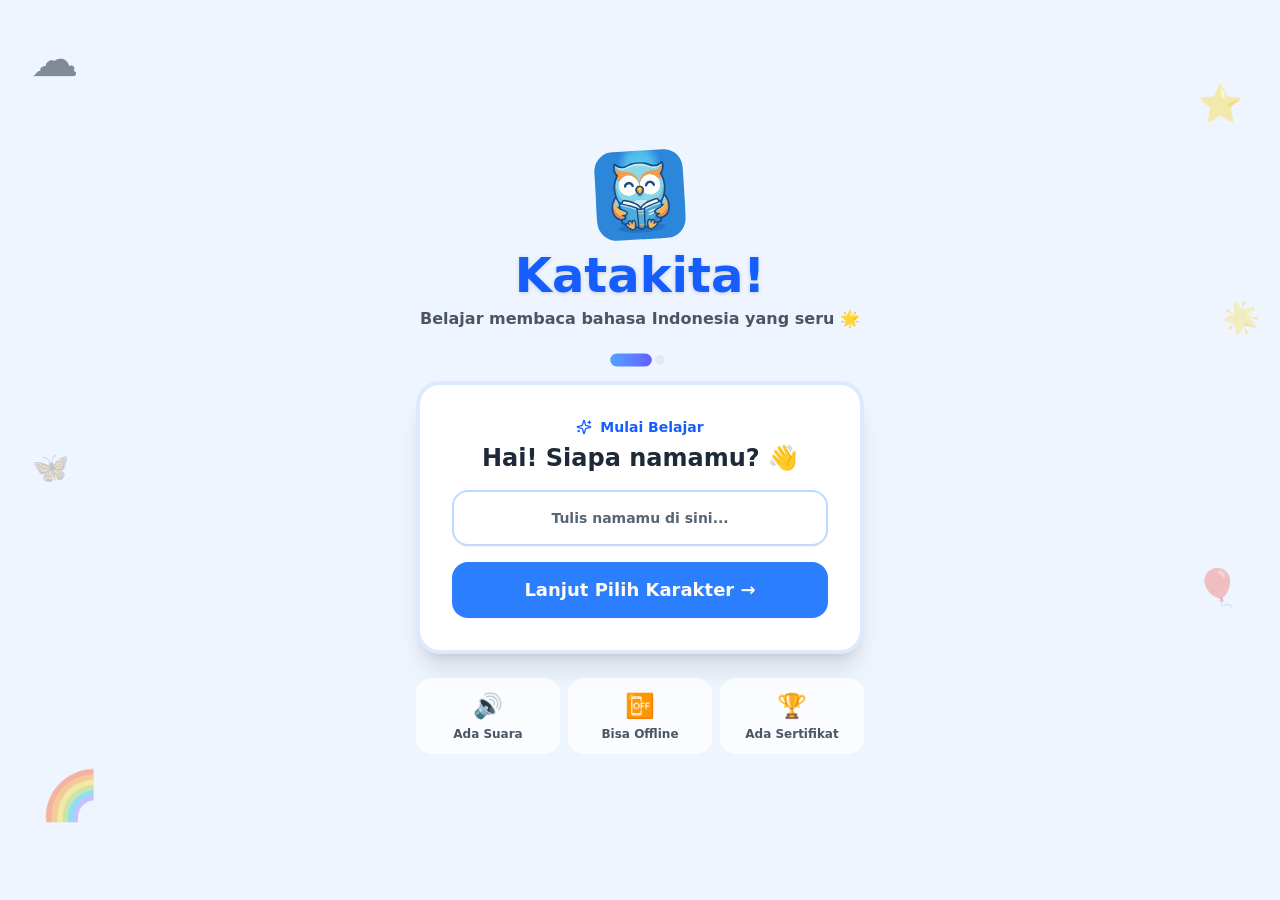
==== commit d01f863a: "Add files via upload" ====
--- a/index.html
+++ b/index.html
@@ -1 +1 @@
-<!DOCTYPE html><!--TJGolqoS9VE6Q9mqn7lJX--><html lang="id"><head><meta charSet="utf-8"/><meta name="viewport" content="width=device-width, initial-scale=1, maximum-scale=1, viewport-fit=cover, user-scalable=no"/><link rel="preload" as="image" href="katakita-owl.svg?v=owl3"/><link rel="stylesheet" href="./_next/static/chunks/6b077c08858074f9.css" data-precedence="next"/><link rel="preload" as="script" fetchPriority="low" href="./_next/static/chunks/58c60a5fa6b544da.js"/><script src="./_next/static/chunks/771dedee3f5e1621.js" async=""></script><script src="./_next/static/chunks/93cf8d9e202dfd11.js" async=""></script><script src="./_next/static/chunks/turbopack-f32afe19e0b75952.js" async=""></script><script src="./_next/static/chunks/2f236954d6a65e12.js" async=""></script><script src="./_next/static/chunks/5ee6f5432045daec.js" async=""></script><script src="./_next/static/chunks/a57a8f1e0f7d968f.js" async=""></script><script src="./_next/static/chunks/85c92bc7a7020d07.js" async=""></script><script src="./_next/static/chunks/3941d78428dfab1d.js" async=""></script><link rel="manifest" href="manifest.json"/><meta name="apple-mobile-web-app-capable" content="yes"/><meta name="mobile-web-app-capable" content="yes"/><link rel="icon" href="favicon.ico?v=owl2" sizes="48x48"/><link rel="icon" type="image/svg+xml" href="katakita-owl.svg?v=owl2"/><link rel="icon" type="image/png" sizes="64x64" href="favicon.png?v=owl2"/><link rel="icon" type="image/png" sizes="192x192" href="icon-192.png?v=owl2"/><link rel="icon" type="image/png" sizes="512x512" href="icon-512.png?v=owl2"/><link rel="apple-touch-icon" href="icon-192.png?v=owl2"/><meta name="theme-color" content="#4E71FF"/><title>Katakita! - Belajar Membaca Indonesia</title><meta name="description" content="Aplikasi belajar membaca bahasa Indonesia untuk anak. Lengkap dengan suara, permainan, 6 level, dan sertifikat. Bisa dipasang &amp; dipakai offline."/><meta name="application-name" content="Katakita"/><meta name="author" content="Katakita"/><meta name="keywords" content="belajar membaca,anak,bahasa indonesia,suku kata,PWA,edukasi anak"/><meta name="mobile-web-app-capable" content="yes"/><meta name="apple-mobile-web-app-title" content="Katakita"/><meta name="apple-mobile-web-app-status-bar-style" content="default"/><meta property="og:title" content="Katakita!"/><meta property="og:description" content="Belajar membaca bahasa Indonesia untuk anak"/><meta property="og:type" content="website"/><meta name="twitter:card" content="summary"/><meta name="twitter:title" content="Katakita!"/><meta name="twitter:description" content="Belajar membaca bahasa Indonesia untuk anak"/><script src="config.js"></script><script src="./_next/static/chunks/a6dad97d9634a72d.js" noModule=""></script></head><body class="antialiased bg-background text-foreground"><div hidden=""><!--$--><!--/$--></div><div class="min-h-screen flex flex-col" style="opacity:1"><div class="min-h-screen flex flex-col items-center justify-center px-4 py-8 bg-[#EEF5FF] relative overflow-hidden"><div class="absolute top-10 left-5 text-5xl opacity-50 select-none">☁️</div><div class="absolute top-20 right-8 text-4xl opacity-40 select-none">⭐</div><div class="absolute bottom-20 left-10 text-5xl opacity-40 select-none">🌈</div><div class="absolute top-1/3 right-5 text-3xl opacity-30 select-none">🌟</div><div class="absolute bottom-1/3 right-10 text-4xl opacity-30 select-none">🎈</div><div class="absolute top-1/2 left-8 text-3xl opacity-25 select-none">🦋</div><div class="w-full max-w-md relative z-10" style="opacity:1;transform:none"><div class="text-center mb-6"><img class="w-24 h-24 mb-2 mx-auto" src="katakita-owl.svg?v=owl3" alt="Katakita"/><h1 class="text-4xl sm:text-5xl font-black text-blue-600 drop-shadow-sm">Katakita!</h1><p class="text-gray-600 mt-2 font-semibold">Belajar membaca bahasa Indonesia yang seru 🌟</p></div><div class="flex items-center justify-center gap-2 mb-4"><div class="h-2.5 rounded-full transition-all w-8 bg-gradient-to-r from-blue-400 to-indigo-500"></div><div class="h-2.5 rounded-full transition-all w-2.5 bg-gray-300"></div></div><div class="bg-white rounded-3xl shadow-xl border-4 border-blue-100 p-6 sm:p-8"><div class="text-center mb-4"><div class="inline-flex items-center gap-2 text-blue-600 font-bold text-sm mb-1"><svg xmlns="http://www.w3.org/2000/svg" width="24" height="24" viewBox="0 0 24 24" fill="none" stroke="currentColor" stroke-width="2" stroke-linecap="round" stroke-linejoin="round" class="lucide lucide-sparkles w-4 h-4" aria-hidden="true"><path d="M9.937 15.5A2 2 0 0 0 8.5 14.063l-6.135-1.582a.5.5 0 0 1 0-.962L8.5 9.936A2 2 0 0 0 9.937 8.5l1.582-6.135a.5.5 0 0 1 .963 0L14.063 8.5A2 2 0 0 0 15.5 9.937l6.135 1.581a.5.5 0 0 1 0 .964L15.5 14.063a2 2 0 0 0-1.437 1.437l-1.582 6.135a.5.5 0 0 1-.963 0z"></path><path d="M20 3v4"></path><path d="M22 5h-4"></path><path d="M4 17v2"></path><path d="M5 18H3"></path></svg> Mulai Belajar</div><h2 class="text-2xl font-black text-gray-800">Hai! Siapa namamu? 👋</h2></div><input data-slot="input" class="file:text-foreground placeholder:text-muted-foreground selection:bg-primary selection:text-primary-foreground dark:bg-input/30 flex w-full min-w-0 bg-transparent px-3 py-1 shadow-xs transition-[color,box-shadow] outline-none file:inline-flex file:h-7 file:border-0 file:bg-transparent file:text-sm file:font-medium disabled:pointer-events-none disabled:cursor-not-allowed disabled:opacity-50 md:text-sm focus-visible:border-ring focus-visible:ring-ring/50 focus-visible:ring-[3px] aria-invalid:ring-destructive/20 dark:aria-invalid:ring-destructive/40 aria-invalid:border-destructive text-center text-xl font-bold h-14 rounded-2xl border-2 border-blue-200 focus:border-blue-400" placeholder="Tulis namamu di sini..." maxLength="20" value=""/><button data-slot="button" class="inline-flex items-center justify-center gap-2 whitespace-nowrap transition-all disabled:pointer-events-none disabled:opacity-50 [&amp;_svg]:pointer-events-none [&amp;_svg:not([class*=&#x27;size-&#x27;])]:size-4 shrink-0 [&amp;_svg]:shrink-0 outline-none focus-visible:border-ring focus-visible:ring-ring/50 focus-visible:ring-[3px] aria-invalid:ring-destructive/20 dark:aria-invalid:ring-destructive/40 aria-invalid:border-destructive text-primary-foreground shadow-xs px-4 py-2 has-[&gt;svg]:px-3 w-full mt-4 h-14 text-lg font-bold rounded-2xl bg-blue-500 hover:bg-blue-600">Lanjut Pilih Karakter →</button></div><div class="mt-6 grid grid-cols-3 gap-2 text-center"><div class="bg-white/70 rounded-2xl p-3"><div class="text-2xl mb-1">🔊</div><div class="text-xs font-bold text-gray-600">Ada Suara</div></div><div class="bg-white/70 rounded-2xl p-3"><div class="text-2xl mb-1">📴</div><div class="text-xs font-bold text-gray-600">Bisa Offline</div></div><div class="bg-white/70 rounded-2xl p-3"><div class="text-2xl mb-1">🏆</div><div class="text-xs font-bold text-gray-600">Ada Sertifikat</div></div></div></div></div></div><!--$--><!--/$--><div role="region" aria-label="Notifications (F8)" tabindex="-1" style="pointer-events:none"><ol tabindex="-1" class="fixed top-0 z-[100] flex max-h-screen w-full flex-col-reverse p-4 sm:bottom-0 sm:right-0 sm:top-auto sm:flex-col md:max-w-[420px]"></ol></div><script src="./_next/static/chunks/58c60a5fa6b544da.js" id="_R_" async=""></script><script>(self.__next_f=self.__next_f||[]).push([0])</script><script>self.__next_f.push([1,"1:\"$Sreact.fragment\"\n2:I[39756,[\"./_next/static/chunks/2f236954d6a65e12.js\"],\"default\"]\n3:I[37457,[\"./_next/static/chunks/2f236954d6a65e12.js\"],\"default\"]\n4:I[77855,[\"./_next/static/chunks/5ee6f5432045daec.js\",\"./_next/static/chunks/a57a8f1e0f7d968f.js\"],\"Toaster\"]\n5:I[13468,[\"./_next/static/chunks/5ee6f5432045daec.js\",\"./_next/static/chunks/a57a8f1e0f7d968f.js\"],\"PWARegister\"]\n6:I[47257,[\"./_next/static/chunks/2f236954d6a65e12.js\"],\"ClientPageRoot\"]\n7:I[52683,[\"./_next/static/chunks/5ee6f5432045daec.js\",\"./_next/static/chunks/a57a8f1e0f7d968f.js\",\"./_next/static/chunks/85c92bc7a7020d07.js\",\"./_next/static/chunks/3941d78428dfab1d.js\"],\"default\"]\na:I[97367,[\"./_next/static/chunks/2f236954d6a65e12.js\"],\"OutletBoundary\"]\nb:\"$Sreact.suspense\"\nd:I[97367,[\"./_next/static/chunks/2f236954d6a65e12.js\"],\"ViewportBoundary\"]\nf:I[97367,[\"./_next/static/chunks/2f236954d6a65e12.js\"],\"MetadataBoundary\"]\n11:I[68027,[\"./_next/static/chunks/2f236954d6a65e12.js\"],\"default\"]\n:HL[\"./_next/static/chunks/6b077c08858074f9.css\",\"style\"]\n"])</script><script>self.__next_f.push([1,"0:{\"P\":null,\"b\":\"TJGolqoS9VE6Q9mqn7lJX\",\"c\":[\"\",\"\"],\"q\":\"\",\"i\":false,\"f\":[[[\"\",{\"children\":[\"__PAGE__\",{}]},\"$undefined\",\"$undefined\",true],[[\"$\",\"$1\",\"c\",{\"children\":[[[\"$\",\"link\",\"0\",{\"rel\":\"stylesheet\",\"href\":\"./_next/static/chunks/6b077c08858074f9.css\",\"precedence\":\"next\",\"crossOrigin\":\"$undefined\",\"nonce\":\"$undefined\"}],[\"$\",\"script\",\"script-0\",{\"src\":\"./_next/static/chunks/5ee6f5432045daec.js\",\"async\":true,\"nonce\":\"$undefined\"}],[\"$\",\"script\",\"script-1\",{\"src\":\"./_next/static/chunks/a57a8f1e0f7d968f.js\",\"async\":true,\"nonce\":\"$undefined\"}]],[\"$\",\"html\",null,{\"lang\":\"id\",\"suppressHydrationWarning\":true,\"children\":[[\"$\",\"head\",null,{\"children\":[[\"$\",\"link\",null,{\"rel\":\"manifest\",\"href\":\"manifest.json\"}],[\"$\",\"meta\",null,{\"name\":\"apple-mobile-web-app-capable\",\"content\":\"yes\"}],[\"$\",\"meta\",null,{\"name\":\"mobile-web-app-capable\",\"content\":\"yes\"}],[\"$\",\"link\",null,{\"rel\":\"icon\",\"href\":\"favicon.ico?v=owl2\",\"sizes\":\"48x48\"}],[\"$\",\"link\",null,{\"rel\":\"icon\",\"type\":\"image/svg+xml\",\"href\":\"katakita-owl.svg?v=owl2\"}],[\"$\",\"link\",null,{\"rel\":\"icon\",\"type\":\"image/png\",\"sizes\":\"64x64\",\"href\":\"favicon.png?v=owl2\"}],[\"$\",\"link\",null,{\"rel\":\"icon\",\"type\":\"image/png\",\"sizes\":\"192x192\",\"href\":\"icon-192.png?v=owl2\"}],[\"$\",\"link\",null,{\"rel\":\"icon\",\"type\":\"image/png\",\"sizes\":\"512x512\",\"href\":\"icon-512.png?v=owl2\"}],[\"$\",\"link\",null,{\"rel\":\"apple-touch-icon\",\"href\":\"icon-192.png?v=owl2\"}],[\"$\",\"script\",null,{\"src\":\"config.js\"}]]}],[\"$\",\"body\",null,{\"className\":\"antialiased bg-background text-foreground\",\"children\":[[\"$\",\"$L2\",null,{\"parallelRouterKey\":\"children\",\"error\":\"$undefined\",\"errorStyles\":\"$undefined\",\"errorScripts\":\"$undefined\",\"template\":[\"$\",\"$L3\",null,{}],\"templateStyles\":\"$undefined\",\"templateScripts\":\"$undefined\",\"notFound\":[[[\"$\",\"title\",null,{\"children\":\"404: This page could not be found.\"}],[\"$\",\"div\",null,{\"style\":{\"fontFamily\":\"system-ui,\\\"Segoe UI\\\",Roboto,Helvetica,Arial,sans-serif,\\\"Apple Color Emoji\\\",\\\"Segoe UI Emoji\\\"\",\"height\":\"100vh\",\"textAlign\":\"center\",\"display\":\"flex\",\"flexDirection\":\"column\",\"alignItems\":\"center\",\"justifyContent\":\"center\"},\"children\":[\"$\",\"div\",null,{\"children\":[[\"$\",\"style\",null,{\"dangerouslySetInnerHTML\":{\"__html\":\"body{color:#000;background:#fff;margin:0}.next-error-h1{border-right:1px solid rgba(0,0,0,.3)}@media (prefers-color-scheme:dark){body{color:#fff;background:#000}.next-error-h1{border-right:1px solid rgba(255,255,255,.3)}}\"}}],[\"$\",\"h1\",null,{\"className\":\"next-error-h1\",\"style\":{\"display\":\"inline-block\",\"margin\":\"0 20px 0 0\",\"padding\":\"0 23px 0 0\",\"fontSize\":24,\"fontWeight\":500,\"verticalAlign\":\"top\",\"lineHeight\":\"49px\"},\"children\":404}],[\"$\",\"div\",null,{\"style\":{\"display\":\"inline-block\"},\"children\":[\"$\",\"h2\",null,{\"style\":{\"fontSize\":14,\"fontWeight\":400,\"lineHeight\":\"49px\",\"margin\":0},\"children\":\"This page could not be found.\"}]}]]}]}]],[]],\"forbidden\":\"$undefined\",\"unauthorized\":\"$undefined\"}],[\"$\",\"$L4\",null,{}],[\"$\",\"$L5\",null,{}]]}]]}]]}],{\"children\":[[\"$\",\"$1\",\"c\",{\"children\":[[\"$\",\"$L6\",null,{\"Component\":\"$7\",\"serverProvidedParams\":{\"searchParams\":{},\"params\":{},\"promises\":[\"$@8\",\"$@9\"]}}],[[\"$\",\"script\",\"script-0\",{\"src\":\"./_next/static/chunks/85c92bc7a7020d07.js\",\"async\":true,\"nonce\":\"$undefined\"}],[\"$\",\"script\",\"script-1\",{\"src\":\"./_next/static/chunks/3941d78428dfab1d.js\",\"async\":true,\"nonce\":\"$undefined\"}]],[\"$\",\"$La\",null,{\"children\":[\"$\",\"$b\",null,{\"name\":\"Next.MetadataOutlet\",\"children\":\"$@c\"}]}]]}],{},null,false,false]},null,false,false],[\"$\",\"$1\",\"h\",{\"children\":[null,[\"$\",\"$Ld\",null,{\"children\":\"$Le\"}],[\"$\",\"div\",null,{\"hidden\":true,\"children\":[\"$\",\"$Lf\",null,{\"children\":[\"$\",\"$b\",null,{\"name\":\"Next.Metadata\",\"children\":\"$L10\"}]}]}],null]}],false]],\"m\":\"$undefined\",\"G\":[\"$11\",[]],\"S\":true}\n"])</script><script>self.__next_f.push([1,"8:{}\n9:\"$0:f:0:1:1:children:0:props:children:0:props:serverProvidedParams:params\"\n"])</script><script>self.__next_f.push([1,"e:[[\"$\",\"meta\",\"0\",{\"charSet\":\"utf-8\"}],[\"$\",\"meta\",\"1\",{\"name\":\"viewport\",\"content\":\"width=device-width, initial-scale=1, maximum-scale=1, viewport-fit=cover, user-scalable=no\"}],[\"$\",\"meta\",\"2\",{\"name\":\"theme-color\",\"content\":\"#4E71FF\"}]]\n"])</script><script>self.__next_f.push([1,"c:null\n10:[[\"$\",\"title\",\"0\",{\"children\":\"Katakita! - Belajar Membaca Indonesia\"}],[\"$\",\"meta\",\"1\",{\"name\":\"description\",\"content\":\"Aplikasi belajar membaca bahasa Indonesia untuk anak. Lengkap dengan suara, permainan, 6 level, dan sertifikat. Bisa dipasang \u0026 dipakai offline.\"}],[\"$\",\"meta\",\"2\",{\"name\":\"application-name\",\"content\":\"Katakita\"}],[\"$\",\"meta\",\"3\",{\"name\":\"author\",\"content\":\"Katakita\"}],[\"$\",\"meta\",\"4\",{\"name\":\"keywords\",\"content\":\"belajar membaca,anak,bahasa indonesia,suku kata,PWA,edukasi anak\"}],[\"$\",\"meta\",\"5\",{\"name\":\"mobile-web-app-capable\",\"content\":\"yes\"}],[\"$\",\"meta\",\"6\",{\"name\":\"apple-mobile-web-app-title\",\"content\":\"Katakita\"}],[\"$\",\"meta\",\"7\",{\"name\":\"apple-mobile-web-app-status-bar-style\",\"content\":\"default\"}],[\"$\",\"meta\",\"8\",{\"property\":\"og:title\",\"content\":\"Katakita!\"}],[\"$\",\"meta\",\"9\",{\"property\":\"og:description\",\"content\":\"Belajar membaca bahasa Indonesia untuk anak\"}],[\"$\",\"meta\",\"10\",{\"property\":\"og:type\",\"content\":\"website\"}],[\"$\",\"meta\",\"11\",{\"name\":\"twitter:card\",\"content\":\"summary\"}],[\"$\",\"meta\",\"12\",{\"name\":\"twitter:title\",\"content\":\"Katakita!\"}],[\"$\",\"meta\",\"13\",{\"name\":\"twitter:description\",\"content\":\"Belajar membaca bahasa Indonesia untuk anak\"}]]\n"])</script></body></html>+<!DOCTYPE html><!--nYOVnh4t5Vz8FjWnvk6pS--><html lang="id"><head><meta charSet="utf-8"/><meta name="viewport" content="width=device-width, initial-scale=1, maximum-scale=1, viewport-fit=cover, user-scalable=no"/><link rel="preload" as="image" href="katakita-owl.svg?v=owl3"/><link rel="stylesheet" href="./_next/static/chunks/6b077c08858074f9.css" data-precedence="next"/><link rel="preload" as="script" fetchPriority="low" href="./_next/static/chunks/58c60a5fa6b544da.js"/><script src="./_next/static/chunks/771dedee3f5e1621.js" async=""></script><script src="./_next/static/chunks/93cf8d9e202dfd11.js" async=""></script><script src="./_next/static/chunks/turbopack-f32afe19e0b75952.js" async=""></script><script src="./_next/static/chunks/2f236954d6a65e12.js" async=""></script><script src="./_next/static/chunks/5ee6f5432045daec.js" async=""></script><script src="./_next/static/chunks/a57a8f1e0f7d968f.js" async=""></script><script src="./_next/static/chunks/85c92bc7a7020d07.js" async=""></script><script src="./_next/static/chunks/3941d78428dfab1d.js" async=""></script><link rel="manifest" href="manifest.json"/><meta name="apple-mobile-web-app-capable" content="yes"/><meta name="mobile-web-app-capable" content="yes"/><link rel="icon" href="favicon.ico?v=owl2" sizes="48x48"/><link rel="icon" type="image/svg+xml" href="katakita-owl.svg?v=owl2"/><link rel="icon" type="image/png" sizes="64x64" href="favicon.png?v=owl2"/><link rel="icon" type="image/png" sizes="192x192" href="icon-192.png?v=owl2"/><link rel="icon" type="image/png" sizes="512x512" href="icon-512.png?v=owl2"/><link rel="apple-touch-icon" href="icon-192.png?v=owl2"/><meta name="theme-color" content="#4E71FF"/><title>Katakita! - Belajar Membaca Indonesia</title><meta name="description" content="Aplikasi belajar membaca bahasa Indonesia untuk anak. Lengkap dengan suara, permainan, 6 level, dan sertifikat. Bisa dipasang &amp; dipakai offline."/><meta name="application-name" content="Katakita"/><meta name="author" content="Katakita"/><meta name="keywords" content="belajar membaca,anak,bahasa indonesia,suku kata,PWA,edukasi anak"/><meta name="mobile-web-app-capable" content="yes"/><meta name="apple-mobile-web-app-title" content="Katakita"/><meta name="apple-mobile-web-app-status-bar-style" content="default"/><meta property="og:title" content="Katakita!"/><meta property="og:description" content="Belajar membaca bahasa Indonesia untuk anak"/><meta property="og:type" content="website"/><meta name="twitter:card" content="summary"/><meta name="twitter:title" content="Katakita!"/><meta name="twitter:description" content="Belajar membaca bahasa Indonesia untuk anak"/><script src="config.js"></script><script src="./_next/static/chunks/a6dad97d9634a72d.js" noModule=""></script></head><body class="antialiased bg-background text-foreground"><div hidden=""><!--$--><!--/$--></div><div class="min-h-screen flex flex-col" style="opacity:1"><div class="min-h-screen flex flex-col items-center justify-center px-4 py-8 bg-[#EEF5FF] relative overflow-hidden"><div class="absolute top-10 left-5 text-5xl opacity-50 select-none">☁️</div><div class="absolute top-20 right-8 text-4xl opacity-40 select-none">⭐</div><div class="absolute bottom-20 left-10 text-5xl opacity-40 select-none">🌈</div><div class="absolute top-1/3 right-5 text-3xl opacity-30 select-none">🌟</div><div class="absolute bottom-1/3 right-10 text-4xl opacity-30 select-none">🎈</div><div class="absolute top-1/2 left-8 text-3xl opacity-25 select-none">🦋</div><div class="w-full max-w-md relative z-10" style="opacity:1;transform:none"><div class="text-center mb-6"><img class="w-24 h-24 mb-2 mx-auto" src="katakita-owl.svg?v=owl3" alt="Katakita"/><h1 class="text-4xl sm:text-5xl font-black text-blue-600 drop-shadow-sm">Katakita!</h1><p class="text-gray-600 mt-2 font-semibold">Belajar membaca bahasa Indonesia yang seru 🌟</p></div><div class="flex items-center justify-center gap-2 mb-4"><div class="h-2.5 rounded-full transition-all w-8 bg-gradient-to-r from-blue-400 to-indigo-500"></div><div class="h-2.5 rounded-full transition-all w-2.5 bg-gray-300"></div></div><div class="bg-white rounded-3xl shadow-xl border-4 border-blue-100 p-6 sm:p-8"><div class="text-center mb-4"><div class="inline-flex items-center gap-2 text-blue-600 font-bold text-sm mb-1"><svg xmlns="http://www.w3.org/2000/svg" width="24" height="24" viewBox="0 0 24 24" fill="none" stroke="currentColor" stroke-width="2" stroke-linecap="round" stroke-linejoin="round" class="lucide lucide-sparkles w-4 h-4" aria-hidden="true"><path d="M9.937 15.5A2 2 0 0 0 8.5 14.063l-6.135-1.582a.5.5 0 0 1 0-.962L8.5 9.936A2 2 0 0 0 9.937 8.5l1.582-6.135a.5.5 0 0 1 .963 0L14.063 8.5A2 2 0 0 0 15.5 9.937l6.135 1.581a.5.5 0 0 1 0 .964L15.5 14.063a2 2 0 0 0-1.437 1.437l-1.582 6.135a.5.5 0 0 1-.963 0z"></path><path d="M20 3v4"></path><path d="M22 5h-4"></path><path d="M4 17v2"></path><path d="M5 18H3"></path></svg> Mulai Belajar</div><h2 class="text-2xl font-black text-gray-800">Hai! Siapa namamu? 👋</h2></div><input data-slot="input" class="file:text-foreground placeholder:text-muted-foreground selection:bg-primary selection:text-primary-foreground dark:bg-input/30 flex w-full min-w-0 bg-transparent px-3 py-1 shadow-xs transition-[color,box-shadow] outline-none file:inline-flex file:h-7 file:border-0 file:bg-transparent file:text-sm file:font-medium disabled:pointer-events-none disabled:cursor-not-allowed disabled:opacity-50 md:text-sm focus-visible:border-ring focus-visible:ring-ring/50 focus-visible:ring-[3px] aria-invalid:ring-destructive/20 dark:aria-invalid:ring-destructive/40 aria-invalid:border-destructive text-center text-xl font-bold h-14 rounded-2xl border-2 border-blue-200 focus:border-blue-400" placeholder="Tulis namamu di sini..." maxLength="20" value=""/><button data-slot="button" class="inline-flex items-center justify-center gap-2 whitespace-nowrap transition-all disabled:pointer-events-none disabled:opacity-50 [&amp;_svg]:pointer-events-none [&amp;_svg:not([class*=&#x27;size-&#x27;])]:size-4 shrink-0 [&amp;_svg]:shrink-0 outline-none focus-visible:border-ring focus-visible:ring-ring/50 focus-visible:ring-[3px] aria-invalid:ring-destructive/20 dark:aria-invalid:ring-destructive/40 aria-invalid:border-destructive text-primary-foreground shadow-xs px-4 py-2 has-[&gt;svg]:px-3 w-full mt-4 h-14 text-lg font-bold rounded-2xl bg-blue-500 hover:bg-blue-600">Lanjut Pilih Karakter →</button></div><div class="mt-6 grid grid-cols-3 gap-2 text-center"><div class="bg-white/70 rounded-2xl p-3"><div class="text-2xl mb-1">🔊</div><div class="text-xs font-bold text-gray-600">Ada Suara</div></div><div class="bg-white/70 rounded-2xl p-3"><div class="text-2xl mb-1">📴</div><div class="text-xs font-bold text-gray-600">Bisa Offline</div></div><div class="bg-white/70 rounded-2xl p-3"><div class="text-2xl mb-1">🏆</div><div class="text-xs font-bold text-gray-600">Ada Sertifikat</div></div></div></div></div></div><!--$--><!--/$--><div role="region" aria-label="Notifications (F8)" tabindex="-1" style="pointer-events:none"><ol tabindex="-1" class="fixed top-0 z-[100] flex max-h-screen w-full flex-col-reverse p-4 sm:bottom-0 sm:right-0 sm:top-auto sm:flex-col md:max-w-[420px]"></ol></div><script src="./_next/static/chunks/58c60a5fa6b544da.js" id="_R_" async=""></script><script>(self.__next_f=self.__next_f||[]).push([0])</script><script>self.__next_f.push([1,"1:\"$Sreact.fragment\"\n2:I[39756,[\"./_next/static/chunks/2f236954d6a65e12.js\"],\"default\"]\n3:I[37457,[\"./_next/static/chunks/2f236954d6a65e12.js\"],\"default\"]\n4:I[77855,[\"./_next/static/chunks/5ee6f5432045daec.js\",\"./_next/static/chunks/a57a8f1e0f7d968f.js\"],\"Toaster\"]\n5:I[13468,[\"./_next/static/chunks/5ee6f5432045daec.js\",\"./_next/static/chunks/a57a8f1e0f7d968f.js\"],\"PWARegister\"]\n6:I[47257,[\"./_next/static/chunks/2f236954d6a65e12.js\"],\"ClientPageRoot\"]\n7:I[52683,[\"./_next/static/chunks/5ee6f5432045daec.js\",\"./_next/static/chunks/a57a8f1e0f7d968f.js\",\"./_next/static/chunks/85c92bc7a7020d07.js\",\"./_next/static/chunks/3941d78428dfab1d.js\"],\"default\"]\na:I[97367,[\"./_next/static/chunks/2f236954d6a65e12.js\"],\"OutletBoundary\"]\nb:\"$Sreact.suspense\"\nd:I[97367,[\"./_next/static/chunks/2f236954d6a65e12.js\"],\"ViewportBoundary\"]\nf:I[97367,[\"./_next/static/chunks/2f236954d6a65e12.js\"],\"MetadataBoundary\"]\n11:I[68027,[\"./_next/static/chunks/2f236954d6a65e12.js\"],\"default\"]\n:HL[\"./_next/static/chunks/6b077c08858074f9.css\",\"style\"]\n"])</script><script>self.__next_f.push([1,"0:{\"P\":null,\"b\":\"nYOVnh4t5Vz8FjWnvk6pS\",\"c\":[\"\",\"\"],\"q\":\"\",\"i\":false,\"f\":[[[\"\",{\"children\":[\"__PAGE__\",{}]},\"$undefined\",\"$undefined\",true],[[\"$\",\"$1\",\"c\",{\"children\":[[[\"$\",\"link\",\"0\",{\"rel\":\"stylesheet\",\"href\":\"./_next/static/chunks/6b077c08858074f9.css\",\"precedence\":\"next\",\"crossOrigin\":\"$undefined\",\"nonce\":\"$undefined\"}],[\"$\",\"script\",\"script-0\",{\"src\":\"./_next/static/chunks/5ee6f5432045daec.js\",\"async\":true,\"nonce\":\"$undefined\"}],[\"$\",\"script\",\"script-1\",{\"src\":\"./_next/static/chunks/a57a8f1e0f7d968f.js\",\"async\":true,\"nonce\":\"$undefined\"}]],[\"$\",\"html\",null,{\"lang\":\"id\",\"suppressHydrationWarning\":true,\"children\":[[\"$\",\"head\",null,{\"children\":[[\"$\",\"link\",null,{\"rel\":\"manifest\",\"href\":\"manifest.json\"}],[\"$\",\"meta\",null,{\"name\":\"apple-mobile-web-app-capable\",\"content\":\"yes\"}],[\"$\",\"meta\",null,{\"name\":\"mobile-web-app-capable\",\"content\":\"yes\"}],[\"$\",\"link\",null,{\"rel\":\"icon\",\"href\":\"favicon.ico?v=owl2\",\"sizes\":\"48x48\"}],[\"$\",\"link\",null,{\"rel\":\"icon\",\"type\":\"image/svg+xml\",\"href\":\"katakita-owl.svg?v=owl2\"}],[\"$\",\"link\",null,{\"rel\":\"icon\",\"type\":\"image/png\",\"sizes\":\"64x64\",\"href\":\"favicon.png?v=owl2\"}],[\"$\",\"link\",null,{\"rel\":\"icon\",\"type\":\"image/png\",\"sizes\":\"192x192\",\"href\":\"icon-192.png?v=owl2\"}],[\"$\",\"link\",null,{\"rel\":\"icon\",\"type\":\"image/png\",\"sizes\":\"512x512\",\"href\":\"icon-512.png?v=owl2\"}],[\"$\",\"link\",null,{\"rel\":\"apple-touch-icon\",\"href\":\"icon-192.png?v=owl2\"}],[\"$\",\"script\",null,{\"src\":\"config.js\"}]]}],[\"$\",\"body\",null,{\"className\":\"antialiased bg-background text-foreground\",\"children\":[[\"$\",\"$L2\",null,{\"parallelRouterKey\":\"children\",\"error\":\"$undefined\",\"errorStyles\":\"$undefined\",\"errorScripts\":\"$undefined\",\"template\":[\"$\",\"$L3\",null,{}],\"templateStyles\":\"$undefined\",\"templateScripts\":\"$undefined\",\"notFound\":[[[\"$\",\"title\",null,{\"children\":\"404: This page could not be found.\"}],[\"$\",\"div\",null,{\"style\":{\"fontFamily\":\"system-ui,\\\"Segoe UI\\\",Roboto,Helvetica,Arial,sans-serif,\\\"Apple Color Emoji\\\",\\\"Segoe UI Emoji\\\"\",\"height\":\"100vh\",\"textAlign\":\"center\",\"display\":\"flex\",\"flexDirection\":\"column\",\"alignItems\":\"center\",\"justifyContent\":\"center\"},\"children\":[\"$\",\"div\",null,{\"children\":[[\"$\",\"style\",null,{\"dangerouslySetInnerHTML\":{\"__html\":\"body{color:#000;background:#fff;margin:0}.next-error-h1{border-right:1px solid rgba(0,0,0,.3)}@media (prefers-color-scheme:dark){body{color:#fff;background:#000}.next-error-h1{border-right:1px solid rgba(255,255,255,.3)}}\"}}],[\"$\",\"h1\",null,{\"className\":\"next-error-h1\",\"style\":{\"display\":\"inline-block\",\"margin\":\"0 20px 0 0\",\"padding\":\"0 23px 0 0\",\"fontSize\":24,\"fontWeight\":500,\"verticalAlign\":\"top\",\"lineHeight\":\"49px\"},\"children\":404}],[\"$\",\"div\",null,{\"style\":{\"display\":\"inline-block\"},\"children\":[\"$\",\"h2\",null,{\"style\":{\"fontSize\":14,\"fontWeight\":400,\"lineHeight\":\"49px\",\"margin\":0},\"children\":\"This page could not be found.\"}]}]]}]}]],[]],\"forbidden\":\"$undefined\",\"unauthorized\":\"$undefined\"}],[\"$\",\"$L4\",null,{}],[\"$\",\"$L5\",null,{}]]}]]}]]}],{\"children\":[[\"$\",\"$1\",\"c\",{\"children\":[[\"$\",\"$L6\",null,{\"Component\":\"$7\",\"serverProvidedParams\":{\"searchParams\":{},\"params\":{},\"promises\":[\"$@8\",\"$@9\"]}}],[[\"$\",\"script\",\"script-0\",{\"src\":\"./_next/static/chunks/85c92bc7a7020d07.js\",\"async\":true,\"nonce\":\"$undefined\"}],[\"$\",\"script\",\"script-1\",{\"src\":\"./_next/static/chunks/3941d78428dfab1d.js\",\"async\":true,\"nonce\":\"$undefined\"}]],[\"$\",\"$La\",null,{\"children\":[\"$\",\"$b\",null,{\"name\":\"Next.MetadataOutlet\",\"children\":\"$@c\"}]}]]}],{},null,false,false]},null,false,false],[\"$\",\"$1\",\"h\",{\"children\":[null,[\"$\",\"$Ld\",null,{\"children\":\"$Le\"}],[\"$\",\"div\",null,{\"hidden\":true,\"children\":[\"$\",\"$Lf\",null,{\"children\":[\"$\",\"$b\",null,{\"name\":\"Next.Metadata\",\"children\":\"$L10\"}]}]}],null]}],false]],\"m\":\"$undefined\",\"G\":[\"$11\",[]],\"S\":true}\n"])</script><script>self.__next_f.push([1,"8:{}\n9:\"$0:f:0:1:1:children:0:props:children:0:props:serverProvidedParams:params\"\n"])</script><script>self.__next_f.push([1,"e:[[\"$\",\"meta\",\"0\",{\"charSet\":\"utf-8\"}],[\"$\",\"meta\",\"1\",{\"name\":\"viewport\",\"content\":\"width=device-width, initial-scale=1, maximum-scale=1, viewport-fit=cover, user-scalable=no\"}],[\"$\",\"meta\",\"2\",{\"name\":\"theme-color\",\"content\":\"#4E71FF\"}]]\n"])</script><script>self.__next_f.push([1,"c:null\n10:[[\"$\",\"title\",\"0\",{\"children\":\"Katakita! - Belajar Membaca Indonesia\"}],[\"$\",\"meta\",\"1\",{\"name\":\"description\",\"content\":\"Aplikasi belajar membaca bahasa Indonesia untuk anak. Lengkap dengan suara, permainan, 6 level, dan sertifikat. Bisa dipasang \u0026 dipakai offline.\"}],[\"$\",\"meta\",\"2\",{\"name\":\"application-name\",\"content\":\"Katakita\"}],[\"$\",\"meta\",\"3\",{\"name\":\"author\",\"content\":\"Katakita\"}],[\"$\",\"meta\",\"4\",{\"name\":\"keywords\",\"content\":\"belajar membaca,anak,bahasa indonesia,suku kata,PWA,edukasi anak\"}],[\"$\",\"meta\",\"5\",{\"name\":\"mobile-web-app-capable\",\"content\":\"yes\"}],[\"$\",\"meta\",\"6\",{\"name\":\"apple-mobile-web-app-title\",\"content\":\"Katakita\"}],[\"$\",\"meta\",\"7\",{\"name\":\"apple-mobile-web-app-status-bar-style\",\"content\":\"default\"}],[\"$\",\"meta\",\"8\",{\"property\":\"og:title\",\"content\":\"Katakita!\"}],[\"$\",\"meta\",\"9\",{\"property\":\"og:description\",\"content\":\"Belajar membaca bahasa Indonesia untuk anak\"}],[\"$\",\"meta\",\"10\",{\"property\":\"og:type\",\"content\":\"website\"}],[\"$\",\"meta\",\"11\",{\"name\":\"twitter:card\",\"content\":\"summary\"}],[\"$\",\"meta\",\"12\",{\"name\":\"twitter:title\",\"content\":\"Katakita!\"}],[\"$\",\"meta\",\"13\",{\"name\":\"twitter:description\",\"content\":\"Belajar membaca bahasa Indonesia untuk anak\"}]]\n"])</script></body></html>
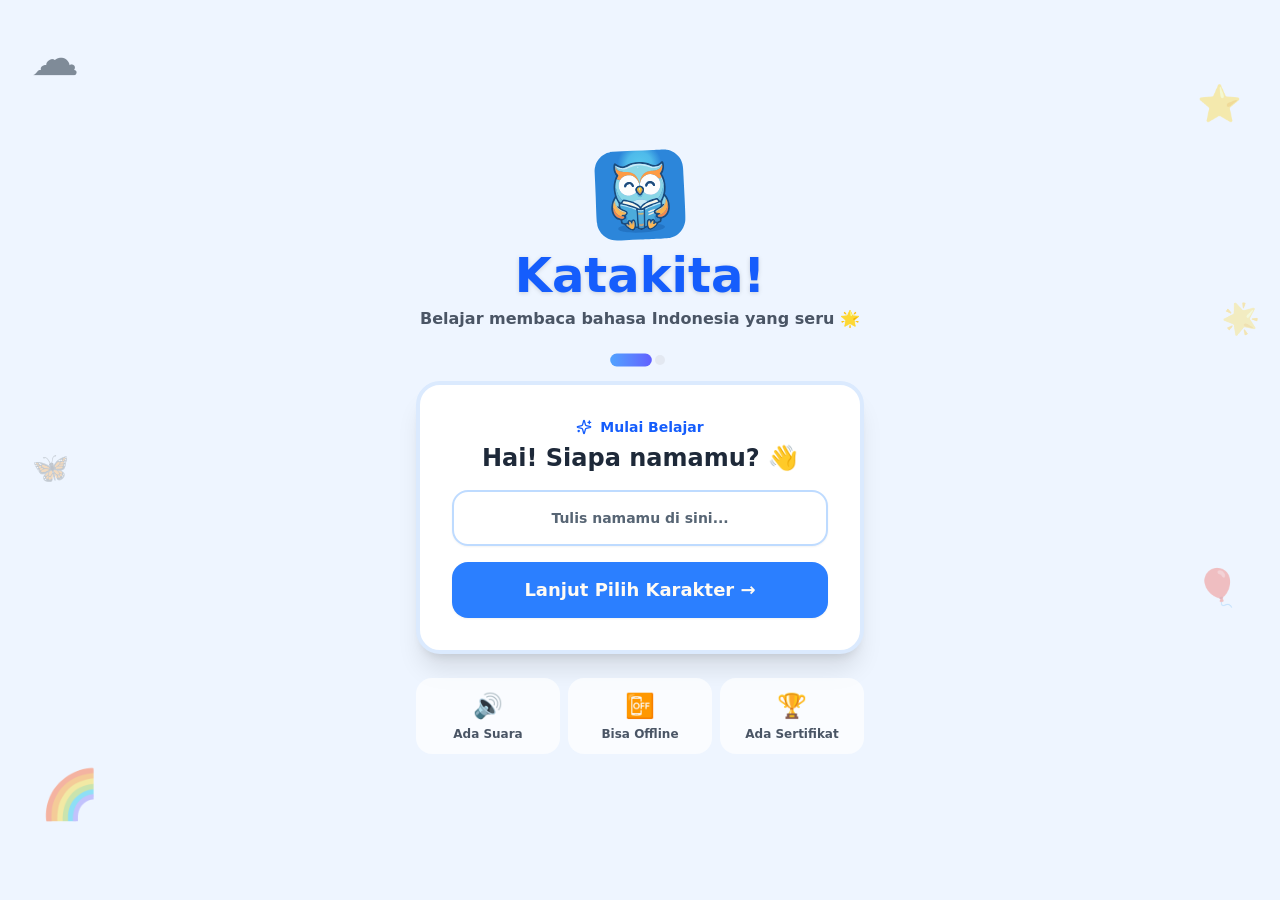
==== commit d27170fa: "Add files via upload" ====
--- a/index.html
+++ b/index.html
@@ -1 +1 @@
-<!DOCTYPE html><!--nYOVnh4t5Vz8FjWnvk6pS--><html lang="id"><head><meta charSet="utf-8"/><meta name="viewport" content="width=device-width, initial-scale=1, maximum-scale=1, viewport-fit=cover, user-scalable=no"/><link rel="preload" as="image" href="katakita-owl.svg?v=owl3"/><link rel="stylesheet" href="./_next/static/chunks/6b077c08858074f9.css" data-precedence="next"/><link rel="preload" as="script" fetchPriority="low" href="./_next/static/chunks/58c60a5fa6b544da.js"/><script src="./_next/static/chunks/771dedee3f5e1621.js" async=""></script><script src="./_next/static/chunks/93cf8d9e202dfd11.js" async=""></script><script src="./_next/static/chunks/turbopack-f32afe19e0b75952.js" async=""></script><script src="./_next/static/chunks/2f236954d6a65e12.js" async=""></script><script src="./_next/static/chunks/5ee6f5432045daec.js" async=""></script><script src="./_next/static/chunks/a57a8f1e0f7d968f.js" async=""></script><script src="./_next/static/chunks/85c92bc7a7020d07.js" async=""></script><script src="./_next/static/chunks/3941d78428dfab1d.js" async=""></script><link rel="manifest" href="manifest.json"/><meta name="apple-mobile-web-app-capable" content="yes"/><meta name="mobile-web-app-capable" content="yes"/><link rel="icon" href="favicon.ico?v=owl2" sizes="48x48"/><link rel="icon" type="image/svg+xml" href="katakita-owl.svg?v=owl2"/><link rel="icon" type="image/png" sizes="64x64" href="favicon.png?v=owl2"/><link rel="icon" type="image/png" sizes="192x192" href="icon-192.png?v=owl2"/><link rel="icon" type="image/png" sizes="512x512" href="icon-512.png?v=owl2"/><link rel="apple-touch-icon" href="icon-192.png?v=owl2"/><meta name="theme-color" content="#4E71FF"/><title>Katakita! - Belajar Membaca Indonesia</title><meta name="description" content="Aplikasi belajar membaca bahasa Indonesia untuk anak. Lengkap dengan suara, permainan, 6 level, dan sertifikat. Bisa dipasang &amp; dipakai offline."/><meta name="application-name" content="Katakita"/><meta name="author" content="Katakita"/><meta name="keywords" content="belajar membaca,anak,bahasa indonesia,suku kata,PWA,edukasi anak"/><meta name="mobile-web-app-capable" content="yes"/><meta name="apple-mobile-web-app-title" content="Katakita"/><meta name="apple-mobile-web-app-status-bar-style" content="default"/><meta property="og:title" content="Katakita!"/><meta property="og:description" content="Belajar membaca bahasa Indonesia untuk anak"/><meta property="og:type" content="website"/><meta name="twitter:card" content="summary"/><meta name="twitter:title" content="Katakita!"/><meta name="twitter:description" content="Belajar membaca bahasa Indonesia untuk anak"/><script src="config.js"></script><script src="./_next/static/chunks/a6dad97d9634a72d.js" noModule=""></script></head><body class="antialiased bg-background text-foreground"><div hidden=""><!--$--><!--/$--></div><div class="min-h-screen flex flex-col" style="opacity:1"><div class="min-h-screen flex flex-col items-center justify-center px-4 py-8 bg-[#EEF5FF] relative overflow-hidden"><div class="absolute top-10 left-5 text-5xl opacity-50 select-none">☁️</div><div class="absolute top-20 right-8 text-4xl opacity-40 select-none">⭐</div><div class="absolute bottom-20 left-10 text-5xl opacity-40 select-none">🌈</div><div class="absolute top-1/3 right-5 text-3xl opacity-30 select-none">🌟</div><div class="absolute bottom-1/3 right-10 text-4xl opacity-30 select-none">🎈</div><div class="absolute top-1/2 left-8 text-3xl opacity-25 select-none">🦋</div><div class="w-full max-w-md relative z-10" style="opacity:1;transform:none"><div class="text-center mb-6"><img class="w-24 h-24 mb-2 mx-auto" src="katakita-owl.svg?v=owl3" alt="Katakita"/><h1 class="text-4xl sm:text-5xl font-black text-blue-600 drop-shadow-sm">Katakita!</h1><p class="text-gray-600 mt-2 font-semibold">Belajar membaca bahasa Indonesia yang seru 🌟</p></div><div class="flex items-center justify-center gap-2 mb-4"><div class="h-2.5 rounded-full transition-all w-8 bg-gradient-to-r from-blue-400 to-indigo-500"></div><div class="h-2.5 rounded-full transition-all w-2.5 bg-gray-300"></div></div><div class="bg-white rounded-3xl shadow-xl border-4 border-blue-100 p-6 sm:p-8"><div class="text-center mb-4"><div class="inline-flex items-center gap-2 text-blue-600 font-bold text-sm mb-1"><svg xmlns="http://www.w3.org/2000/svg" width="24" height="24" viewBox="0 0 24 24" fill="none" stroke="currentColor" stroke-width="2" stroke-linecap="round" stroke-linejoin="round" class="lucide lucide-sparkles w-4 h-4" aria-hidden="true"><path d="M9.937 15.5A2 2 0 0 0 8.5 14.063l-6.135-1.582a.5.5 0 0 1 0-.962L8.5 9.936A2 2 0 0 0 9.937 8.5l1.582-6.135a.5.5 0 0 1 .963 0L14.063 8.5A2 2 0 0 0 15.5 9.937l6.135 1.581a.5.5 0 0 1 0 .964L15.5 14.063a2 2 0 0 0-1.437 1.437l-1.582 6.135a.5.5 0 0 1-.963 0z"></path><path d="M20 3v4"></path><path d="M22 5h-4"></path><path d="M4 17v2"></path><path d="M5 18H3"></path></svg> Mulai Belajar</div><h2 class="text-2xl font-black text-gray-800">Hai! Siapa namamu? 👋</h2></div><input data-slot="input" class="file:text-foreground placeholder:text-muted-foreground selection:bg-primary selection:text-primary-foreground dark:bg-input/30 flex w-full min-w-0 bg-transparent px-3 py-1 shadow-xs transition-[color,box-shadow] outline-none file:inline-flex file:h-7 file:border-0 file:bg-transparent file:text-sm file:font-medium disabled:pointer-events-none disabled:cursor-not-allowed disabled:opacity-50 md:text-sm focus-visible:border-ring focus-visible:ring-ring/50 focus-visible:ring-[3px] aria-invalid:ring-destructive/20 dark:aria-invalid:ring-destructive/40 aria-invalid:border-destructive text-center text-xl font-bold h-14 rounded-2xl border-2 border-blue-200 focus:border-blue-400" placeholder="Tulis namamu di sini..." maxLength="20" value=""/><button data-slot="button" class="inline-flex items-center justify-center gap-2 whitespace-nowrap transition-all disabled:pointer-events-none disabled:opacity-50 [&amp;_svg]:pointer-events-none [&amp;_svg:not([class*=&#x27;size-&#x27;])]:size-4 shrink-0 [&amp;_svg]:shrink-0 outline-none focus-visible:border-ring focus-visible:ring-ring/50 focus-visible:ring-[3px] aria-invalid:ring-destructive/20 dark:aria-invalid:ring-destructive/40 aria-invalid:border-destructive text-primary-foreground shadow-xs px-4 py-2 has-[&gt;svg]:px-3 w-full mt-4 h-14 text-lg font-bold rounded-2xl bg-blue-500 hover:bg-blue-600">Lanjut Pilih Karakter →</button></div><div class="mt-6 grid grid-cols-3 gap-2 text-center"><div class="bg-white/70 rounded-2xl p-3"><div class="text-2xl mb-1">🔊</div><div class="text-xs font-bold text-gray-600">Ada Suara</div></div><div class="bg-white/70 rounded-2xl p-3"><div class="text-2xl mb-1">📴</div><div class="text-xs font-bold text-gray-600">Bisa Offline</div></div><div class="bg-white/70 rounded-2xl p-3"><div class="text-2xl mb-1">🏆</div><div class="text-xs font-bold text-gray-600">Ada Sertifikat</div></div></div></div></div></div><!--$--><!--/$--><div role="region" aria-label="Notifications (F8)" tabindex="-1" style="pointer-events:none"><ol tabindex="-1" class="fixed top-0 z-[100] flex max-h-screen w-full flex-col-reverse p-4 sm:bottom-0 sm:right-0 sm:top-auto sm:flex-col md:max-w-[420px]"></ol></div><script src="./_next/static/chunks/58c60a5fa6b544da.js" id="_R_" async=""></script><script>(self.__next_f=self.__next_f||[]).push([0])</script><script>self.__next_f.push([1,"1:\"$Sreact.fragment\"\n2:I[39756,[\"./_next/static/chunks/2f236954d6a65e12.js\"],\"default\"]\n3:I[37457,[\"./_next/static/chunks/2f236954d6a65e12.js\"],\"default\"]\n4:I[77855,[\"./_next/static/chunks/5ee6f5432045daec.js\",\"./_next/static/chunks/a57a8f1e0f7d968f.js\"],\"Toaster\"]\n5:I[13468,[\"./_next/static/chunks/5ee6f5432045daec.js\",\"./_next/static/chunks/a57a8f1e0f7d968f.js\"],\"PWARegister\"]\n6:I[47257,[\"./_next/static/chunks/2f236954d6a65e12.js\"],\"ClientPageRoot\"]\n7:I[52683,[\"./_next/static/chunks/5ee6f5432045daec.js\",\"./_next/static/chunks/a57a8f1e0f7d968f.js\",\"./_next/static/chunks/85c92bc7a7020d07.js\",\"./_next/static/chunks/3941d78428dfab1d.js\"],\"default\"]\na:I[97367,[\"./_next/static/chunks/2f236954d6a65e12.js\"],\"OutletBoundary\"]\nb:\"$Sreact.suspense\"\nd:I[97367,[\"./_next/static/chunks/2f236954d6a65e12.js\"],\"ViewportBoundary\"]\nf:I[97367,[\"./_next/static/chunks/2f236954d6a65e12.js\"],\"MetadataBoundary\"]\n11:I[68027,[\"./_next/static/chunks/2f236954d6a65e12.js\"],\"default\"]\n:HL[\"./_next/static/chunks/6b077c08858074f9.css\",\"style\"]\n"])</script><script>self.__next_f.push([1,"0:{\"P\":null,\"b\":\"nYOVnh4t5Vz8FjWnvk6pS\",\"c\":[\"\",\"\"],\"q\":\"\",\"i\":false,\"f\":[[[\"\",{\"children\":[\"__PAGE__\",{}]},\"$undefined\",\"$undefined\",true],[[\"$\",\"$1\",\"c\",{\"children\":[[[\"$\",\"link\",\"0\",{\"rel\":\"stylesheet\",\"href\":\"./_next/static/chunks/6b077c08858074f9.css\",\"precedence\":\"next\",\"crossOrigin\":\"$undefined\",\"nonce\":\"$undefined\"}],[\"$\",\"script\",\"script-0\",{\"src\":\"./_next/static/chunks/5ee6f5432045daec.js\",\"async\":true,\"nonce\":\"$undefined\"}],[\"$\",\"script\",\"script-1\",{\"src\":\"./_next/static/chunks/a57a8f1e0f7d968f.js\",\"async\":true,\"nonce\":\"$undefined\"}]],[\"$\",\"html\",null,{\"lang\":\"id\",\"suppressHydrationWarning\":true,\"children\":[[\"$\",\"head\",null,{\"children\":[[\"$\",\"link\",null,{\"rel\":\"manifest\",\"href\":\"manifest.json\"}],[\"$\",\"meta\",null,{\"name\":\"apple-mobile-web-app-capable\",\"content\":\"yes\"}],[\"$\",\"meta\",null,{\"name\":\"mobile-web-app-capable\",\"content\":\"yes\"}],[\"$\",\"link\",null,{\"rel\":\"icon\",\"href\":\"favicon.ico?v=owl2\",\"sizes\":\"48x48\"}],[\"$\",\"link\",null,{\"rel\":\"icon\",\"type\":\"image/svg+xml\",\"href\":\"katakita-owl.svg?v=owl2\"}],[\"$\",\"link\",null,{\"rel\":\"icon\",\"type\":\"image/png\",\"sizes\":\"64x64\",\"href\":\"favicon.png?v=owl2\"}],[\"$\",\"link\",null,{\"rel\":\"icon\",\"type\":\"image/png\",\"sizes\":\"192x192\",\"href\":\"icon-192.png?v=owl2\"}],[\"$\",\"link\",null,{\"rel\":\"icon\",\"type\":\"image/png\",\"sizes\":\"512x512\",\"href\":\"icon-512.png?v=owl2\"}],[\"$\",\"link\",null,{\"rel\":\"apple-touch-icon\",\"href\":\"icon-192.png?v=owl2\"}],[\"$\",\"script\",null,{\"src\":\"config.js\"}]]}],[\"$\",\"body\",null,{\"className\":\"antialiased bg-background text-foreground\",\"children\":[[\"$\",\"$L2\",null,{\"parallelRouterKey\":\"children\",\"error\":\"$undefined\",\"errorStyles\":\"$undefined\",\"errorScripts\":\"$undefined\",\"template\":[\"$\",\"$L3\",null,{}],\"templateStyles\":\"$undefined\",\"templateScripts\":\"$undefined\",\"notFound\":[[[\"$\",\"title\",null,{\"children\":\"404: This page could not be found.\"}],[\"$\",\"div\",null,{\"style\":{\"fontFamily\":\"system-ui,\\\"Segoe UI\\\",Roboto,Helvetica,Arial,sans-serif,\\\"Apple Color Emoji\\\",\\\"Segoe UI Emoji\\\"\",\"height\":\"100vh\",\"textAlign\":\"center\",\"display\":\"flex\",\"flexDirection\":\"column\",\"alignItems\":\"center\",\"justifyContent\":\"center\"},\"children\":[\"$\",\"div\",null,{\"children\":[[\"$\",\"style\",null,{\"dangerouslySetInnerHTML\":{\"__html\":\"body{color:#000;background:#fff;margin:0}.next-error-h1{border-right:1px solid rgba(0,0,0,.3)}@media (prefers-color-scheme:dark){body{color:#fff;background:#000}.next-error-h1{border-right:1px solid rgba(255,255,255,.3)}}\"}}],[\"$\",\"h1\",null,{\"className\":\"next-error-h1\",\"style\":{\"display\":\"inline-block\",\"margin\":\"0 20px 0 0\",\"padding\":\"0 23px 0 0\",\"fontSize\":24,\"fontWeight\":500,\"verticalAlign\":\"top\",\"lineHeight\":\"49px\"},\"children\":404}],[\"$\",\"div\",null,{\"style\":{\"display\":\"inline-block\"},\"children\":[\"$\",\"h2\",null,{\"style\":{\"fontSize\":14,\"fontWeight\":400,\"lineHeight\":\"49px\",\"margin\":0},\"children\":\"This page could not be found.\"}]}]]}]}]],[]],\"forbidden\":\"$undefined\",\"unauthorized\":\"$undefined\"}],[\"$\",\"$L4\",null,{}],[\"$\",\"$L5\",null,{}]]}]]}]]}],{\"children\":[[\"$\",\"$1\",\"c\",{\"children\":[[\"$\",\"$L6\",null,{\"Component\":\"$7\",\"serverProvidedParams\":{\"searchParams\":{},\"params\":{},\"promises\":[\"$@8\",\"$@9\"]}}],[[\"$\",\"script\",\"script-0\",{\"src\":\"./_next/static/chunks/85c92bc7a7020d07.js\",\"async\":true,\"nonce\":\"$undefined\"}],[\"$\",\"script\",\"script-1\",{\"src\":\"./_next/static/chunks/3941d78428dfab1d.js\",\"async\":true,\"nonce\":\"$undefined\"}]],[\"$\",\"$La\",null,{\"children\":[\"$\",\"$b\",null,{\"name\":\"Next.MetadataOutlet\",\"children\":\"$@c\"}]}]]}],{},null,false,false]},null,false,false],[\"$\",\"$1\",\"h\",{\"children\":[null,[\"$\",\"$Ld\",null,{\"children\":\"$Le\"}],[\"$\",\"div\",null,{\"hidden\":true,\"children\":[\"$\",\"$Lf\",null,{\"children\":[\"$\",\"$b\",null,{\"name\":\"Next.Metadata\",\"children\":\"$L10\"}]}]}],null]}],false]],\"m\":\"$undefined\",\"G\":[\"$11\",[]],\"S\":true}\n"])</script><script>self.__next_f.push([1,"8:{}\n9:\"$0:f:0:1:1:children:0:props:children:0:props:serverProvidedParams:params\"\n"])</script><script>self.__next_f.push([1,"e:[[\"$\",\"meta\",\"0\",{\"charSet\":\"utf-8\"}],[\"$\",\"meta\",\"1\",{\"name\":\"viewport\",\"content\":\"width=device-width, initial-scale=1, maximum-scale=1, viewport-fit=cover, user-scalable=no\"}],[\"$\",\"meta\",\"2\",{\"name\":\"theme-color\",\"content\":\"#4E71FF\"}]]\n"])</script><script>self.__next_f.push([1,"c:null\n10:[[\"$\",\"title\",\"0\",{\"children\":\"Katakita! - Belajar Membaca Indonesia\"}],[\"$\",\"meta\",\"1\",{\"name\":\"description\",\"content\":\"Aplikasi belajar membaca bahasa Indonesia untuk anak. Lengkap dengan suara, permainan, 6 level, dan sertifikat. Bisa dipasang \u0026 dipakai offline.\"}],[\"$\",\"meta\",\"2\",{\"name\":\"application-name\",\"content\":\"Katakita\"}],[\"$\",\"meta\",\"3\",{\"name\":\"author\",\"content\":\"Katakita\"}],[\"$\",\"meta\",\"4\",{\"name\":\"keywords\",\"content\":\"belajar membaca,anak,bahasa indonesia,suku kata,PWA,edukasi anak\"}],[\"$\",\"meta\",\"5\",{\"name\":\"mobile-web-app-capable\",\"content\":\"yes\"}],[\"$\",\"meta\",\"6\",{\"name\":\"apple-mobile-web-app-title\",\"content\":\"Katakita\"}],[\"$\",\"meta\",\"7\",{\"name\":\"apple-mobile-web-app-status-bar-style\",\"content\":\"default\"}],[\"$\",\"meta\",\"8\",{\"property\":\"og:title\",\"content\":\"Katakita!\"}],[\"$\",\"meta\",\"9\",{\"property\":\"og:description\",\"content\":\"Belajar membaca bahasa Indonesia untuk anak\"}],[\"$\",\"meta\",\"10\",{\"property\":\"og:type\",\"content\":\"website\"}],[\"$\",\"meta\",\"11\",{\"name\":\"twitter:card\",\"content\":\"summary\"}],[\"$\",\"meta\",\"12\",{\"name\":\"twitter:title\",\"content\":\"Katakita!\"}],[\"$\",\"meta\",\"13\",{\"name\":\"twitter:description\",\"content\":\"Belajar membaca bahasa Indonesia untuk anak\"}]]\n"])</script></body></html>+<!DOCTYPE html><!--lnqgkAOjuzzz6grUb_1au--><html lang="id"><head><meta charSet="utf-8"/><meta name="viewport" content="width=device-width, initial-scale=1, maximum-scale=1, viewport-fit=cover, user-scalable=no"/><link rel="preload" as="image" href="katakita-owl.svg?v=owl3"/><link rel="stylesheet" href="./_next/static/chunks/6b077c08858074f9.css" data-precedence="next"/><link rel="preload" as="script" fetchPriority="low" href="./_next/static/chunks/58c60a5fa6b544da.js"/><script src="./_next/static/chunks/771dedee3f5e1621.js" async=""></script><script src="./_next/static/chunks/93cf8d9e202dfd11.js" async=""></script><script src="./_next/static/chunks/turbopack-f32afe19e0b75952.js" async=""></script><script src="./_next/static/chunks/2f236954d6a65e12.js" async=""></script><script src="./_next/static/chunks/5ee6f5432045daec.js" async=""></script><script src="./_next/static/chunks/a57a8f1e0f7d968f.js" async=""></script><script src="./_next/static/chunks/85c92bc7a7020d07.js" async=""></script><script src="./_next/static/chunks/24cd31e340c234ad.js" async=""></script><link rel="manifest" href="manifest.json"/><meta name="apple-mobile-web-app-capable" content="yes"/><meta name="mobile-web-app-capable" content="yes"/><link rel="icon" href="favicon.ico?v=owl2" sizes="48x48"/><link rel="icon" type="image/svg+xml" href="katakita-owl.svg?v=owl2"/><link rel="icon" type="image/png" sizes="64x64" href="favicon.png?v=owl2"/><link rel="icon" type="image/png" sizes="192x192" href="icon-192.png?v=owl2"/><link rel="icon" type="image/png" sizes="512x512" href="icon-512.png?v=owl2"/><link rel="apple-touch-icon" href="icon-192.png?v=owl2"/><meta name="theme-color" content="#4E71FF"/><title>Katakita! - Belajar Membaca Indonesia</title><meta name="description" content="Aplikasi belajar membaca bahasa Indonesia untuk anak. Lengkap dengan suara, permainan, 6 level, dan sertifikat. Bisa dipasang &amp; dipakai offline."/><meta name="application-name" content="Katakita"/><meta name="author" content="Katakita"/><meta name="keywords" content="belajar membaca,anak,bahasa indonesia,suku kata,PWA,edukasi anak"/><meta name="mobile-web-app-capable" content="yes"/><meta name="apple-mobile-web-app-title" content="Katakita"/><meta name="apple-mobile-web-app-status-bar-style" content="default"/><meta property="og:title" content="Katakita!"/><meta property="og:description" content="Belajar membaca bahasa Indonesia untuk anak"/><meta property="og:type" content="website"/><meta name="twitter:card" content="summary"/><meta name="twitter:title" content="Katakita!"/><meta name="twitter:description" content="Belajar membaca bahasa Indonesia untuk anak"/><script src="config.js"></script><script src="./_next/static/chunks/a6dad97d9634a72d.js" noModule=""></script></head><body class="antialiased bg-background text-foreground"><div hidden=""><!--$--><!--/$--></div><div class="min-h-screen flex flex-col" style="opacity:1"><div class="min-h-screen flex flex-col items-center justify-center px-4 py-8 bg-[#EEF5FF] relative overflow-hidden"><div class="absolute top-10 left-5 text-5xl opacity-50 select-none">☁️</div><div class="absolute top-20 right-8 text-4xl opacity-40 select-none">⭐</div><div class="absolute bottom-20 left-10 text-5xl opacity-40 select-none">🌈</div><div class="absolute top-1/3 right-5 text-3xl opacity-30 select-none">🌟</div><div class="absolute bottom-1/3 right-10 text-4xl opacity-30 select-none">🎈</div><div class="absolute top-1/2 left-8 text-3xl opacity-25 select-none">🦋</div><div class="w-full max-w-md relative z-10" style="opacity:1;transform:none"><div class="text-center mb-6"><img class="w-24 h-24 mb-2 mx-auto" src="katakita-owl.svg?v=owl3" alt="Katakita"/><h1 class="text-4xl sm:text-5xl font-black text-blue-600 drop-shadow-sm">Katakita!</h1><p class="text-gray-600 mt-2 font-semibold">Belajar membaca bahasa Indonesia yang seru 🌟</p></div><div class="flex items-center justify-center gap-2 mb-4"><div class="h-2.5 rounded-full transition-all w-8 bg-gradient-to-r from-blue-400 to-indigo-500"></div><div class="h-2.5 rounded-full transition-all w-2.5 bg-gray-300"></div></div><div class="bg-white rounded-3xl shadow-xl border-4 border-blue-100 p-6 sm:p-8"><div class="text-center mb-4"><div class="inline-flex items-center gap-2 text-blue-600 font-bold text-sm mb-1"><svg xmlns="http://www.w3.org/2000/svg" width="24" height="24" viewBox="0 0 24 24" fill="none" stroke="currentColor" stroke-width="2" stroke-linecap="round" stroke-linejoin="round" class="lucide lucide-sparkles w-4 h-4" aria-hidden="true"><path d="M9.937 15.5A2 2 0 0 0 8.5 14.063l-6.135-1.582a.5.5 0 0 1 0-.962L8.5 9.936A2 2 0 0 0 9.937 8.5l1.582-6.135a.5.5 0 0 1 .963 0L14.063 8.5A2 2 0 0 0 15.5 9.937l6.135 1.581a.5.5 0 0 1 0 .964L15.5 14.063a2 2 0 0 0-1.437 1.437l-1.582 6.135a.5.5 0 0 1-.963 0z"></path><path d="M20 3v4"></path><path d="M22 5h-4"></path><path d="M4 17v2"></path><path d="M5 18H3"></path></svg> Mulai Belajar</div><h2 class="text-2xl font-black text-gray-800">Hai! Siapa namamu? 👋</h2></div><input data-slot="input" class="file:text-foreground placeholder:text-muted-foreground selection:bg-primary selection:text-primary-foreground dark:bg-input/30 flex w-full min-w-0 bg-transparent px-3 py-1 shadow-xs transition-[color,box-shadow] outline-none file:inline-flex file:h-7 file:border-0 file:bg-transparent file:text-sm file:font-medium disabled:pointer-events-none disabled:cursor-not-allowed disabled:opacity-50 md:text-sm focus-visible:border-ring focus-visible:ring-ring/50 focus-visible:ring-[3px] aria-invalid:ring-destructive/20 dark:aria-invalid:ring-destructive/40 aria-invalid:border-destructive text-center text-xl font-bold h-14 rounded-2xl border-2 border-blue-200 focus:border-blue-400" placeholder="Tulis namamu di sini..." maxLength="20" value=""/><button data-slot="button" class="inline-flex items-center justify-center gap-2 whitespace-nowrap transition-all disabled:pointer-events-none disabled:opacity-50 [&amp;_svg]:pointer-events-none [&amp;_svg:not([class*=&#x27;size-&#x27;])]:size-4 shrink-0 [&amp;_svg]:shrink-0 outline-none focus-visible:border-ring focus-visible:ring-ring/50 focus-visible:ring-[3px] aria-invalid:ring-destructive/20 dark:aria-invalid:ring-destructive/40 aria-invalid:border-destructive text-primary-foreground shadow-xs px-4 py-2 has-[&gt;svg]:px-3 w-full mt-4 h-14 text-lg font-bold rounded-2xl bg-blue-500 hover:bg-blue-600">Lanjut Pilih Karakter →</button></div><div class="mt-6 grid grid-cols-3 gap-2 text-center"><div class="bg-white/70 rounded-2xl p-3"><div class="text-2xl mb-1">🔊</div><div class="text-xs font-bold text-gray-600">Ada Suara</div></div><div class="bg-white/70 rounded-2xl p-3"><div class="text-2xl mb-1">📴</div><div class="text-xs font-bold text-gray-600">Bisa Offline</div></div><div class="bg-white/70 rounded-2xl p-3"><div class="text-2xl mb-1">🏆</div><div class="text-xs font-bold text-gray-600">Ada Sertifikat</div></div></div></div></div></div><!--$--><!--/$--><div role="region" aria-label="Notifications (F8)" tabindex="-1" style="pointer-events:none"><ol tabindex="-1" class="fixed top-0 z-[100] flex max-h-screen w-full flex-col-reverse p-4 sm:bottom-0 sm:right-0 sm:top-auto sm:flex-col md:max-w-[420px]"></ol></div><script src="./_next/static/chunks/58c60a5fa6b544da.js" id="_R_" async=""></script><script>(self.__next_f=self.__next_f||[]).push([0])</script><script>self.__next_f.push([1,"1:\"$Sreact.fragment\"\n2:I[39756,[\"./_next/static/chunks/2f236954d6a65e12.js\"],\"default\"]\n3:I[37457,[\"./_next/static/chunks/2f236954d6a65e12.js\"],\"default\"]\n4:I[77855,[\"./_next/static/chunks/5ee6f5432045daec.js\",\"./_next/static/chunks/a57a8f1e0f7d968f.js\"],\"Toaster\"]\n5:I[13468,[\"./_next/static/chunks/5ee6f5432045daec.js\",\"./_next/static/chunks/a57a8f1e0f7d968f.js\"],\"PWARegister\"]\n6:I[47257,[\"./_next/static/chunks/2f236954d6a65e12.js\"],\"ClientPageRoot\"]\n7:I[52683,[\"./_next/static/chunks/5ee6f5432045daec.js\",\"./_next/static/chunks/a57a8f1e0f7d968f.js\",\"./_next/static/chunks/85c92bc7a7020d07.js\",\"./_next/static/chunks/24cd31e340c234ad.js\"],\"default\"]\na:I[97367,[\"./_next/static/chunks/2f236954d6a65e12.js\"],\"OutletBoundary\"]\nb:\"$Sreact.suspense\"\nd:I[97367,[\"./_next/static/chunks/2f236954d6a65e12.js\"],\"ViewportBoundary\"]\nf:I[97367,[\"./_next/static/chunks/2f236954d6a65e12.js\"],\"MetadataBoundary\"]\n11:I[68027,[\"./_next/static/chunks/2f236954d6a65e12.js\"],\"default\"]\n:HL[\"./_next/static/chunks/6b077c08858074f9.css\",\"style\"]\n"])</script><script>self.__next_f.push([1,"0:{\"P\":null,\"b\":\"lnqgkAOjuzzz6grUb-1au\",\"c\":[\"\",\"\"],\"q\":\"\",\"i\":false,\"f\":[[[\"\",{\"children\":[\"__PAGE__\",{}]},\"$undefined\",\"$undefined\",true],[[\"$\",\"$1\",\"c\",{\"children\":[[[\"$\",\"link\",\"0\",{\"rel\":\"stylesheet\",\"href\":\"./_next/static/chunks/6b077c08858074f9.css\",\"precedence\":\"next\",\"crossOrigin\":\"$undefined\",\"nonce\":\"$undefined\"}],[\"$\",\"script\",\"script-0\",{\"src\":\"./_next/static/chunks/5ee6f5432045daec.js\",\"async\":true,\"nonce\":\"$undefined\"}],[\"$\",\"script\",\"script-1\",{\"src\":\"./_next/static/chunks/a57a8f1e0f7d968f.js\",\"async\":true,\"nonce\":\"$undefined\"}]],[\"$\",\"html\",null,{\"lang\":\"id\",\"suppressHydrationWarning\":true,\"children\":[[\"$\",\"head\",null,{\"children\":[[\"$\",\"link\",null,{\"rel\":\"manifest\",\"href\":\"manifest.json\"}],[\"$\",\"meta\",null,{\"name\":\"apple-mobile-web-app-capable\",\"content\":\"yes\"}],[\"$\",\"meta\",null,{\"name\":\"mobile-web-app-capable\",\"content\":\"yes\"}],[\"$\",\"link\",null,{\"rel\":\"icon\",\"href\":\"favicon.ico?v=owl2\",\"sizes\":\"48x48\"}],[\"$\",\"link\",null,{\"rel\":\"icon\",\"type\":\"image/svg+xml\",\"href\":\"katakita-owl.svg?v=owl2\"}],[\"$\",\"link\",null,{\"rel\":\"icon\",\"type\":\"image/png\",\"sizes\":\"64x64\",\"href\":\"favicon.png?v=owl2\"}],[\"$\",\"link\",null,{\"rel\":\"icon\",\"type\":\"image/png\",\"sizes\":\"192x192\",\"href\":\"icon-192.png?v=owl2\"}],[\"$\",\"link\",null,{\"rel\":\"icon\",\"type\":\"image/png\",\"sizes\":\"512x512\",\"href\":\"icon-512.png?v=owl2\"}],[\"$\",\"link\",null,{\"rel\":\"apple-touch-icon\",\"href\":\"icon-192.png?v=owl2\"}],[\"$\",\"script\",null,{\"src\":\"config.js\"}]]}],[\"$\",\"body\",null,{\"className\":\"antialiased bg-background text-foreground\",\"children\":[[\"$\",\"$L2\",null,{\"parallelRouterKey\":\"children\",\"error\":\"$undefined\",\"errorStyles\":\"$undefined\",\"errorScripts\":\"$undefined\",\"template\":[\"$\",\"$L3\",null,{}],\"templateStyles\":\"$undefined\",\"templateScripts\":\"$undefined\",\"notFound\":[[[\"$\",\"title\",null,{\"children\":\"404: This page could not be found.\"}],[\"$\",\"div\",null,{\"style\":{\"fontFamily\":\"system-ui,\\\"Segoe UI\\\",Roboto,Helvetica,Arial,sans-serif,\\\"Apple Color Emoji\\\",\\\"Segoe UI Emoji\\\"\",\"height\":\"100vh\",\"textAlign\":\"center\",\"display\":\"flex\",\"flexDirection\":\"column\",\"alignItems\":\"center\",\"justifyContent\":\"center\"},\"children\":[\"$\",\"div\",null,{\"children\":[[\"$\",\"style\",null,{\"dangerouslySetInnerHTML\":{\"__html\":\"body{color:#000;background:#fff;margin:0}.next-error-h1{border-right:1px solid rgba(0,0,0,.3)}@media (prefers-color-scheme:dark){body{color:#fff;background:#000}.next-error-h1{border-right:1px solid rgba(255,255,255,.3)}}\"}}],[\"$\",\"h1\",null,{\"className\":\"next-error-h1\",\"style\":{\"display\":\"inline-block\",\"margin\":\"0 20px 0 0\",\"padding\":\"0 23px 0 0\",\"fontSize\":24,\"fontWeight\":500,\"verticalAlign\":\"top\",\"lineHeight\":\"49px\"},\"children\":404}],[\"$\",\"div\",null,{\"style\":{\"display\":\"inline-block\"},\"children\":[\"$\",\"h2\",null,{\"style\":{\"fontSize\":14,\"fontWeight\":400,\"lineHeight\":\"49px\",\"margin\":0},\"children\":\"This page could not be found.\"}]}]]}]}]],[]],\"forbidden\":\"$undefined\",\"unauthorized\":\"$undefined\"}],[\"$\",\"$L4\",null,{}],[\"$\",\"$L5\",null,{}]]}]]}]]}],{\"children\":[[\"$\",\"$1\",\"c\",{\"children\":[[\"$\",\"$L6\",null,{\"Component\":\"$7\",\"serverProvidedParams\":{\"searchParams\":{},\"params\":{},\"promises\":[\"$@8\",\"$@9\"]}}],[[\"$\",\"script\",\"script-0\",{\"src\":\"./_next/static/chunks/85c92bc7a7020d07.js\",\"async\":true,\"nonce\":\"$undefined\"}],[\"$\",\"script\",\"script-1\",{\"src\":\"./_next/static/chunks/24cd31e340c234ad.js\",\"async\":true,\"nonce\":\"$undefined\"}]],[\"$\",\"$La\",null,{\"children\":[\"$\",\"$b\",null,{\"name\":\"Next.MetadataOutlet\",\"children\":\"$@c\"}]}]]}],{},null,false,false]},null,false,false],[\"$\",\"$1\",\"h\",{\"children\":[null,[\"$\",\"$Ld\",null,{\"children\":\"$Le\"}],[\"$\",\"div\",null,{\"hidden\":true,\"children\":[\"$\",\"$Lf\",null,{\"children\":[\"$\",\"$b\",null,{\"name\":\"Next.Metadata\",\"children\":\"$L10\"}]}]}],null]}],false]],\"m\":\"$undefined\",\"G\":[\"$11\",[]],\"S\":true}\n"])</script><script>self.__next_f.push([1,"8:{}\n9:\"$0:f:0:1:1:children:0:props:children:0:props:serverProvidedParams:params\"\n"])</script><script>self.__next_f.push([1,"e:[[\"$\",\"meta\",\"0\",{\"charSet\":\"utf-8\"}],[\"$\",\"meta\",\"1\",{\"name\":\"viewport\",\"content\":\"width=device-width, initial-scale=1, maximum-scale=1, viewport-fit=cover, user-scalable=no\"}],[\"$\",\"meta\",\"2\",{\"name\":\"theme-color\",\"content\":\"#4E71FF\"}]]\n"])</script><script>self.__next_f.push([1,"c:null\n10:[[\"$\",\"title\",\"0\",{\"children\":\"Katakita! - Belajar Membaca Indonesia\"}],[\"$\",\"meta\",\"1\",{\"name\":\"description\",\"content\":\"Aplikasi belajar membaca bahasa Indonesia untuk anak. Lengkap dengan suara, permainan, 6 level, dan sertifikat. Bisa dipasang \u0026 dipakai offline.\"}],[\"$\",\"meta\",\"2\",{\"name\":\"application-name\",\"content\":\"Katakita\"}],[\"$\",\"meta\",\"3\",{\"name\":\"author\",\"content\":\"Katakita\"}],[\"$\",\"meta\",\"4\",{\"name\":\"keywords\",\"content\":\"belajar membaca,anak,bahasa indonesia,suku kata,PWA,edukasi anak\"}],[\"$\",\"meta\",\"5\",{\"name\":\"mobile-web-app-capable\",\"content\":\"yes\"}],[\"$\",\"meta\",\"6\",{\"name\":\"apple-mobile-web-app-title\",\"content\":\"Katakita\"}],[\"$\",\"meta\",\"7\",{\"name\":\"apple-mobile-web-app-status-bar-style\",\"content\":\"default\"}],[\"$\",\"meta\",\"8\",{\"property\":\"og:title\",\"content\":\"Katakita!\"}],[\"$\",\"meta\",\"9\",{\"property\":\"og:description\",\"content\":\"Belajar membaca bahasa Indonesia untuk anak\"}],[\"$\",\"meta\",\"10\",{\"property\":\"og:type\",\"content\":\"website\"}],[\"$\",\"meta\",\"11\",{\"name\":\"twitter:card\",\"content\":\"summary\"}],[\"$\",\"meta\",\"12\",{\"name\":\"twitter:title\",\"content\":\"Katakita!\"}],[\"$\",\"meta\",\"13\",{\"name\":\"twitter:description\",\"content\":\"Belajar membaca bahasa Indonesia untuk anak\"}]]\n"])</script></body></html>
